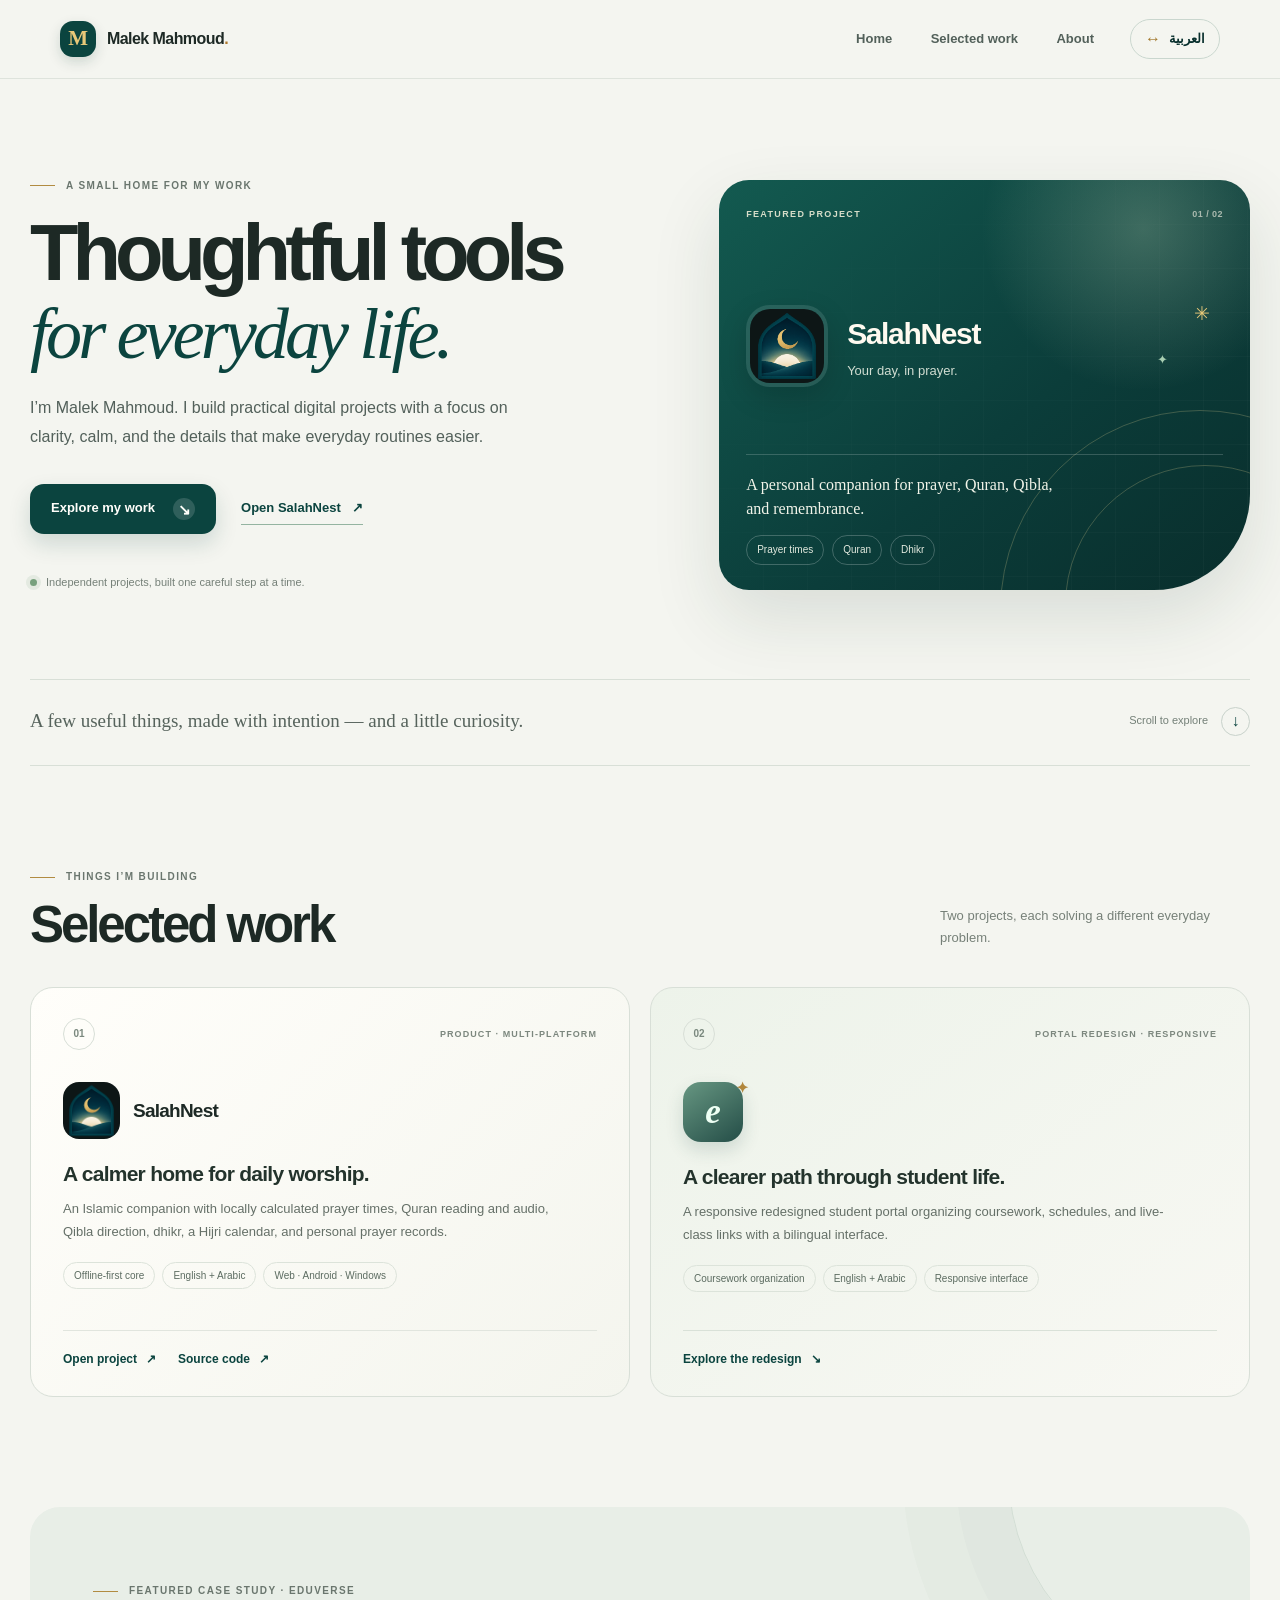
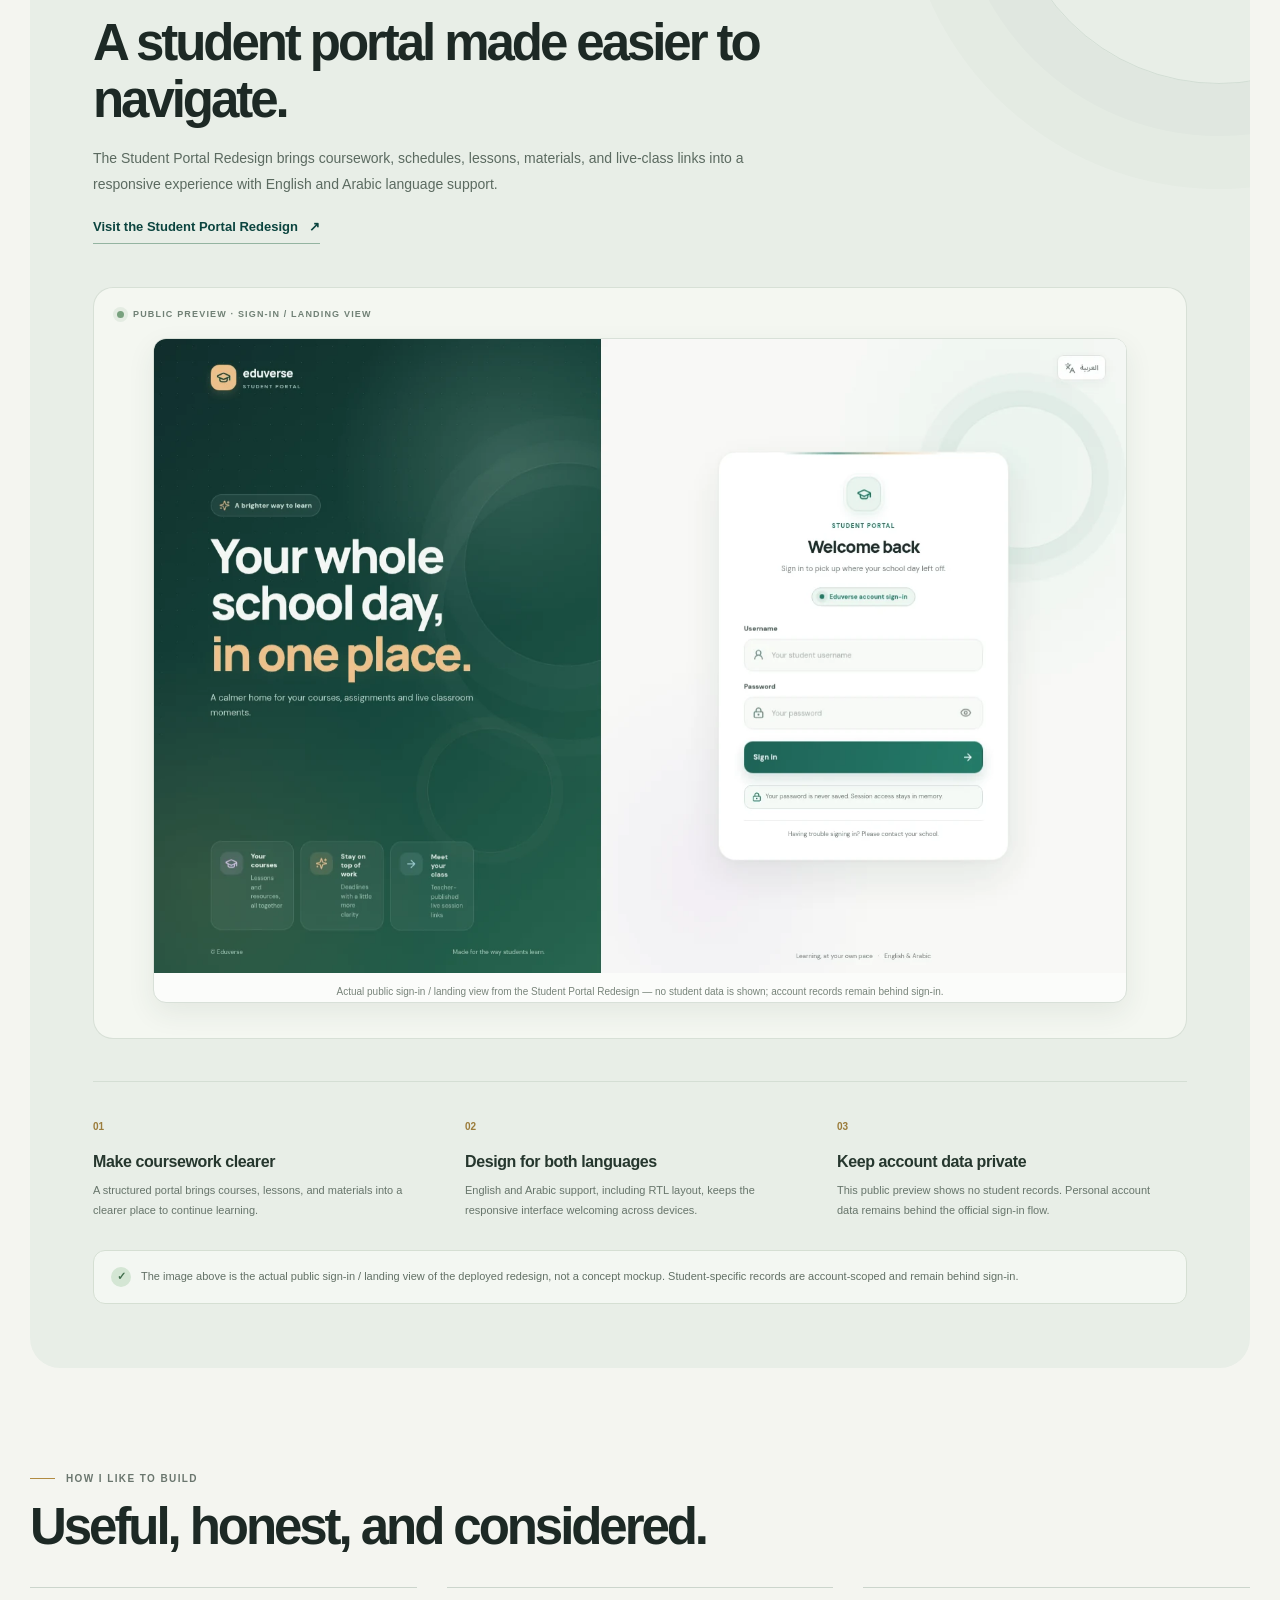
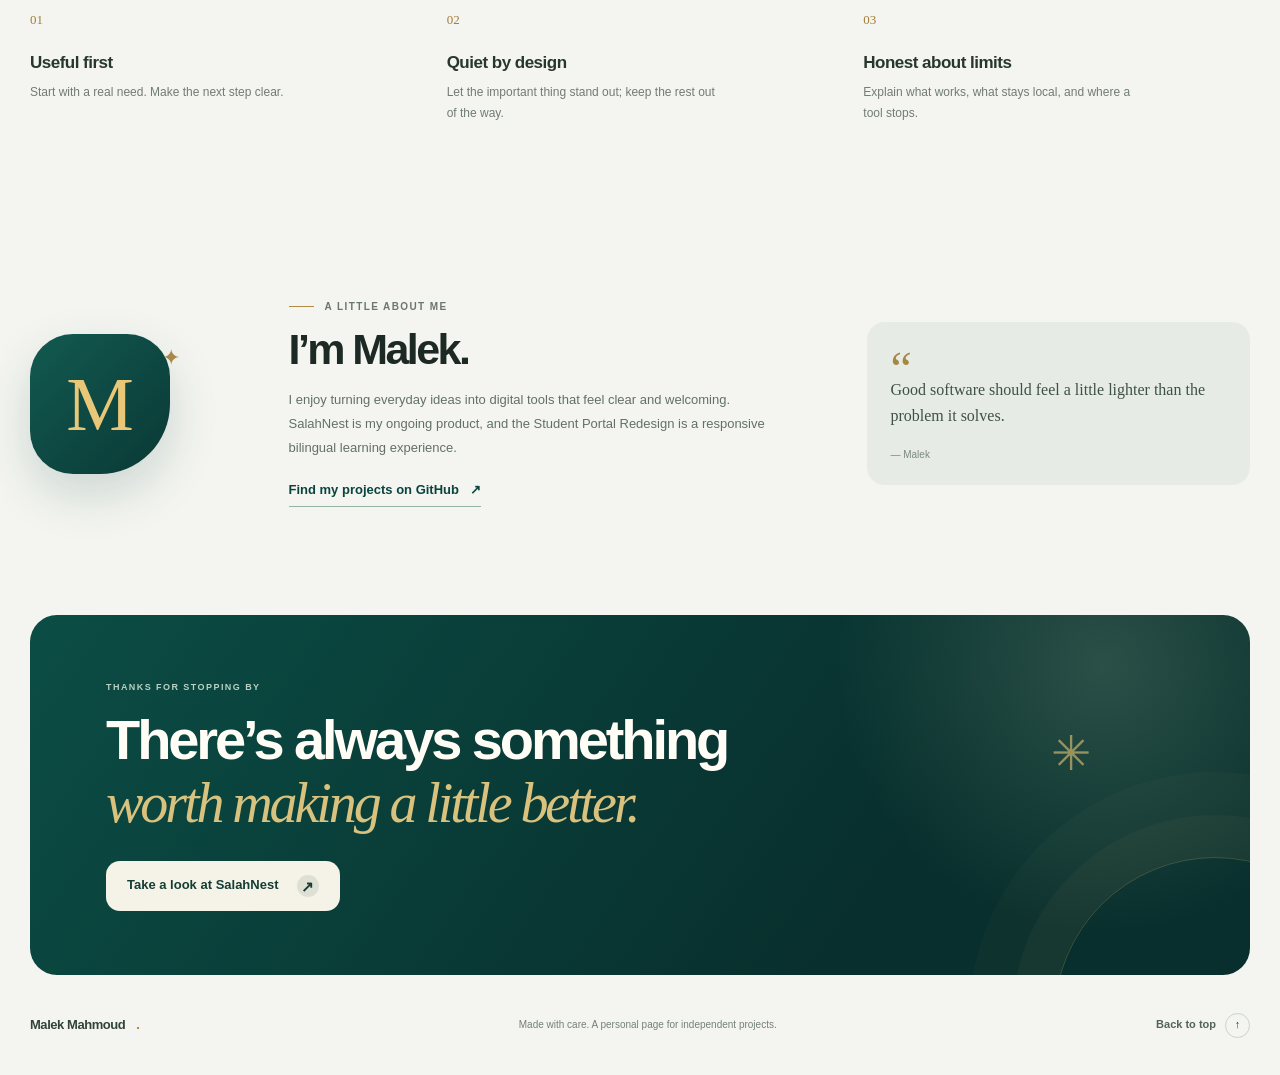
==== index.html @ 8b87c962 "Create bilingual SalahNest portfolio" ====
<!doctype html>
<html lang="en" dir="ltr">
<head>
  <meta charset="utf-8">
  <meta name="viewport" content="width=device-width, initial-scale=1">
  <meta name="theme-color" content="#f4f5f0">
  <meta name="description" content="Malek Mahmoud — thoughtful digital projects including SalahNest and the Eduverse Student Portal Redesign.">
  <title>Malek Mahmoud — Thoughtful digital projects</title>
  <link rel="icon" type="image/png" href="salahnest-mark.png">
  <link rel="preload" href="salahnest-mark.png" as="image" type="image/png">
  <link rel="stylesheet" href="styles.css">
  <script src="script.js" defer></script>
</head>
<body>
  <a class="skip-link" href="#main" data-i18n="skip">Skip to content</a>
  <header class="site-header"><div class="nav-shell">
    <a class="wordmark" href="#home" aria-label="Malek Mahmoud — home"><span class="wordmark-mark">M</span><span>Malek Mahmoud<span class="wordmark-dot">.</span></span></a>
    <button class="menu-toggle" id="menuToggle" type="button" aria-expanded="false" aria-controls="primaryNav"><span class="menu-icon" aria-hidden="true"><i></i><i></i></span><span data-i18n="menu">Menu</span></button>
    <nav class="primary-nav" id="primaryNav" aria-label="Primary navigation"><a href="#home" data-i18n="nav-home">Home</a><a href="#work" data-i18n="nav-work">Selected work</a><a href="#about" data-i18n="nav-about">About</a></nav>
    <button class="language-toggle" id="languageToggle" type="button" aria-label="Switch language to Arabic" lang="ar"><span class="language-globe" aria-hidden="true">↔</span><span id="languageLabel">العربية</span></button>
  </div></header>

  <main id="main">
    <section class="hero section-shell" id="home" aria-labelledby="hero-title"><div class="hero-copy">
      <p class="eyebrow"><span class="eyebrow-line"></span><span data-i18n="hero-eyebrow">A SMALL HOME FOR MY WORK</span></p>
      <h1 id="hero-title"><span data-i18n="hero-title-one">Thoughtful tools</span><br><em data-i18n="hero-title-two">for everyday life.</em></h1>
      <p class="hero-lede" data-i18n="hero-lede">I’m Malek Mahmoud. I build practical digital projects with a focus on clarity, calm, and the details that make everyday routines easier.</p>
      <div class="hero-actions"><a class="button button-primary" href="#work"><span data-i18n="hero-cta-work">Explore my work</span><span class="button-arrow" aria-hidden="true">↘</span></a><a class="text-link" href="https://malekmahmouda.github.io/salahnest/" target="_blank" rel="noopener noreferrer"><span data-i18n="hero-cta-app">Open SalahNest</span><span aria-hidden="true">↗</span></a></div>
      <div class="hero-footnote"><span class="status-dot" aria-hidden="true"></span><span data-i18n="hero-footnote">Independent projects, built one careful step at a time.</span></div>
    </div><aside class="hero-art" aria-label="Featured project: SalahNest"><div class="art-orbit orbit-one"></div><div class="art-orbit orbit-two"></div><div class="art-grid" aria-hidden="true"></div><div class="featured-topline"><span data-i18n="featured-label">FEATURED PROJECT</span><span class="featured-index">01 / 02</span></div><div class="featured-brand"><img src="salahnest-mark.png" alt="" width="76" height="76"><div><p class="featured-name">SalahNest</p><p class="featured-tagline" data-i18n="featured-tagline">Your day, in prayer.</p></div></div><div class="featured-bottom"><p data-i18n="featured-summary">A personal companion for prayer, Quran, Qibla, and remembrance.</p><div class="feature-chips"><span data-i18n="chip-prayers">Prayer times</span><span data-i18n="chip-quran">Quran</span><span data-i18n="chip-dhikr">Dhikr</span></div></div><span class="art-spark spark-a" aria-hidden="true">✳</span><span class="art-spark spark-b" aria-hidden="true">✦</span></aside></section>

    <section class="intro-strip section-shell" aria-label="Introduction"><p data-i18n="intro-strip">A few useful things, made with intention — and a little curiosity.</p><a href="#work" class="scroll-cue"><span data-i18n="scroll-cue">Scroll to explore</span><span aria-hidden="true">↓</span></a></section>

    <section class="work-section section-shell section-space" id="work" aria-labelledby="work-title"><div class="section-heading"><div><p class="eyebrow"><span class="eyebrow-line"></span><span data-i18n="work-eyebrow">THINGS I’M BUILDING</span></p><h2 id="work-title" data-i18n="work-title">Selected work</h2></div><p class="section-note" data-i18n="work-note">Two projects, each solving a different everyday problem.</p></div>
      <div class="project-grid"><article class="project-card project-salahnest"><div class="project-card-top"><span class="project-number">01</span><span class="project-kind" data-i18n="salahnest-kind">PRODUCT · MULTI-PLATFORM</span></div><div class="project-logo-row"><img src="salahnest-mark.png" alt="SalahNest logo" width="62" height="62"><span class="project-wordmark">SalahNest</span></div><h3 data-i18n="salahnest-title">A calmer home for daily worship.</h3><p class="project-description" data-i18n="salahnest-description">An Islamic companion with locally calculated prayer times, Quran reading and audio, Qibla direction, dhikr, a Hijri calendar, and personal prayer records.</p><ul class="tag-list"><li data-i18n="salahnest-tag-one">Offline-first core</li><li data-i18n="salahnest-tag-two">English + Arabic</li><li data-i18n="salahnest-tag-three">Web · Android · Windows</li></ul><div class="project-links"><a href="https://malekmahmouda.github.io/salahnest/" target="_blank" rel="noopener noreferrer"><span data-i18n="open-project">Open project</span><span aria-hidden="true">↗</span></a><a href="https://github.com/MalekMahmouda/salahnest" target="_blank" rel="noopener noreferrer"><span data-i18n="view-source">Source code</span><span aria-hidden="true">↗</span></a></div></article>
        <article class="project-card project-eduverse"><div class="project-card-top"><span class="project-number">02</span><span class="project-kind" data-i18n="eduverse-kind">PORTAL REDESIGN · RESPONSIVE</span></div><div class="eduverse-mark" aria-hidden="true"><span>e</span><span class="eduverse-mark-spark">✦</span></div><h3 data-i18n="eduverse-title">A clearer path through student life.</h3><p class="project-description" data-i18n="eduverse-description">A responsive redesigned student portal organizing coursework, schedules, and live-class links with a bilingual interface.</p><ul class="tag-list"><li data-i18n="eduverse-tag-one">Coursework organization</li><li data-i18n="eduverse-tag-two">English + Arabic</li><li data-i18n="eduverse-tag-three">Responsive interface</li></ul><a class="single-project-link" href="#eduverse"><span data-i18n="explore-case-study">Explore the redesign</span><span aria-hidden="true">↘</span></a></article></div>
    </section>

    <section class="eduverse-section section-shell" id="eduverse" aria-labelledby="eduverse-heading"><div class="eduverse-intro"><p class="eyebrow"><span class="eyebrow-line"></span><span data-i18n="case-eyebrow">FEATURED CASE STUDY · EDUVERSE</span></p><h2 id="eduverse-heading" data-i18n="case-title">A student portal made easier to navigate.</h2><p class="case-lede" data-i18n="case-lede">The Student Portal Redesign brings coursework, schedules, lessons, materials, and live-class links into a responsive experience with English and Arabic language support.</p><a class="text-link case-link" href="https://eduverse-redesign.vercel.app" target="_blank" rel="noopener noreferrer"><span data-i18n="visit-eduverse">Visit the Student Portal Redesign</span><span aria-hidden="true">↗</span></a></div>
      <div class="case-visual-wrap"><div class="case-visual-label"><span class="visual-pulse"></span><span data-i18n="visual-label">PUBLIC PREVIEW · SIGN-IN / LANDING VIEW</span></div><figure class="case-visual"><img class="eduverse-screenshot" src="eduverse-redesign.webp" width="1440" height="940" alt="Eduverse Student Portal public sign-in and landing view, shown without student data"><figcaption class="visual-caption" data-i18n="visual-caption">Actual public sign-in / landing view from the Student Portal Redesign — no student data is shown; account records remain behind sign-in.</figcaption></figure></div>
      <div class="case-details"><div class="detail-card"><span class="detail-index">01</span><h3 data-i18n="detail-one-title">Make coursework clearer</h3><p data-i18n="detail-one-copy">A structured portal brings courses, lessons, and materials into a clearer place to continue learning.</p></div><div class="detail-card"><span class="detail-index">02</span><h3 data-i18n="detail-two-title">Design for both languages</h3><p data-i18n="detail-two-copy">English and Arabic support, including RTL layout, keeps the responsive interface welcoming across devices.</p></div><div class="detail-card"><span class="detail-index">03</span><h3 data-i18n="detail-three-title">Keep account data private</h3><p data-i18n="detail-three-copy">This public preview shows no student records. Personal account data remains behind the official sign-in flow.</p></div></div>
      <div class="case-proof"><span class="proof-check" aria-hidden="true">✓</span><p data-i18n="case-proof">The image above is the actual public sign-in / landing view of the deployed redesign, not a concept mockup. Student-specific records are account-scoped and remain behind sign-in.</p></div>
    </section>

    <section class="principles-section section-shell section-space" aria-labelledby="principles-title"><div class="section-heading"><div><p class="eyebrow"><span class="eyebrow-line"></span><span data-i18n="principles-eyebrow">HOW I LIKE TO BUILD</span></p><h2 id="principles-title" data-i18n="principles-title">Useful, honest, and considered.</h2></div></div><div class="principle-grid"><article><span class="principle-symbol">01</span><h3 data-i18n="principle-one-title">Useful first</h3><p data-i18n="principle-one-copy">Start with a real need. Make the next step clear.</p></article><article><span class="principle-symbol">02</span><h3 data-i18n="principle-two-title">Quiet by design</h3><p data-i18n="principle-two-copy">Let the important thing stand out; keep the rest out of the way.</p></article><article><span class="principle-symbol">03</span><h3 data-i18n="principle-three-title">Honest about limits</h3><p data-i18n="principle-three-copy">Explain what works, what stays local, and where a tool stops.</p></article></div></section>
    <section class="about-section section-shell" id="about" aria-labelledby="about-title"><div class="about-mark" aria-hidden="true"><span>M</span><i>✦</i></div><div class="about-copy"><p class="eyebrow"><span class="eyebrow-line"></span><span data-i18n="about-eyebrow">A LITTLE ABOUT ME</span></p><h2 id="about-title" data-i18n="about-title">I’m Malek.</h2><p class="about-lede" data-i18n="about-lede">I enjoy turning everyday ideas into digital tools that feel clear and welcoming. SalahNest is my ongoing product, and the Student Portal Redesign is a responsive bilingual learning experience.</p><a class="text-link" href="https://github.com/MalekMahmouda" target="_blank" rel="noopener noreferrer"><span data-i18n="github-profile">Find my projects on GitHub</span><span aria-hidden="true">↗</span></a></div><div class="about-note"><span class="note-mark">“</span><p data-i18n="about-quote">Good software should feel a little lighter than the problem it solves.</p><span class="note-signature">— Malek</span></div></section>
    <section class="closing section-shell" aria-label="Closing note"><p class="closing-kicker" data-i18n="closing-kicker">THANKS FOR STOPPING BY</p><h2><span data-i18n="closing-title-one">There’s always something</span><br><em data-i18n="closing-title-two">worth making a little better.</em></h2><a class="button button-light" href="https://malekmahmouda.github.io/salahnest/" target="_blank" rel="noopener noreferrer"><span data-i18n="closing-cta">Take a look at SalahNest</span><span class="button-arrow" aria-hidden="true">↗</span></a><span class="closing-star" aria-hidden="true">✳</span></section>
  </main>
  <footer class="site-footer section-shell"><a class="footer-wordmark" href="#home">Malek Mahmoud<span>.</span></a><p data-i18n="footer-line">Made with care. A personal page for independent projects.</p><a class="back-top" href="#home"><span data-i18n="back-top">Back to top</span><span aria-hidden="true">↑</span></a></footer>
</body>
</html>
---- styles.css ----
:root {
  color-scheme: light;
  --paper: #f4f5f0;
  --paper-2: #e9eee7;
  --ink: #1d2925;
  --ink-soft: #52605a;
  --forest: #0b443f;
  --forest-deep: #082f2d;
  --mint: #cce5d7;
  --mint-2: #e5f0e8;
  --gold: #e8c878;
  --line: #d8dfd7;
  --white: #fffefa;
  --shadow: 0 28px 70px rgba(27, 54, 44, .12);
  --font-sans: "Noto Sans Arabic", "Segoe UI", Tahoma, Arial, sans-serif;
  font-family: var(--font-sans);
  background: var(--paper);
  color: var(--ink);
  scroll-behavior: smooth;
}

* { box-sizing: border-box; }
html { scroll-padding-top: 100px; }
body { margin: 0; min-width: 320px; background: var(--paper); font-family: var(--font-sans); line-height: 1.6; }
a { color: inherit; text-decoration: none; }
button { font: inherit; }
::selection { color: var(--forest-deep); background: #d9e9d7; }
.skip-link { position: absolute; z-index: 100; inset-block-start: -80px; inset-inline-start: 16px; background: var(--forest-deep); color: white; padding: 10px 16px; border-radius: 0 0 12px 12px; }
.skip-link:focus { inset-block-start: 0; }

.site-header { position: sticky; top: 0; z-index: 20; background: rgba(244, 245, 240, .9); border-bottom: 1px solid rgba(216, 223, 215, .82); backdrop-filter: blur(18px); }
.nav-shell { max-width: 1220px; margin: 0 auto; padding: 0 30px; min-height: 78px; display: flex; align-items: center; justify-content: space-between; gap: 28px; }
.wordmark, .footer-wordmark { display: inline-flex; align-items: center; gap: 11px; font-weight: 760; letter-spacing: -.035em; white-space: nowrap; }
.wordmark-mark { display: grid; place-items: center; width: 36px; height: 36px; border-radius: 13px; background: var(--forest); color: var(--gold); font-family: Georgia, serif; font-size: 21px; font-weight: 700; box-shadow: 0 5px 13px rgba(8, 47, 45, .16); }
.wordmark-dot, .footer-wordmark span { color: #b0792d; }
.primary-nav { display: flex; align-items: center; gap: clamp(20px, 3vw, 42px); margin-inline-start: auto; margin-inline-end: 8px; }
.primary-nav a { color: #52605a; font-size: 13px; font-weight: 600; transition: color .2s ease; }
.primary-nav a:hover, .primary-nav a:focus-visible { color: var(--forest); }
.language-toggle { display: inline-flex; align-items: center; justify-content: center; gap: 8px; min-height: 40px; padding: 0 14px; border: 1px solid #c9d6ce; border-radius: 999px; background: transparent; color: var(--forest-deep); font-size: 13px; font-weight: 650; cursor: pointer; transition: background .2s, border .2s, transform .2s; }
.language-toggle:hover { background: var(--mint-2); border-color: #8fb5a0; transform: translateY(-1px); }
.language-globe { font-size: 16px; line-height: 1; color: #a2782e; }
.menu-toggle { display: none; }

.section-shell { width: min(1220px, calc(100% - 60px)); margin-inline: auto; }
.hero { min-height: 600px; padding-block: 84px 72px; display: grid; grid-template-columns: minmax(0, 1.05fr) minmax(400px, .95fr); align-items: center; gap: clamp(55px, 8vw, 116px); }
.hero-copy { max-width: 600px; }
.eyebrow { display: flex; align-items: center; gap: 11px; margin: 0 0 21px; color: #6a766e; font-size: 10px; font-weight: 750; letter-spacing: .14em; line-height: 1.4; }
.eyebrow-line { flex: 0 0 25px; height: 1px; background: #b18b41; }
h1, h2, h3, p { margin-block-start: 0; }
.hero h1 { margin-block: 0 22px; color: var(--ink); font-size: clamp(47px, 6.2vw, 82px); font-weight: 650; letter-spacing: -.075em; line-height: .99; }
.hero h1 em { color: var(--forest); font-family: Georgia, "Noto Naskh Arabic", serif; font-size: .91em; font-weight: 400; letter-spacing: -.055em; }
.hero-lede { max-width: 480px; margin: 0; color: var(--ink-soft); font-size: 16px; line-height: 1.85; }
.hero-actions { display: flex; align-items: center; gap: 25px; margin-top: 32px; flex-wrap: wrap; }
.button { min-height: 50px; display: inline-flex; align-items: center; justify-content: center; gap: 18px; padding: 0 21px; border-radius: 14px; font-size: 13px; font-weight: 700; transition: transform .2s ease, box-shadow .2s ease, background .2s ease; }
.button:hover { transform: translateY(-2px); }
.button-primary { background: var(--forest); color: var(--white); box-shadow: 0 10px 22px rgba(11, 68, 63, .16); }
.button-primary:hover { background: var(--forest-deep); box-shadow: 0 14px 25px rgba(11, 68, 63, .2); }
.button-arrow { display: inline-grid; place-items: center; width: 22px; height: 22px; border-radius: 50%; background: rgba(255,255,255,.15); font-size: 15px; }
.text-link { display: inline-flex; align-items: center; gap: 11px; color: var(--forest); font-size: 13px; font-weight: 700; border-bottom: 1px solid #94b4a1; padding-block: 5px; transition: gap .2s, color .2s; }
.text-link:hover { gap: 16px; color: #126b5d; }
.hero-footnote { display: flex; align-items: center; gap: 9px; margin-top: 40px; color: #758078; font-size: 11px; }
.status-dot, .visual-pulse { width: 7px; height: 7px; border-radius: 50%; background: #78a17e; box-shadow: 0 0 0 4px rgba(120,161,126,.13); }

.hero-art { position: relative; isolation: isolate; min-height: 410px; padding: 27px; overflow: hidden; border-radius: 30px 30px 96px 30px; color: var(--white); background: radial-gradient(circle at 80% 12%, rgba(205, 225, 192, .26), transparent 29%), linear-gradient(140deg, #135a50, #0b3d3a 57%, #092e2c); box-shadow: var(--shadow); }
.art-grid { position: absolute; z-index: -1; inset: 0; opacity: .14; background-image: linear-gradient(rgba(255,255,255,.22) 1px, transparent 1px), linear-gradient(90deg, rgba(255,255,255,.22) 1px, transparent 1px); background-size: 44px 44px; mask-image: linear-gradient(135deg, transparent 8%, black 95%); }
.art-orbit { position: absolute; z-index: -1; border: 1px solid rgba(234, 211, 147, .24); border-radius: 50%; }
.orbit-one { width: 400px; height: 400px; inset-inline-end: -150px; inset-block-end: -220px; }
.orbit-two { width: 280px; height: 280px; inset-inline-end: -95px; inset-block-end: -155px; }
.featured-topline { display: flex; align-items: center; justify-content: space-between; color: #d7ddc9; font-size: 9px; font-weight: 750; letter-spacing: .15em; }
.featured-index { color: #aab9ae; letter-spacing: .05em; }
.featured-brand { display: flex; align-items: center; gap: 19px; margin-top: 84px; }
.featured-brand img { display: block; width: 82px; height: 82px; object-fit: contain; padding: 4px; border-radius: 24px; background: rgba(255,255,255,.1); box-shadow: 0 10px 28px rgba(0,0,0,.15); }
.featured-name { margin: 0 0 3px; color: #fffaf0; font-size: 30px; font-weight: 680; letter-spacing: -.045em; }
.featured-tagline { margin: 0; color: #d1ddd2; font-size: 13px; }
.featured-bottom { position: absolute; inset-inline: 27px; inset-block-end: 25px; padding-top: 18px; border-top: 1px solid rgba(255,255,255,.18); }
.featured-bottom > p { max-width: 320px; margin: 0 0 14px; color: #f1f4e9; font-family: Georgia, "Noto Naskh Arabic", serif; font-size: 16px; line-height: 1.5; }
.feature-chips { display: flex; gap: 8px; flex-wrap: wrap; }
.feature-chips span { padding: 6px 10px; border: 1px solid rgba(255,255,255,.22); border-radius: 99px; color: #e3eadf; font-size: 10px; }
.art-spark { position: absolute; color: var(--gold); }
.spark-a { inset-inline-end: 40px; inset-block-start: 119px; font-size: 19px; }
.spark-b { inset-inline-end: 82px; inset-block-start: 170px; color: #a8cfb2; font-size: 13px; }

.intro-strip { display: flex; align-items: center; justify-content: space-between; gap: 20px; padding-block: 26px 29px; border-top: 1px solid var(--line); border-bottom: 1px solid var(--line); }
.intro-strip p { margin: 0; color: #56635c; font-family: Georgia, "Noto Naskh Arabic", serif; font-size: 19px; }
.scroll-cue { display: inline-flex; align-items: center; gap: 13px; color: #748078; font-size: 11px; white-space: nowrap; }
.scroll-cue span:last-child { display: grid; place-items: center; width: 29px; height: 29px; border: 1px solid #c8d2cb; border-radius: 50%; color: var(--forest); font-size: 16px; }
.section-space { padding-block: 104px 110px; }
.section-heading { display: flex; align-items: end; justify-content: space-between; gap: 30px; margin-bottom: 34px; }
.section-heading .eyebrow { margin-bottom: 13px; }
.section-heading h2, .eduverse-intro h2, .about-copy h2 { margin: 0; color: var(--ink); font-size: clamp(34px, 4vw, 51px); font-weight: 620; letter-spacing: -.06em; line-height: 1.1; }
.section-note { max-width: 310px; margin: 0 0 4px; color: #768078; font-size: 13px; line-height: 1.7; }
.project-grid { display: grid; grid-template-columns: 1fr 1fr; gap: 20px; }
.project-card { min-height: 410px; display: flex; flex-direction: column; padding: 30px 32px 27px; border: 1px solid var(--line); border-radius: 23px; background: rgba(255,255,252,.74); transition: transform .25s, box-shadow .25s, border-color .25s; }
.project-card:hover { transform: translateY(-4px); border-color: #c4d3c7; box-shadow: 0 18px 42px rgba(27,54,44,.08); }
.project-salahnest { background: linear-gradient(135deg, #fffefa, #f4f5ee); }
.project-eduverse { background: linear-gradient(145deg, #edf3ea, #f8f8f3); }
.project-card-top { display: flex; align-items: center; justify-content: space-between; gap: 10px; }
.project-number { display: grid; place-items: center; width: 32px; height: 32px; border: 1px solid var(--line); border-radius: 50%; color: #7a887e; font-size: 10px; font-weight: 650; }
.project-kind { color: #7c877e; font-size: 9px; font-weight: 760; letter-spacing: .12em; }
.project-logo-row { display: flex; align-items: center; gap: 13px; margin-top: 32px; }
.project-logo-row img { width: 57px; height: 57px; object-fit: contain; border-radius: 16px; }
.project-wordmark { font-size: 19px; font-weight: 760; letter-spacing: -.04em; }
.project-card h3 { margin: 21px 0 9px; color: #23332c; font-size: 21px; font-weight: 650; letter-spacing: -.035em; line-height: 1.35; }
.project-description { max-width: 510px; margin: 0; color: #657068; font-size: 13px; line-height: 1.75; }
.tag-list { display: flex; flex-wrap: wrap; gap: 7px; margin: 19px 0 23px; padding: 0; list-style: none; }
.tag-list li { padding: 6px 10px; border: 1px solid #dce3da; border-radius: 99px; color: #5c6c61; font-size: 10px; line-height: 1.3; }
.project-links { display: flex; align-items: center; gap: 22px; margin-top: auto; padding-top: 19px; border-top: 1px solid #e1e5de; }
.project-links a, .single-project-link { display: inline-flex; align-items: center; gap: 9px; color: var(--forest); font-size: 12px; font-weight: 700; transition: gap .2s; }
.project-links a:hover, .single-project-link:hover { gap: 14px; }
.eduverse-mark { position: relative; display: grid; place-items: center; width: 60px; height: 60px; margin-top: 32px; border-radius: 18px; color: #eefff4; background: linear-gradient(145deg, #679782, #244d47); font-family: Georgia, serif; font-size: 35px; font-style: italic; font-weight: 700; box-shadow: 0 8px 18px rgba(28,77,68,.16); }
.eduverse-mark-spark { position: absolute; inset-inline-end: -6px; inset-block-start: -6px; color: #b1863c; font-family: sans-serif; font-size: 15px; font-style: normal; }
.single-project-link { margin-top: auto; padding-top: 19px; border-top: 1px solid #d9e1d8; }

.eduverse-section { position: relative; padding: 77px clamp(25px, 5vw, 63px) 64px; border-radius: 30px; background: #e8eee7; overflow: hidden; }
.eduverse-section::before { content: ""; position: absolute; width: 420px; height: 420px; inset-inline-end: -180px; inset-block-start: -245px; border: 1px solid rgba(48,101,78,.12); border-radius: 50%; box-shadow: 0 0 0 52px rgba(48,101,78,.025), 0 0 0 105px rgba(48,101,78,.02); pointer-events: none; }
.eduverse-intro { position: relative; z-index: 1; max-width: 720px; }
.eduverse-intro .eyebrow { margin-bottom: 17px; }
.eduverse-intro h2 { max-width: 680px; }
.case-lede { max-width: 720px; margin: 18px 0 0; color: #5b6a60; font-size: 14px; line-height: 1.85; }
.case-link { margin-top: 15px; }
.case-visual-wrap { position: relative; margin-top: 43px; padding: 19px; border: 1px solid rgba(102,130,107,.2); border-radius: 20px; background: rgba(255,255,252,.52); }
.case-visual-label { display: flex; align-items: center; gap: 9px; margin: 0 0 12px 4px; color: #708075; font-size: 9px; font-weight: 750; letter-spacing: .13em; }
.case-visual { overflow: hidden; border: 1px solid #d8e0d8; border-radius: 13px; background: #fbfcfa; box-shadow: 0 10px 28px rgba(37,67,53,.08); }
.visual-window-bar { height: 34px; display: flex; align-items: center; gap: 13px; padding: 0 13px; border-bottom: 1px solid #e5e9e4; background: #f9faf7; }
.window-dots { display: flex; gap: 4px; }
.window-dots i { width: 6px; height: 6px; border-radius: 50%; background: #bdc6bd; }
.window-url { flex: 1; width: min(210px, 45%); padding: 3px 10px; overflow: hidden; border-radius: 5px; background: #eef1ed; color: #87918a; font-size: 8px; text-align: center; white-space: nowrap; }
.canvas-badge { padding: 4px 8px; border-radius: 50px; background: #e7f0e8; color: #53725c; font-size: 8px; font-weight: 700; }
.visual-app { min-height: 310px; display: grid; grid-template-columns: 58px minmax(0, 1fr) minmax(220px, .82fr); }
.visual-sidebar { display: flex; flex-direction: column; align-items: center; gap: 19px; padding: 14px 8px; background: #e6eee7; border-inline-end: 1px solid #dae2db; }
.visual-side-logo { display: grid; place-items: center; width: 29px; height: 29px; margin-bottom: 7px; border-radius: 10px; background: var(--forest); color: #f6f5e8; font-family: Georgia,serif; font-weight: 700; }
.side-line { width: 25px; height: 5px; border-radius: 9px; background: #bfccc1; }
.side-line.active { background: #5f8c6d; box-shadow: 0 0 0 5px rgba(95,140,109,.1); }
.side-avatar { width: 22px; height: 22px; margin-top: auto; border-radius: 50%; background: #c7d8c8; }
.visual-dashboard { padding: 22px clamp(12px, 3vw, 36px); }
.visual-welcome { display: flex; flex-direction: column; gap: 4px; margin-bottom: 19px; }
.welcome-kicker { color: #819084; font-size: 7px; font-weight: 740; letter-spacing: .1em; }
.welcome-title { color: #304238; font-size: 15px; font-weight: 700; }
.visual-tile-grid { display: grid; grid-template-columns: 1fr 1fr; gap: 9px; }
.visual-tile { min-height: 107px; display: flex; flex-direction: column; align-items: flex-start; justify-content: center; gap: 5px; padding: 12px; border: 1px solid #e5e9e5; border-radius: 10px; background: #fff; box-shadow: 0 3px 6px rgba(36,64,48,.03); }
.visual-tile.short { min-height: 62px; }
.tile-icon { display: grid; place-items: center; width: 22px; height: 22px; border-radius: 8px; background: #edf3ed; color: #62846a; font-size: 13px; }
.tile-heading { color: #374840; font-size: 9px; font-weight: 730; }
.tile-copy { color: #869188; font-size: 7px; line-height: 1.4; }
.visual-controls { margin: 10px; padding: 13px; border: 1px solid #e2e6e0; border-radius: 11px; background: white; box-shadow: 0 7px 22px rgba(30,56,42,.09); }
.control-header { display: flex; justify-content: space-between; align-items: center; gap: 7px; padding-bottom: 10px; border-bottom: 1px solid #edf0ec; }
.control-header > div { display: flex; flex-direction: column; }
.control-overline { color: #829085; font-size: 6px; font-weight: 740; letter-spacing: .08em; }
.control-title { color: #34463a; font-size: 12px; font-weight: 740; }
.control-close { color: #718175; font-size: 17px; }
.control-row { margin-top: 12px; color: #637269; font-size: 8px; font-weight: 700; }
.preset-row { display: flex; flex-wrap: wrap; gap: 4px; margin-top: 7px; }
.preset-row span { padding: 4px 5px; border: 1px solid #e2e8e0; border-radius: 5px; color: #65756a; font-size: 6px; }
.preset-row span:first-child { border-color: #78977e; background: #edf4ed; color: #365f46; }
.control-divider { margin: 11px 0; border-top: 1px solid #edf0ec; }
.control-check { display: flex; align-items: center; gap: 6px; color: #58685e; font-size: 7px; }
.check-box { display: grid; place-items: center; width: 11px; height: 11px; border-radius: 3px; background: #507f61; color: white; font-size: 8px; }
.control-range { display: grid; grid-template-columns: 57px 1fr 24px; align-items: center; gap: 6px; margin-top: 11px; color: #6c786f; font-size: 7px; }
.control-range i { height: 3px; border-radius: 9px; background: #dce5dc; }
.control-range i b { display: block; width: 45%; height: 3px; border-radius: 9px; background: #638d70; }
.control-range i b.range-b { width: 62%; }
.control-range small { color: #879189; font-size: 6px; text-align: end; }
.control-note { margin-top: 12px; padding: 6px; border-radius: 5px; background: #f3f6f1; color: #6f8072; font-size: 6px; text-align: center; }
.visual-caption { margin: 11px 4px 0; color: #78847a; font-size: 10px; text-align: center; }
.case-details { display: grid; grid-template-columns: repeat(3,1fr); gap: 22px; margin-top: 42px; padding-top: 30px; border-top: 1px solid #d4ded4; }
.detail-card { padding-inline-end: 14px; }
.detail-index { color: #9b7c3b; font-size: 10px; font-weight: 760; }
.detail-card h3 { margin: 11px 0 7px; color: #26372e; font-size: 16px; font-weight: 700; letter-spacing: -.025em; }
.detail-card p { margin: 0; color: #67756b; font-size: 11px; line-height: 1.75; }
.case-proof { display: flex; align-items: flex-start; gap: 10px; margin-top: 30px; padding: 16px 17px; border: 1px solid #d5dfd3; border-radius: 12px; background: rgba(255,255,252,.48); }
.proof-check { display: grid; flex: 0 0 20px; place-items: center; width: 20px; height: 20px; border-radius: 50%; background: #d4e6d4; color: #416e4c; font-size: 11px; font-weight: 800; }
.case-proof p { margin: 0; color: #627065; font-size: 11px; line-height: 1.7; }

.principles-section .section-heading { margin-bottom: 32px; }
.principle-grid { display: grid; grid-template-columns: repeat(3, 1fr); gap: 30px; }
.principle-grid article { min-height: 155px; padding-top: 18px; border-top: 1px solid #cbd5cc; }
.principle-symbol { color: #a17d39; font-family: Georgia,serif; font-size: 13px; }
.principle-grid h3 { margin: 17px 0 6px; color: #27372e; font-size: 17px; font-weight: 680; letter-spacing: -.03em; }
.principle-grid p { max-width: 270px; margin: 0; color: #707c74; font-size: 12px; line-height: 1.75; }

.about-section { display: grid; grid-template-columns: .38fr 1.05fr .8fr; align-items: center; gap: clamp(32px, 6vw, 90px); padding-block: 48px 108px; }
.about-mark { position: relative; display: grid; place-items: center; width: 140px; height: 140px; border-radius: 43px 43px 70px 43px; background: linear-gradient(135deg, #125a50, #0a3835); color: var(--gold); box-shadow: 0 20px 48px rgba(11,68,63,.17); }
.about-mark span { font-family: Georgia,serif; font-size: 76px; line-height: 1; }
.about-mark i { position: absolute; inset-inline-end: -10px; inset-block-start: 6px; color: #aa8948; font-size: 22px; font-style: normal; }
.about-copy .eyebrow { margin-bottom: 12px; }
.about-copy h2 { font-size: 43px; }
.about-lede { max-width: 520px; margin: 15px 0 15px; color: #627068; font-size: 13px; line-height: 1.85; }
.about-note { position: relative; padding: 23px 23px 19px; border-radius: 18px; background: #e6ece5; }
.note-mark { display: block; height: 30px; color: #a88743; font-family: Georgia,serif; font-size: 48px; line-height: 1; }
.about-note p { margin: 2px 0 12px; color: #3f5045; font-family: Georgia, "Noto Naskh Arabic", serif; font-size: 16px; line-height: 1.6; }
.note-signature { color: #7d897f; font-size: 10px; }

.closing { position: relative; isolation: isolate; min-height: 360px; display: flex; flex-direction: column; align-items: flex-start; justify-content: center; padding: 62px clamp(30px, 6vw, 76px); overflow: hidden; border-radius: 27px; color: #f6f6ec; background: radial-gradient(circle at 88% 14%, rgba(181, 211, 176, .2), transparent 24%), linear-gradient(125deg, #0b4d45, #082f2d 70%); }
.closing::after { content: ""; position: absolute; z-index: -1; width: 320px; height: 320px; inset-inline-end: -126px; inset-block-end: -204px; border: 1px solid rgba(232,200,120,.22); border-radius: 50%; box-shadow: 0 0 0 42px rgba(232,200,120,.035), 0 0 0 85px rgba(232,200,120,.025); }
.closing-kicker { margin: 0 0 14px; color: #b9d1c1; font-size: 9px; font-weight: 730; letter-spacing: .16em; }
.closing h2 { margin: 0 0 25px; color: #fffdf5; font-size: clamp(34px, 4.5vw, 56px); font-weight: 600; letter-spacing: -.055em; line-height: 1.13; }
.closing h2 em { color: #d9c17e; font-family: Georgia, "Noto Naskh Arabic", serif; font-weight: 400; }
.button-light { background: #f5f3e8; color: #143d36; }
.button-light:hover { background: white; box-shadow: 0 10px 28px rgba(0,0,0,.12); }
.button-light .button-arrow { background: rgba(20,61,54,.1); }
.closing-star { position: absolute; inset-inline-end: 13%; inset-block-start: 28%; color: rgba(232,200,120,.6); font-size: 48px; }
.site-footer { min-height: 100px; display: flex; align-items: center; justify-content: space-between; gap: 20px; padding-block: 25px; color: #748078; }
.footer-wordmark { color: #31443a; font-size: 13px; }
.site-footer p { margin: 0; font-size: 10px; }
.back-top { display: inline-flex; align-items: center; gap: 9px; color: #52635a; font-size: 11px; font-weight: 650; white-space: nowrap; }
.back-top span:last-child { display: grid; place-items: center; width: 25px; height: 25px; border: 1px solid #cad4ca; border-radius: 50%; color: var(--forest); }

html[dir="rtl"] .eyebrow { letter-spacing: 0; }
html[dir="rtl"] .project-kind, html[dir="rtl"] .featured-topline > span:first-child, html[dir="rtl"] .case-visual-label, html[dir="rtl"] .control-overline, html[dir="rtl"] .closing-kicker { letter-spacing: .02em; }
html[dir="rtl"] .hero h1, html[dir="rtl"] .section-heading h2, html[dir="rtl"] .eduverse-intro h2, html[dir="rtl"] .about-copy h2, html[dir="rtl"] .closing h2 { letter-spacing: -.03em; }
html[dir="rtl"] .featured-name, html[dir="rtl"] .project-card h3, html[dir="rtl"] .detail-card h3 { letter-spacing: -.02em; }

@media (max-width: 900px) {
  .hero { min-height: auto; grid-template-columns: 1fr .85fr; gap: 35px; padding-block: 68px 58px; }
  .hero-art { min-height: 365px; padding: 22px; }
  .featured-brand { margin-top: 66px; }
  .featured-bottom { inset-inline: 22px; }
  .section-space { padding-block: 78px 85px; }
  .visual-app { grid-template-columns: 48px minmax(0, 1fr) minmax(205px, .9fr); }
  .visual-dashboard { padding-inline: 16px; }
  .case-details { gap: 16px; }
  .about-section { grid-template-columns: .35fr 1fr; }
  .about-note { grid-column: 2; max-width: 420px; }
}
@media (max-width: 680px) {
  .nav-shell { min-height: 68px; width: calc(100% - 32px); padding: 0; gap: 10px; }
  .wordmark { font-size: 13px; gap: 8px; }
  .wordmark-mark { width: 32px; height: 32px; font-size: 19px; }
  .menu-toggle { display: inline-flex; align-items: center; gap: 8px; margin-inline-start: auto; padding: 8px 0; border: 0; background: none; color: #45554b; font-size: 12px; font-weight: 650; cursor: pointer; }
  .menu-icon { display: flex; flex-direction: column; gap: 4px; }
  .menu-icon i { display: block; width: 15px; height: 1px; background: #51655a; }
  .primary-nav { position: absolute; inset-inline: 16px; inset-block-start: 60px; display: none; flex-direction: column; align-items: stretch; gap: 0; margin: 0; padding: 7px; border: 1px solid var(--line); border-radius: 14px; background: rgba(255,255,252,.98); box-shadow: 0 16px 34px rgba(27,54,44,.12); }
  .primary-nav.is-open { display: flex; }
  .primary-nav a { padding: 11px 12px; border-radius: 8px; }
  .primary-nav a:hover { background: #edf3ec; }
  .language-toggle { min-height: 36px; padding: 0 10px; gap: 5px; font-size: 11px; }
  .section-shell { width: calc(100% - 32px); }
  .hero { grid-template-columns: 1fr; gap: 34px; padding-block: 55px 48px; }
  .hero h1 { font-size: clamp(46px, 12vw, 66px); }
  .hero-lede { max-width: 540px; font-size: 14px; }
  .hero-actions { gap: 18px; margin-top: 25px; }
  .hero-footnote { margin-top: 27px; }
  .hero-art { width: 100%; min-height: 345px; border-radius: 24px 24px 74px 24px; }
  .featured-brand { margin-top: 56px; }
  .intro-strip { align-items: flex-start; flex-direction: column; padding-block: 21px; }
  .intro-strip p { font-size: 17px; }
  .scroll-cue { align-self: flex-end; }
  .section-space { padding-block: 70px; }
  .section-heading { align-items: flex-start; flex-direction: column; gap: 12px; margin-bottom: 25px; }
  .section-heading h2, .eduverse-intro h2 { font-size: clamp(32px, 9vw, 44px); }
  .section-note { max-width: 400px; }
  .project-grid { grid-template-columns: 1fr; gap: 14px; }
  .project-card { min-height: 390px; padding: 24px; }
  .eduverse-section { width: calc(100% - 20px); padding: 48px 16px 35px; border-radius: 22px; }
  .case-lede { font-size: 13px; }
  .case-visual-wrap { margin-top: 30px; padding: 10px; border-radius: 14px; }
  .visual-app { min-height: 245px; grid-template-columns: 34px minmax(0,1fr) minmax(150px,.95fr); }
  .visual-sidebar { gap: 14px; padding: 10px 4px; }
  .visual-side-logo { width: 23px; height: 23px; font-size: 12px; }
  .side-line { width: 18px; height: 4px; }
  .visual-dashboard { padding: 14px 9px; }
  .visual-tile-grid { gap: 6px; }
  .visual-tile { min-height: 82px; padding: 7px; }
  .visual-tile.short { min-height: 50px; }
  .tile-copy { display: none; }
  .visual-controls { margin: 7px; padding: 9px; }
  .control-range { grid-template-columns: 43px 1fr 20px; gap: 4px; }
  .preset-row { gap: 3px; }
  .preset-row span { padding: 3px 4px; font-size: 5.5px; }
  .case-details { grid-template-columns: 1fr; gap: 21px; margin-top: 30px; padding-top: 25px; }
  .detail-card { padding: 0 0 16px; border-bottom: 1px solid #d6dfd4; }
  .detail-card:last-child { padding-bottom: 0; border-bottom: 0; }
  .detail-card h3 { margin-block: 7px 4px; }
  .case-proof { margin-top: 22px; padding: 13px; }
  .principle-grid { grid-template-columns: 1fr; gap: 18px; }
  .principle-grid article { min-height: auto; padding-top: 14px; }
  .principle-grid h3 { margin-top: 10px; }
  .about-section { grid-template-columns: 1fr; gap: 24px; padding-block: 22px 70px; }
  .about-mark { width: 100px; height: 100px; border-radius: 31px 31px 51px 31px; }
  .about-mark span { font-size: 55px; }
  .about-mark i { font-size: 17px; }
  .about-copy h2 { font-size: 38px; }
  .about-note { grid-column: auto; max-width: none; }
  .closing { min-height: 335px; padding: 42px 24px; border-radius: 22px; }
  .closing h2 { font-size: clamp(34px, 9vw, 48px); }
  .closing-star { inset-inline-end: 9%; inset-block-start: 16%; font-size: 35px; }
  .site-footer { flex-wrap: wrap; min-height: auto; padding-block: 24px 30px; }
  .site-footer p { flex: 1 1 100%; order: 3; }
  .footer-wordmark { margin-inline-end: auto; }
}
@media (max-width: 390px) {
  .wordmark { font-size: 12px; }
  .language-toggle { padding-inline: 8px; }
  .visual-app { grid-template-columns: 30px minmax(0,1fr) minmax(136px,.95fr); }
  .visual-dashboard { padding-inline: 7px; }
  .visual-controls { padding: 7px; }
  .visual-tile-grid { grid-template-columns: 1fr; }
  .visual-tile { min-height: 48px; }
  .visual-tile.short { display: none; }
}
@media (prefers-reduced-motion: reduce) {
  *, *::before, *::after { scroll-behavior: auto !important; animation-duration: .01ms !important; animation-iteration-count: 1 !important; transition-duration: .01ms !important; }
}

.case-visual figure { margin: 0; }
.eduverse-screenshot { display: block; width: 100%; height: auto; aspect-ratio: 1440 / 940; object-fit: contain; background: #fbfcfa; }
.case-visual .visual-caption { padding: 0 10px 2px; }
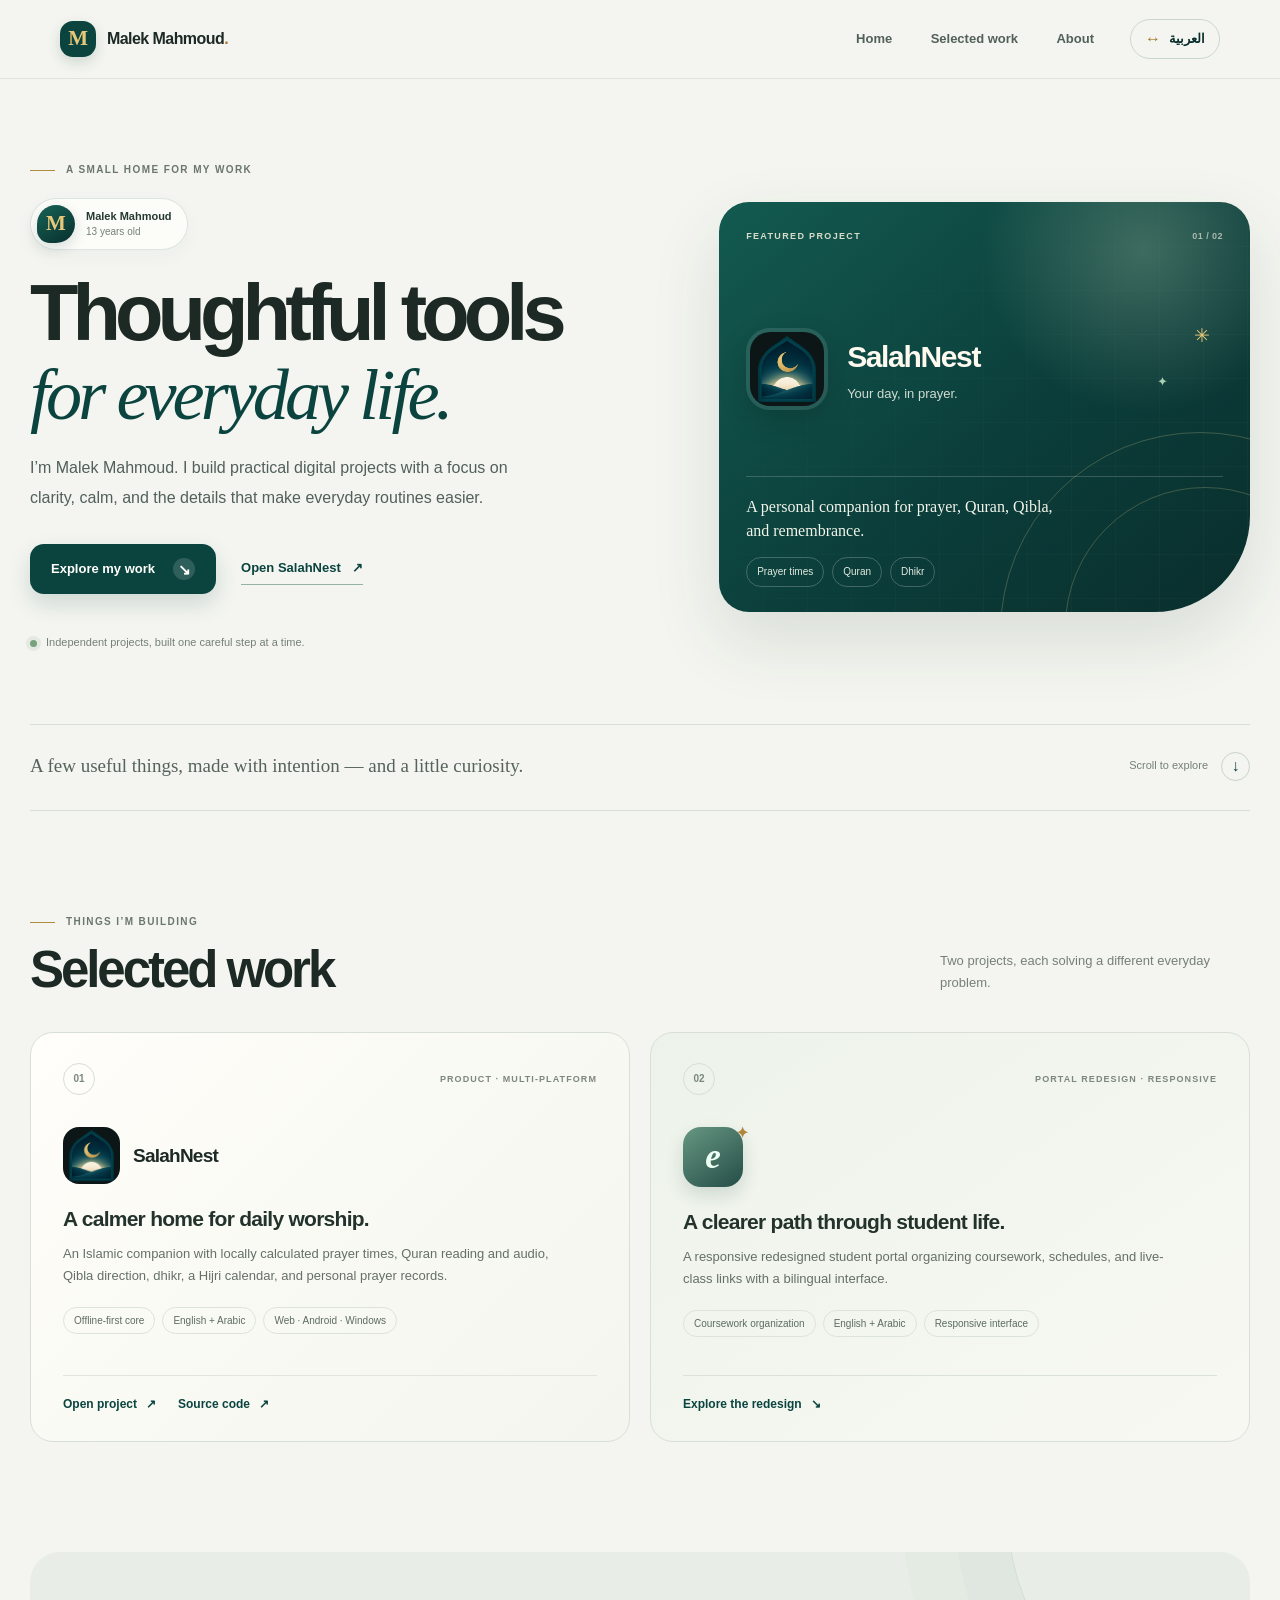
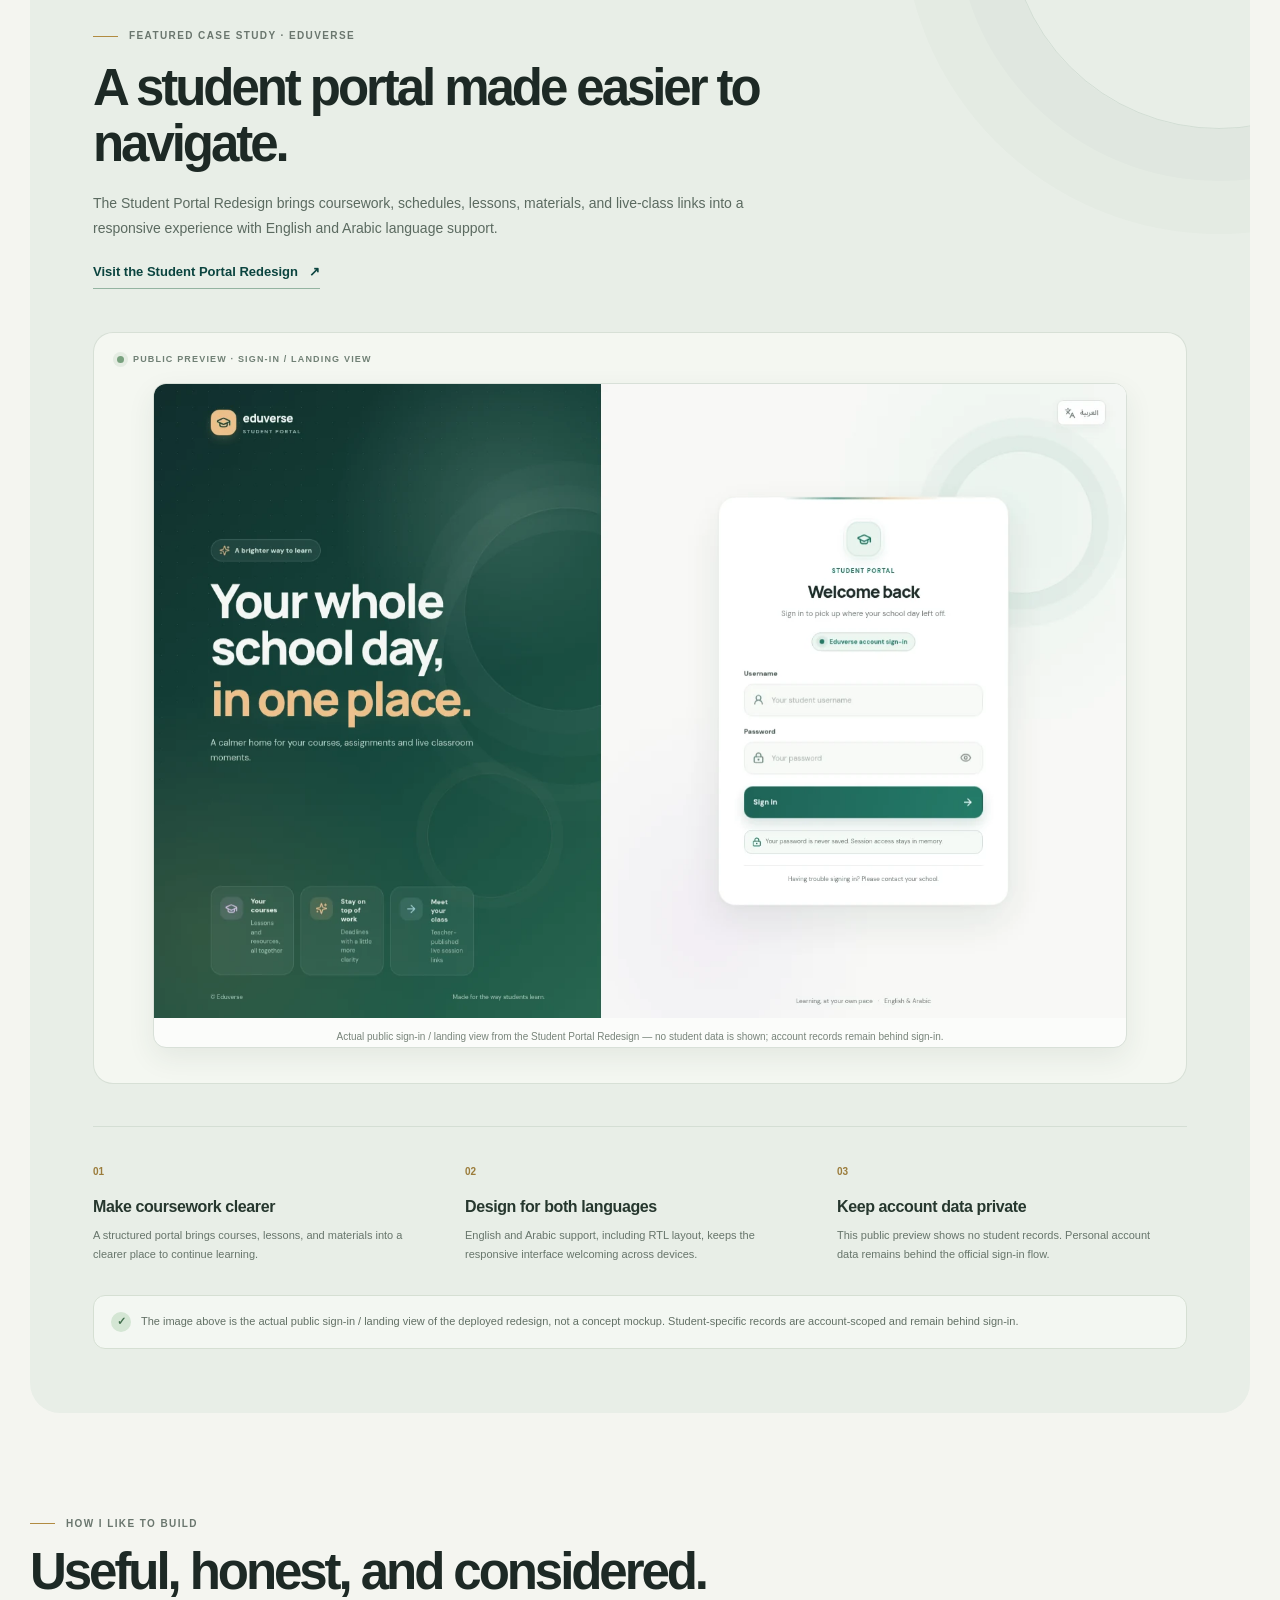
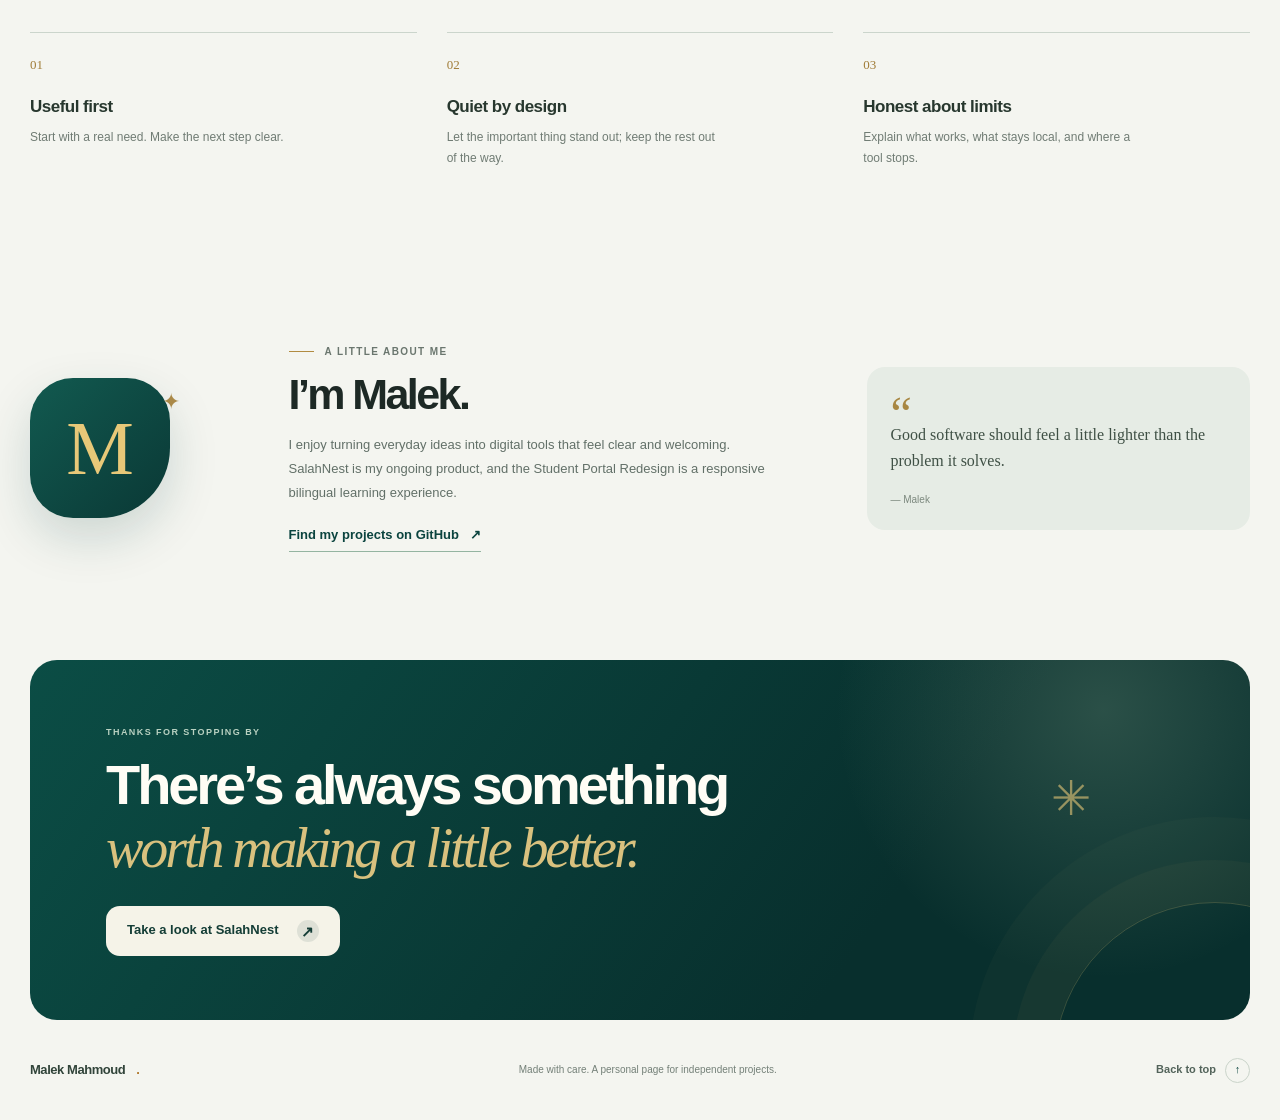
==== commit fd581944: "Add bilingual profile and accessible motion" ====
--- a/index.html
+++ b/index.html
@@ -23,6 +23,7 @@
   <main id="main">
     <section class="hero section-shell" id="home" aria-labelledby="hero-title"><div class="hero-copy">
       <p class="eyebrow"><span class="eyebrow-line"></span><span data-i18n="hero-eyebrow">A SMALL HOME FOR MY WORK</span></p>
+      <div class="hero-profile"><span class="hero-avatar" aria-hidden="true">M</span><span class="hero-profile-copy"><strong data-i18n="profile-name">Malek Mahmoud</strong><small data-i18n="profile-age">13 years old</small></span></div>
       <h1 id="hero-title"><span data-i18n="hero-title-one">Thoughtful tools</span><br><em data-i18n="hero-title-two">for everyday life.</em></h1>
       <p class="hero-lede" data-i18n="hero-lede">I’m Malek Mahmoud. I build practical digital projects with a focus on clarity, calm, and the details that make everyday routines easier.</p>
       <div class="hero-actions"><a class="button button-primary" href="#work"><span data-i18n="hero-cta-work">Explore my work</span><span class="button-arrow" aria-hidden="true">↘</span></a><a class="text-link" href="https://malekmahmouda.github.io/salahnest/" target="_blank" rel="noopener noreferrer"><span data-i18n="hero-cta-app">Open SalahNest</span><span aria-hidden="true">↗</span></a></div>
--- a/styles.css
+++ b/styles.css
@@ -305,3 +305,39 @@
 .case-visual figure { margin: 0; }
 .eduverse-screenshot { display: block; width: 100%; height: auto; aspect-ratio: 1440 / 940; object-fit: contain; background: #fbfcfa; }
 .case-visual .visual-caption { padding: 0 10px 2px; }
+
+
+/* Profile identity and restrained, reference-inspired motion. */
+.hero-profile { width: max-content; display: flex; align-items: center; gap: 11px; margin: 0 0 24px; padding: 6px 15px 6px 6px; border: 1px solid rgba(11,68,63,.13); border-radius: 999px; background: rgba(255,255,252,.72); box-shadow: 0 6px 20px rgba(27,54,44,.035); }
+.hero-avatar { display: grid; place-items: center; width: 38px; height: 38px; border-radius: 50% 50% 50% 13px; background: linear-gradient(145deg, #176357, #082f2d); color: var(--gold); font-family: Georgia, serif; font-size: 21px; font-weight: 700; box-shadow: 0 5px 14px rgba(8,47,45,.15); }
+.hero-profile-copy { display: flex; flex-direction: column; gap: 1px; line-height: 1.35; }
+.hero-profile-copy strong { color: #263a31; font-size: 11px; font-weight: 750; }
+.hero-profile-copy small { color: #758078; font-size: 10px; }
+.hero-profile:focus-within { outline: 2px solid #6b9b7d; outline-offset: 3px; }
+
+.motion-ready .reveal-on-scroll { opacity: 0; transform: translateY(24px); transition: opacity .72s cubic-bezier(.2,.7,.2,1), transform .72s cubic-bezier(.2,.7,.2,1); }
+.motion-ready .reveal-on-scroll.is-visible { opacity: 1; transform: translateY(0); }
+.motion-ready .project-card:nth-child(2), .motion-ready .principle-grid > :nth-child(2), .motion-ready .case-details > :nth-child(2) { transition-delay: .11s; }
+.motion-ready .principle-grid > :nth-child(3), .motion-ready .case-details > :nth-child(3) { transition-delay: .2s; }
+@keyframes gentle-drift { 0%, 100% { transform: translate3d(0,0,0); } 50% { transform: translate3d(-7px,-8px,0); } }
+@keyframes soft-twinkle { 0%, 100% { opacity: .62; transform: translateY(0) rotate(0); } 50% { opacity: 1; transform: translateY(-5px) rotate(8deg); } }
+@keyframes cue-bob { 0%, 100% { transform: translateY(0); } 50% { transform: translateY(4px); } }
+.motion-ready .orbit-one { animation: gentle-drift 9s ease-in-out infinite; }
+.motion-ready .orbit-two { animation: gentle-drift 11s ease-in-out -4s infinite; }
+.motion-ready .art-spark { animation: soft-twinkle 4.8s ease-in-out infinite; }
+.motion-ready .spark-b { animation-delay: -2.1s; }
+.motion-ready .scroll-cue span:last-child { animation: cue-bob 2.4s ease-in-out infinite; }
+.hero-art { transition: transform .5s cubic-bezier(.2,.7,.2,1), box-shadow .5s ease; }
+.hero-art:hover { transform: translateY(-3px); box-shadow: 0 34px 80px rgba(27,54,44,.16); }
+a:focus-visible, button:focus-visible { outline: 2px solid #4c8064; outline-offset: 4px; }
+
+@media (max-width: 680px) {
+  .hero-profile { margin-bottom: 20px; }
+  .hero-avatar { width: 35px; height: 35px; }
+  .motion-ready .reveal-on-scroll { transform: translateY(16px); }
+}
+@media (prefers-reduced-motion: reduce) {
+  .motion-ready .reveal-on-scroll, .motion-ready .reveal-on-scroll.is-visible { opacity: 1; transform: none; transition: none; }
+  .motion-ready .orbit-one, .motion-ready .orbit-two, .motion-ready .art-spark, .motion-ready .scroll-cue span:last-child { animation: none; }
+  .hero-art:hover { transform: none; }
+}
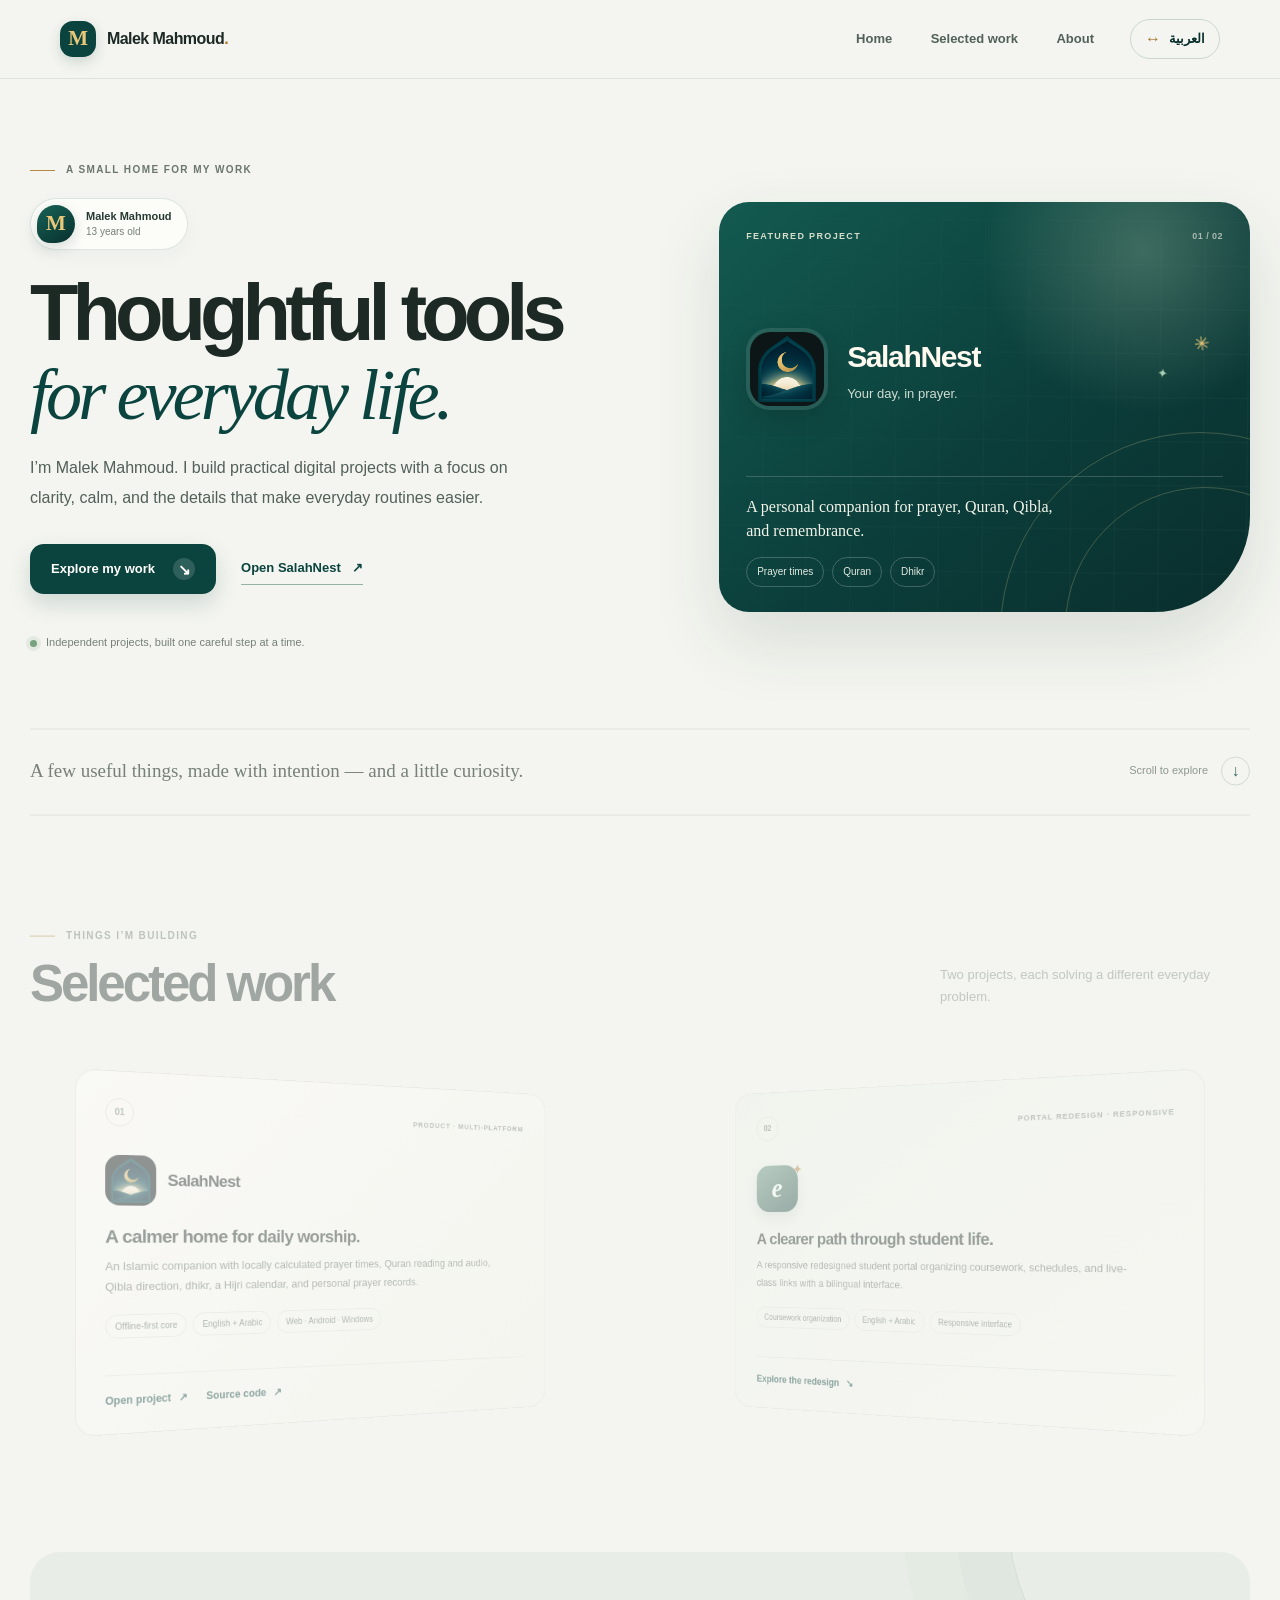
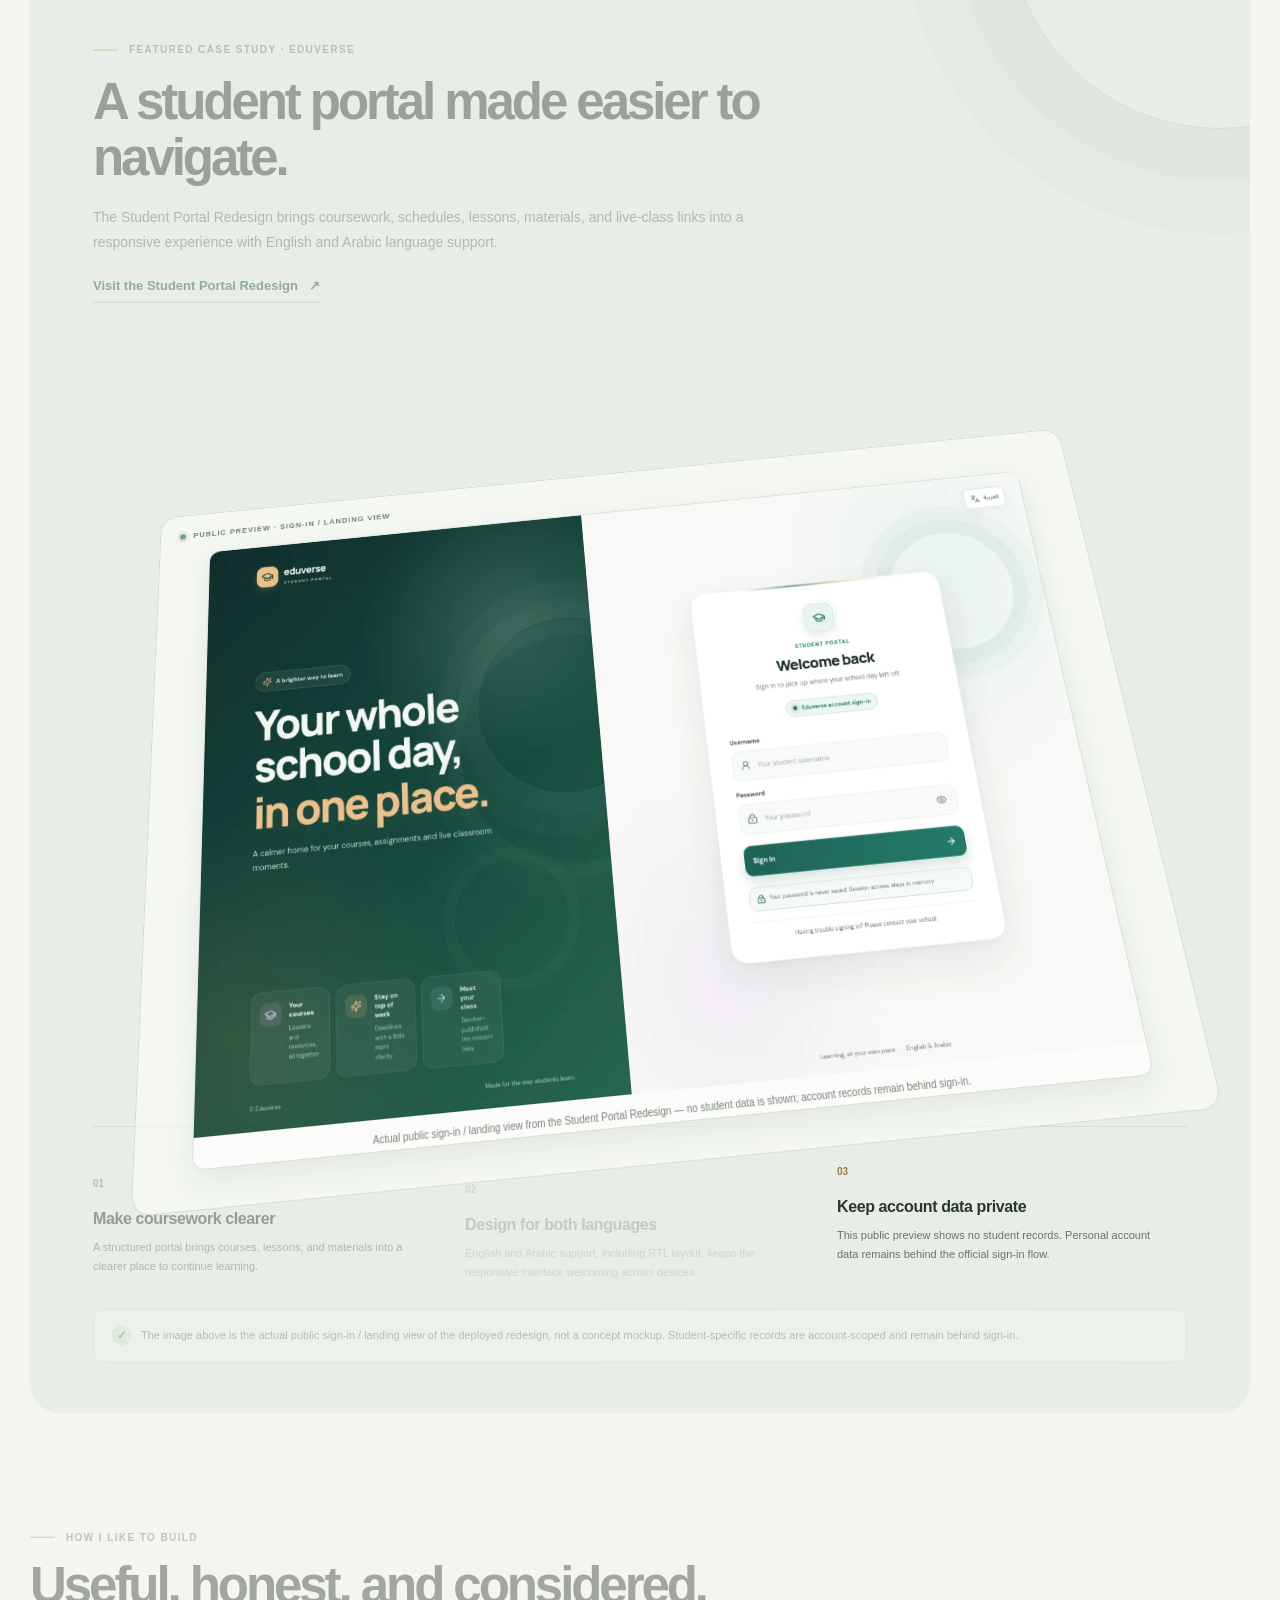
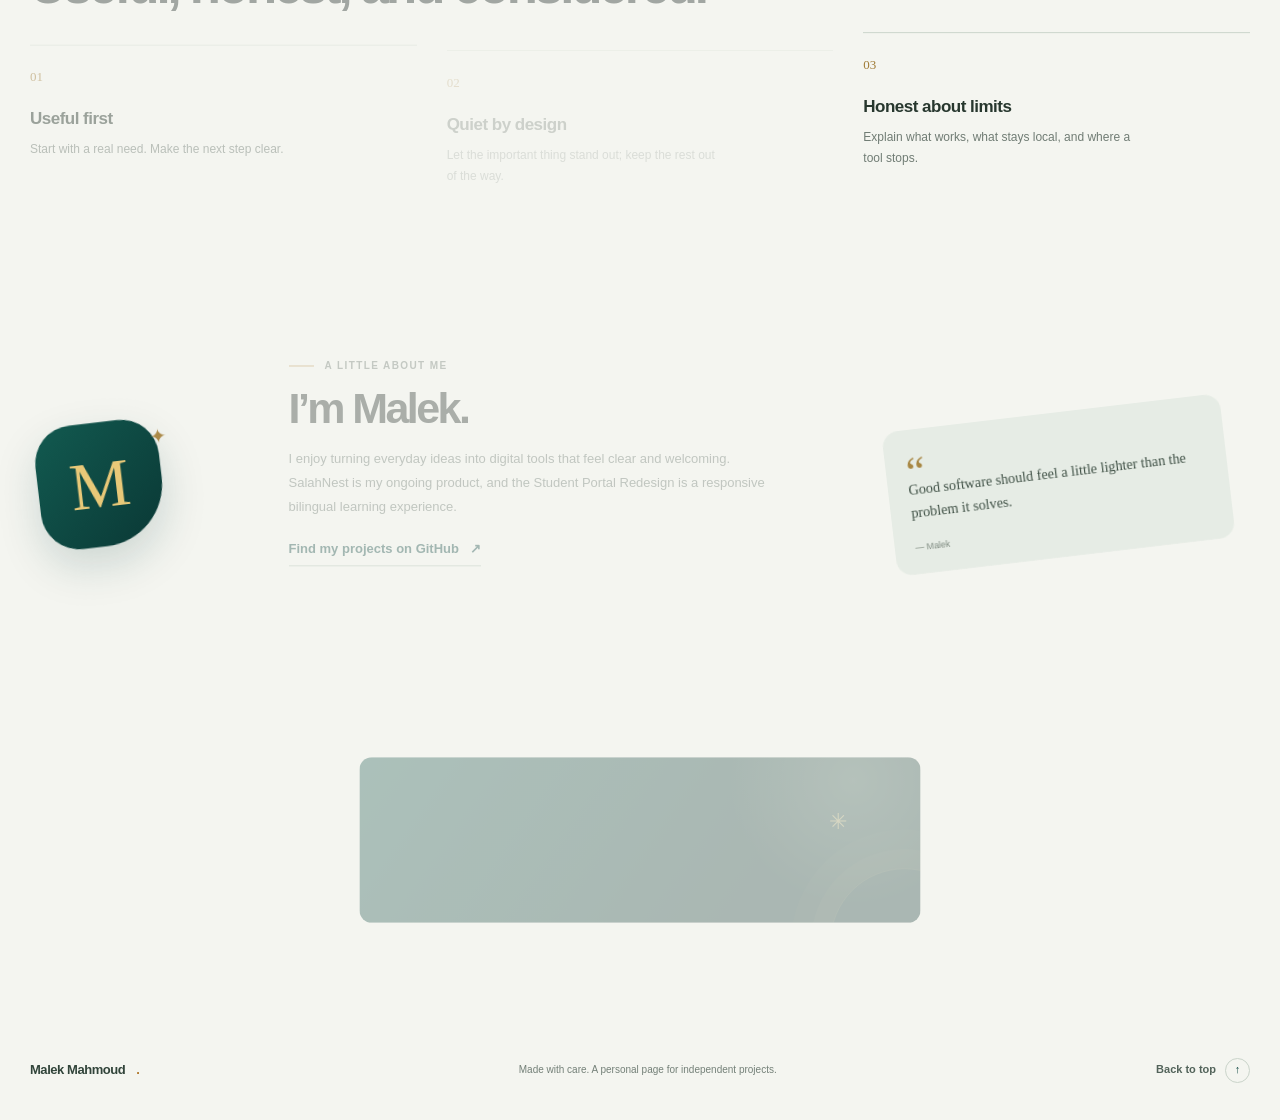
==== commit c24277aa: "Match Nusuk reference motion while preserving portfolio design" ====
--- a/index.html
+++ b/index.html
@@ -9,6 +9,9 @@
   <link rel="icon" type="image/png" href="salahnest-mark.png">
   <link rel="preload" href="salahnest-mark.png" as="image" type="image/png">
   <link rel="stylesheet" href="styles.css">
+  <script src="vendor/gsap.min.js" defer></script>
+  <script src="vendor/ScrollTrigger.min.js" defer></script>
+  <script src="vendor/lenis.min.js" defer></script>
   <script src="script.js" defer></script>
 </head>
 <body>
--- a/styles.css
+++ b/styles.css
@@ -90,8 +90,8 @@
 .section-heading h2, .eduverse-intro h2, .about-copy h2 { margin: 0; color: var(--ink); font-size: clamp(34px, 4vw, 51px); font-weight: 620; letter-spacing: -.06em; line-height: 1.1; }
 .section-note { max-width: 310px; margin: 0 0 4px; color: #768078; font-size: 13px; line-height: 1.7; }
 .project-grid { display: grid; grid-template-columns: 1fr 1fr; gap: 20px; }
-.project-card { min-height: 410px; display: flex; flex-direction: column; padding: 30px 32px 27px; border: 1px solid var(--line); border-radius: 23px; background: rgba(255,255,252,.74); transition: transform .25s, box-shadow .25s, border-color .25s; }
-.project-card:hover { transform: translateY(-4px); border-color: #c4d3c7; box-shadow: 0 18px 42px rgba(27,54,44,.08); }
+.project-card { min-height: 410px; display: flex; flex-direction: column; padding: 30px 32px 27px; border: 1px solid var(--line); border-radius: 23px; background: rgba(255,255,252,.74); transition: translate .18s, box-shadow .25s, border-color .25s; }
+.project-card:hover { translate: 0 -4px; border-color: #c4d3c7; box-shadow: 0 18px 42px rgba(27,54,44,.08); }
 .project-salahnest { background: linear-gradient(135deg, #fffefa, #f4f5ee); }
 .project-eduverse { background: linear-gradient(145deg, #edf3ea, #f8f8f3); }
 .project-card-top { display: flex; align-items: center; justify-content: space-between; gap: 10px; }
@@ -315,29 +315,25 @@
 .hero-profile-copy small { color: #758078; font-size: 10px; }
 .hero-profile:focus-within { outline: 2px solid #6b9b7d; outline-offset: 3px; }
 
-.motion-ready .reveal-on-scroll { opacity: 0; transform: translateY(24px); transition: opacity .72s cubic-bezier(.2,.7,.2,1), transform .72s cubic-bezier(.2,.7,.2,1); }
-.motion-ready .reveal-on-scroll.is-visible { opacity: 1; transform: translateY(0); }
-.motion-ready .project-card:nth-child(2), .motion-ready .principle-grid > :nth-child(2), .motion-ready .case-details > :nth-child(2) { transition-delay: .11s; }
-.motion-ready .principle-grid > :nth-child(3), .motion-ready .case-details > :nth-child(3) { transition-delay: .2s; }
-@keyframes gentle-drift { 0%, 100% { transform: translate3d(0,0,0); } 50% { transform: translate3d(-7px,-8px,0); } }
-@keyframes soft-twinkle { 0%, 100% { opacity: .62; transform: translateY(0) rotate(0); } 50% { opacity: 1; transform: translateY(-5px) rotate(8deg); } }
-@keyframes cue-bob { 0%, 100% { transform: translateY(0); } 50% { transform: translateY(4px); } }
-.motion-ready .orbit-one { animation: gentle-drift 9s ease-in-out infinite; }
-.motion-ready .orbit-two { animation: gentle-drift 11s ease-in-out -4s infinite; }
-.motion-ready .art-spark { animation: soft-twinkle 4.8s ease-in-out infinite; }
-.motion-ready .spark-b { animation-delay: -2.1s; }
-.motion-ready .scroll-cue span:last-child { animation: cue-bob 2.4s ease-in-out infinite; }
-.hero-art { transition: transform .5s cubic-bezier(.2,.7,.2,1), box-shadow .5s ease; }
-.hero-art:hover { transform: translateY(-3px); box-shadow: 0 34px 80px rgba(27,54,44,.16); }
+/* Lenis handles wheel interpolation; native touch scrolling remains untouched. */
+html.lenis.lenis-smooth { scroll-behavior: auto !important; }
+.hero-art { transition: translate .18s, box-shadow .25s; }
+.hero-art:hover { translate: 0 -3px; box-shadow: 0 34px 80px rgba(27,54,44,.16); }
+.button { transition: transform .18s, box-shadow .25s, background .18s; }
+.button:hover { transform: translateY(-3px); }
+.button:active { transform: translateY(-1px) scale(.98); }
+.language-toggle { transition-duration: .18s; }
+@keyframes menu-arrive { from { opacity: 0; transform: translateY(8px) scale(.98); } }
 a:focus-visible, button:focus-visible { outline: 2px solid #4c8064; outline-offset: 4px; }
 
 @media (max-width: 680px) {
   .hero-profile { margin-bottom: 20px; }
   .hero-avatar { width: 35px; height: 35px; }
-  .motion-ready .reveal-on-scroll { transform: translateY(16px); }
+  .motion-ready .primary-nav.is-open { animation: menu-arrive .25s cubic-bezier(.2,.8,.2,1); }
 }
 @media (prefers-reduced-motion: reduce) {
-  .motion-ready .reveal-on-scroll, .motion-ready .reveal-on-scroll.is-visible { opacity: 1; transform: none; transition: none; }
-  .motion-ready .orbit-one, .motion-ready .orbit-two, .motion-ready .art-spark, .motion-ready .scroll-cue span:last-child { animation: none; }
-  .hero-art:hover { transform: none; }
-}
+  html.lenis.lenis-smooth { scroll-behavior: auto !important; }
+  .motion-ready .primary-nav.is-open { animation: none; }
+  .hero-art:hover, .project-card:hover { translate: none; transform: none; }
+  .button:hover, .button:active, .language-toggle:hover { transform: none; }
+}
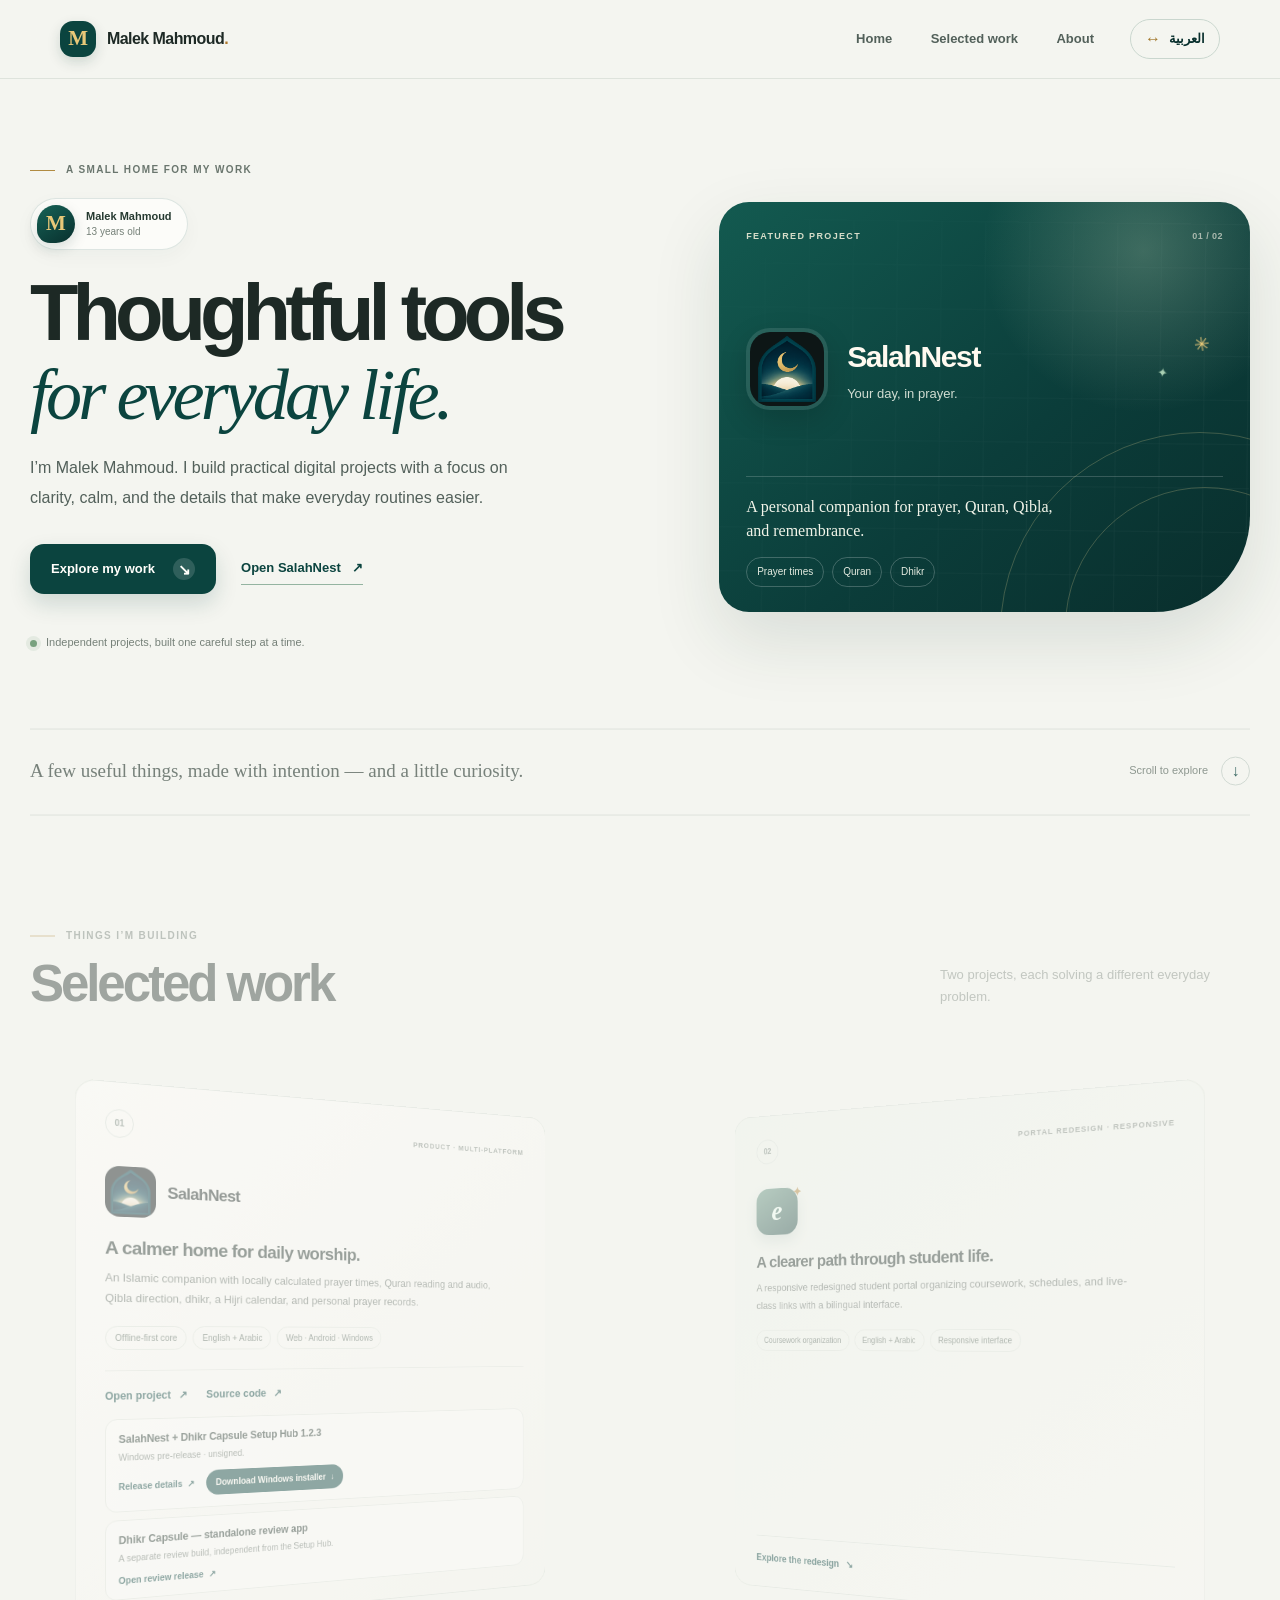
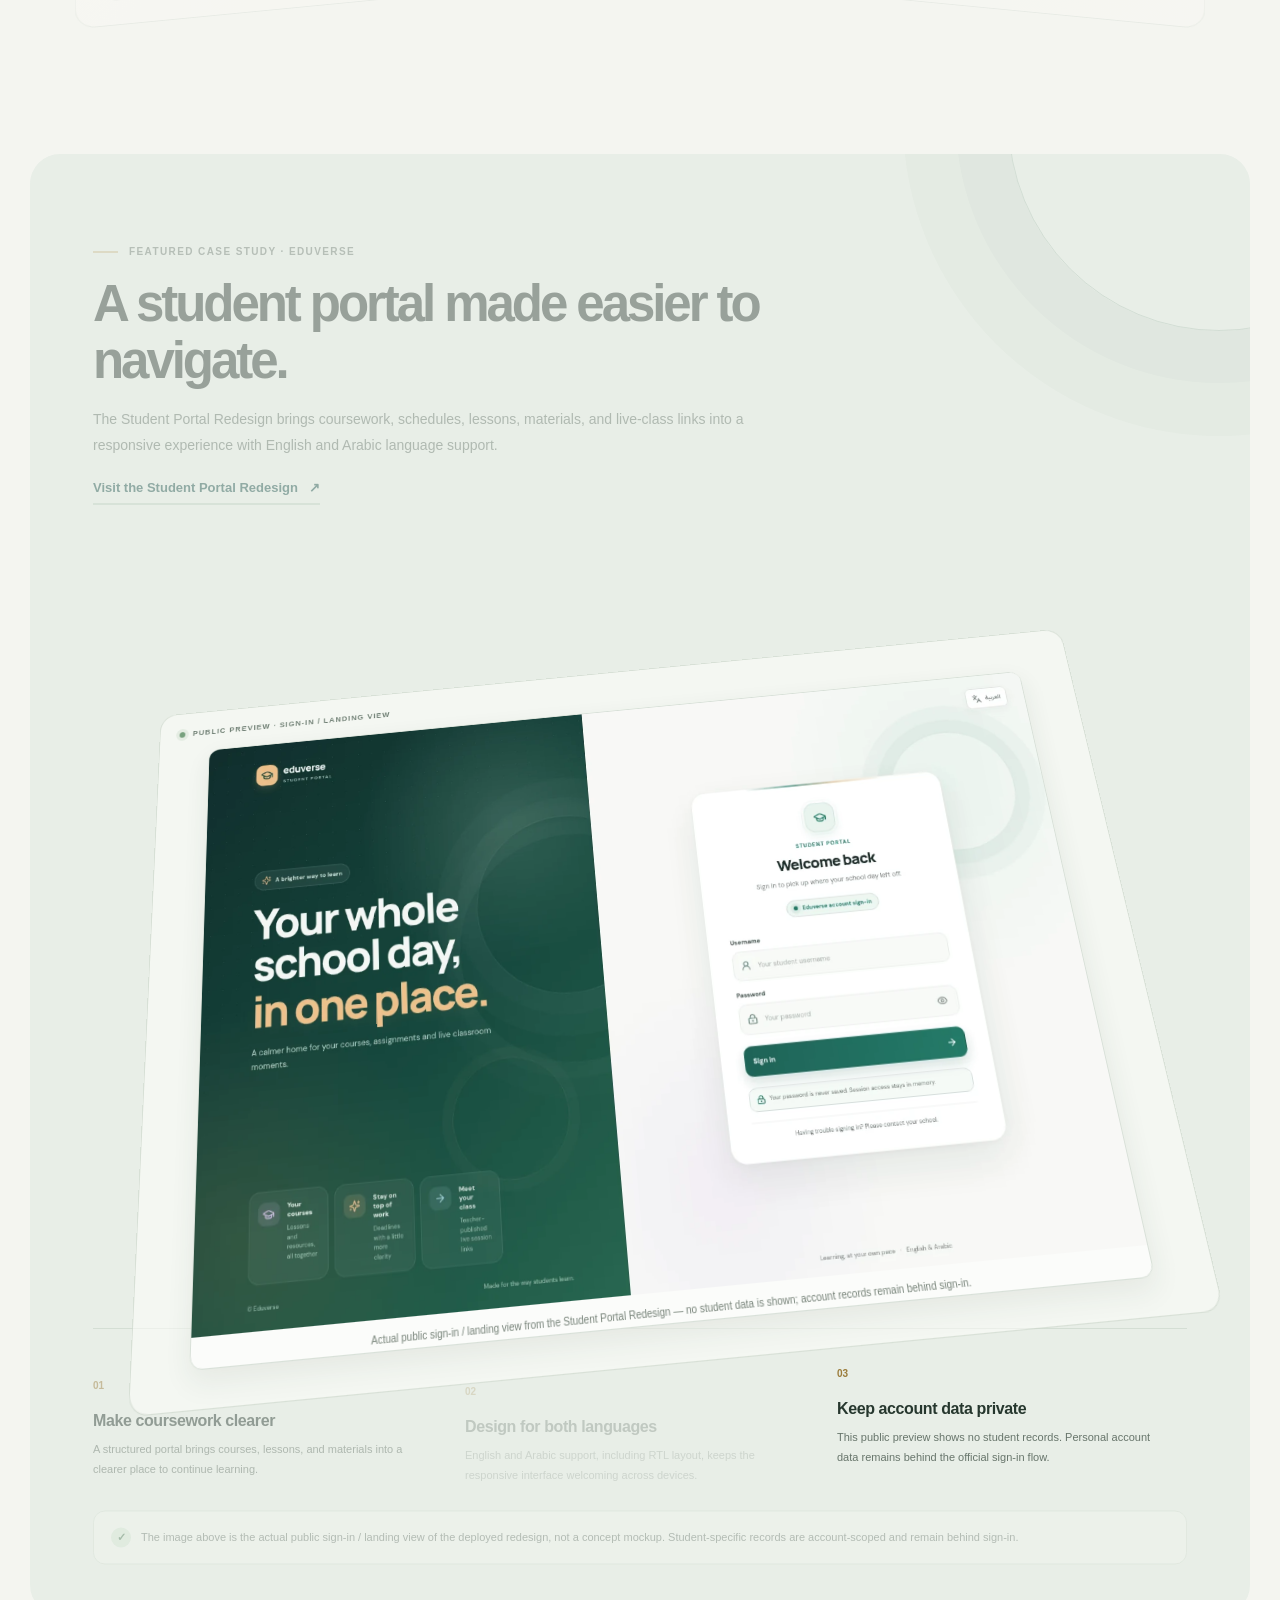
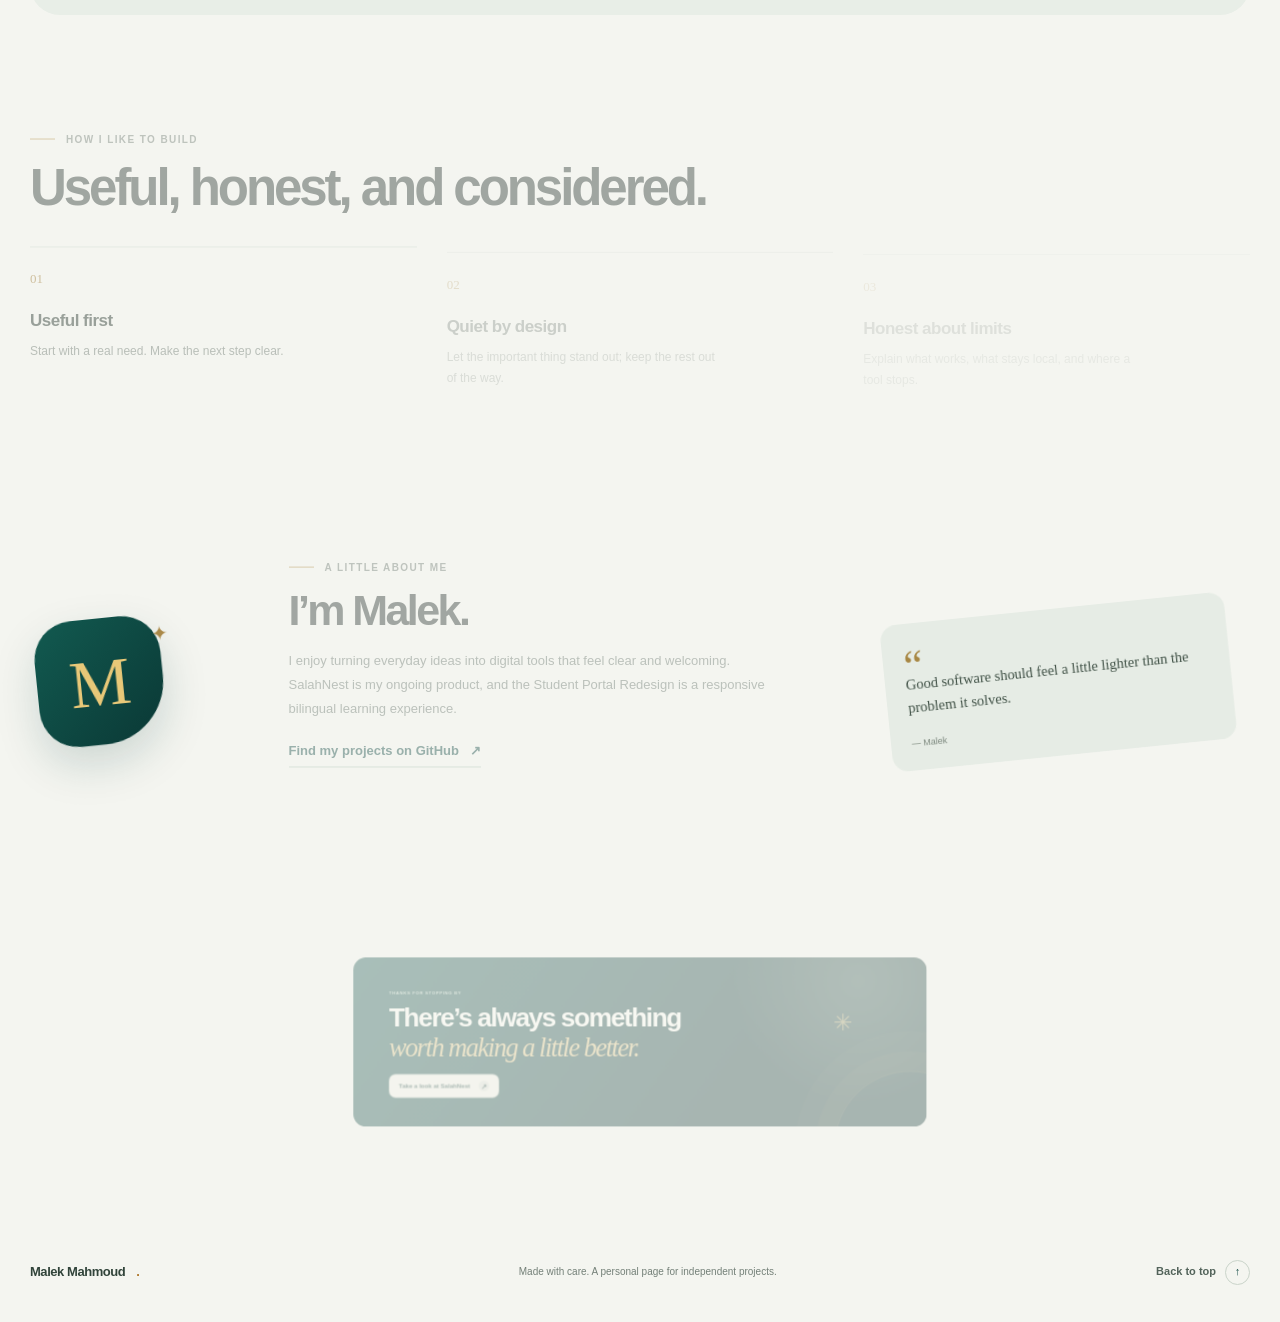
==== commit bcff0989: "Add Setup Hub and Dhikr Capsule release links" ====
--- a/index.html
+++ b/index.html
@@ -36,7 +36,7 @@
     <section class="intro-strip section-shell" aria-label="Introduction"><p data-i18n="intro-strip">A few useful things, made with intention — and a little curiosity.</p><a href="#work" class="scroll-cue"><span data-i18n="scroll-cue">Scroll to explore</span><span aria-hidden="true">↓</span></a></section>
 
     <section class="work-section section-shell section-space" id="work" aria-labelledby="work-title"><div class="section-heading"><div><p class="eyebrow"><span class="eyebrow-line"></span><span data-i18n="work-eyebrow">THINGS I’M BUILDING</span></p><h2 id="work-title" data-i18n="work-title">Selected work</h2></div><p class="section-note" data-i18n="work-note">Two projects, each solving a different everyday problem.</p></div>
-      <div class="project-grid"><article class="project-card project-salahnest"><div class="project-card-top"><span class="project-number">01</span><span class="project-kind" data-i18n="salahnest-kind">PRODUCT · MULTI-PLATFORM</span></div><div class="project-logo-row"><img src="salahnest-mark.png" alt="SalahNest logo" width="62" height="62"><span class="project-wordmark">SalahNest</span></div><h3 data-i18n="salahnest-title">A calmer home for daily worship.</h3><p class="project-description" data-i18n="salahnest-description">An Islamic companion with locally calculated prayer times, Quran reading and audio, Qibla direction, dhikr, a Hijri calendar, and personal prayer records.</p><ul class="tag-list"><li data-i18n="salahnest-tag-one">Offline-first core</li><li data-i18n="salahnest-tag-two">English + Arabic</li><li data-i18n="salahnest-tag-three">Web · Android · Windows</li></ul><div class="project-links"><a href="https://malekmahmouda.github.io/salahnest/" target="_blank" rel="noopener noreferrer"><span data-i18n="open-project">Open project</span><span aria-hidden="true">↗</span></a><a href="https://github.com/MalekMahmouda/salahnest" target="_blank" rel="noopener noreferrer"><span data-i18n="view-source">Source code</span><span aria-hidden="true">↗</span></a></div></article>
+      <div class="project-grid"><article class="project-card project-salahnest"><div class="project-card-top"><span class="project-number">01</span><span class="project-kind" data-i18n="salahnest-kind">PRODUCT · MULTI-PLATFORM</span></div><div class="project-logo-row"><img src="salahnest-mark.png" alt="SalahNest logo" width="62" height="62"><span class="project-wordmark">SalahNest</span></div><h3 data-i18n="salahnest-title">A calmer home for daily worship.</h3><p class="project-description" data-i18n="salahnest-description">An Islamic companion with locally calculated prayer times, Quran reading and audio, Qibla direction, dhikr, a Hijri calendar, and personal prayer records.</p><ul class="tag-list"><li data-i18n="salahnest-tag-one">Offline-first core</li><li data-i18n="salahnest-tag-two">English + Arabic</li><li data-i18n="salahnest-tag-three">Web · Android · Windows</li></ul><div class="project-links"><a href="https://malekmahmouda.github.io/salahnest/" target="_blank" rel="noopener noreferrer"><span data-i18n="open-project">Open project</span><span aria-hidden="true">↗</span></a><a href="https://github.com/MalekMahmouda/salahnest" target="_blank" rel="noopener noreferrer"><span data-i18n="view-source">Source code</span><span aria-hidden="true">↗</span></a></div><div class="project-downloads"><section class="project-release"><h4 data-i18n="setup-hub-title">SalahNest + Dhikr Capsule Setup Hub 1.2.3</h4><p class="project-release-note" data-i18n="setup-hub-note">Windows pre-release · unsigned.</p><div class="project-release-actions"><a href="https://github.com/MalekMahmouda/salahnest/releases/tag/setup-hub-v1.2.3" target="_blank" rel="noopener noreferrer"><span data-i18n="release-details">Release details</span><span aria-hidden="true">↗</span></a><a class="project-release-download" href="https://github.com/MalekMahmouda/salahnest/releases/download/setup-hub-v1.2.3/SalahNest-Dhikr-Capsule-Setup-Hub-Native-Candidate-1.2.3.exe" target="_blank" rel="noopener noreferrer"><span data-i18n="setup-hub-download">Download Windows installer</span><span aria-hidden="true">↓</span></a></div></section><section class="project-release"><h4 data-i18n="capsule-title">Dhikr Capsule — standalone review app</h4><p class="project-release-note" data-i18n="capsule-note">A separate review build, independent from the Setup Hub.</p><div class="project-release-actions"><a href="https://github.com/MalekMahmouda/dhikr-capsule/releases/tag/v2026.11.18-review" target="_blank" rel="noopener noreferrer"><span data-i18n="capsule-release">Open review release</span><span aria-hidden="true">↗</span></a></div></section></div></article>
         <article class="project-card project-eduverse"><div class="project-card-top"><span class="project-number">02</span><span class="project-kind" data-i18n="eduverse-kind">PORTAL REDESIGN · RESPONSIVE</span></div><div class="eduverse-mark" aria-hidden="true"><span>e</span><span class="eduverse-mark-spark">✦</span></div><h3 data-i18n="eduverse-title">A clearer path through student life.</h3><p class="project-description" data-i18n="eduverse-description">A responsive redesigned student portal organizing coursework, schedules, and live-class links with a bilingual interface.</p><ul class="tag-list"><li data-i18n="eduverse-tag-one">Coursework organization</li><li data-i18n="eduverse-tag-two">English + Arabic</li><li data-i18n="eduverse-tag-three">Responsive interface</li></ul><a class="single-project-link" href="#eduverse"><span data-i18n="explore-case-study">Explore the redesign</span><span aria-hidden="true">↘</span></a></article></div>
     </section>
 
--- a/styles.css
+++ b/styles.css
@@ -337,3 +337,17 @@
   .hero-art:hover, .project-card:hover { translate: none; transform: none; }
   .button:hover, .button:active, .language-toggle:hover { transform: none; }
 }
+
+
+/* Compact release links for the existing SalahNest project card. */
+.project-downloads { display: grid; gap: 9px; margin-top: 16px; }
+.project-release { padding: 13px 14px; border: 1px solid #e1e6de; border-radius: 13px; background: rgba(255,255,252,.72); }
+.project-release h4 { margin: 0; color: #26382f; font-size: 12px; font-weight: 750; line-height: 1.5; letter-spacing: -.01em; }
+.project-release-note { margin: 4px 0 10px; color: #6d786f; font-size: 10px; line-height: 1.55; }
+.project-release-actions { display: flex; flex-wrap: wrap; align-items: center; gap: 8px 14px; }
+.project-release-actions a { display: inline-flex; align-items: center; gap: 6px; color: var(--forest); font-size: 10px; font-weight: 700; line-height: 1.5; text-decoration: none; transition: gap .2s, background .2s; }
+.project-release-actions a:hover { gap: 10px; }
+.project-release-actions .project-release-download { padding: 7px 11px; border-radius: 99px; color: #fffdf6; background: var(--forest); }
+.project-release-actions .project-release-download:hover { background: #173a31; }
+.project-release-actions a:focus-visible { outline: 2px solid #a4772e; outline-offset: 3px; }
+@media (max-width: 390px) { .project-release { padding: 12px; } .project-release-actions { gap: 8px 11px; } }
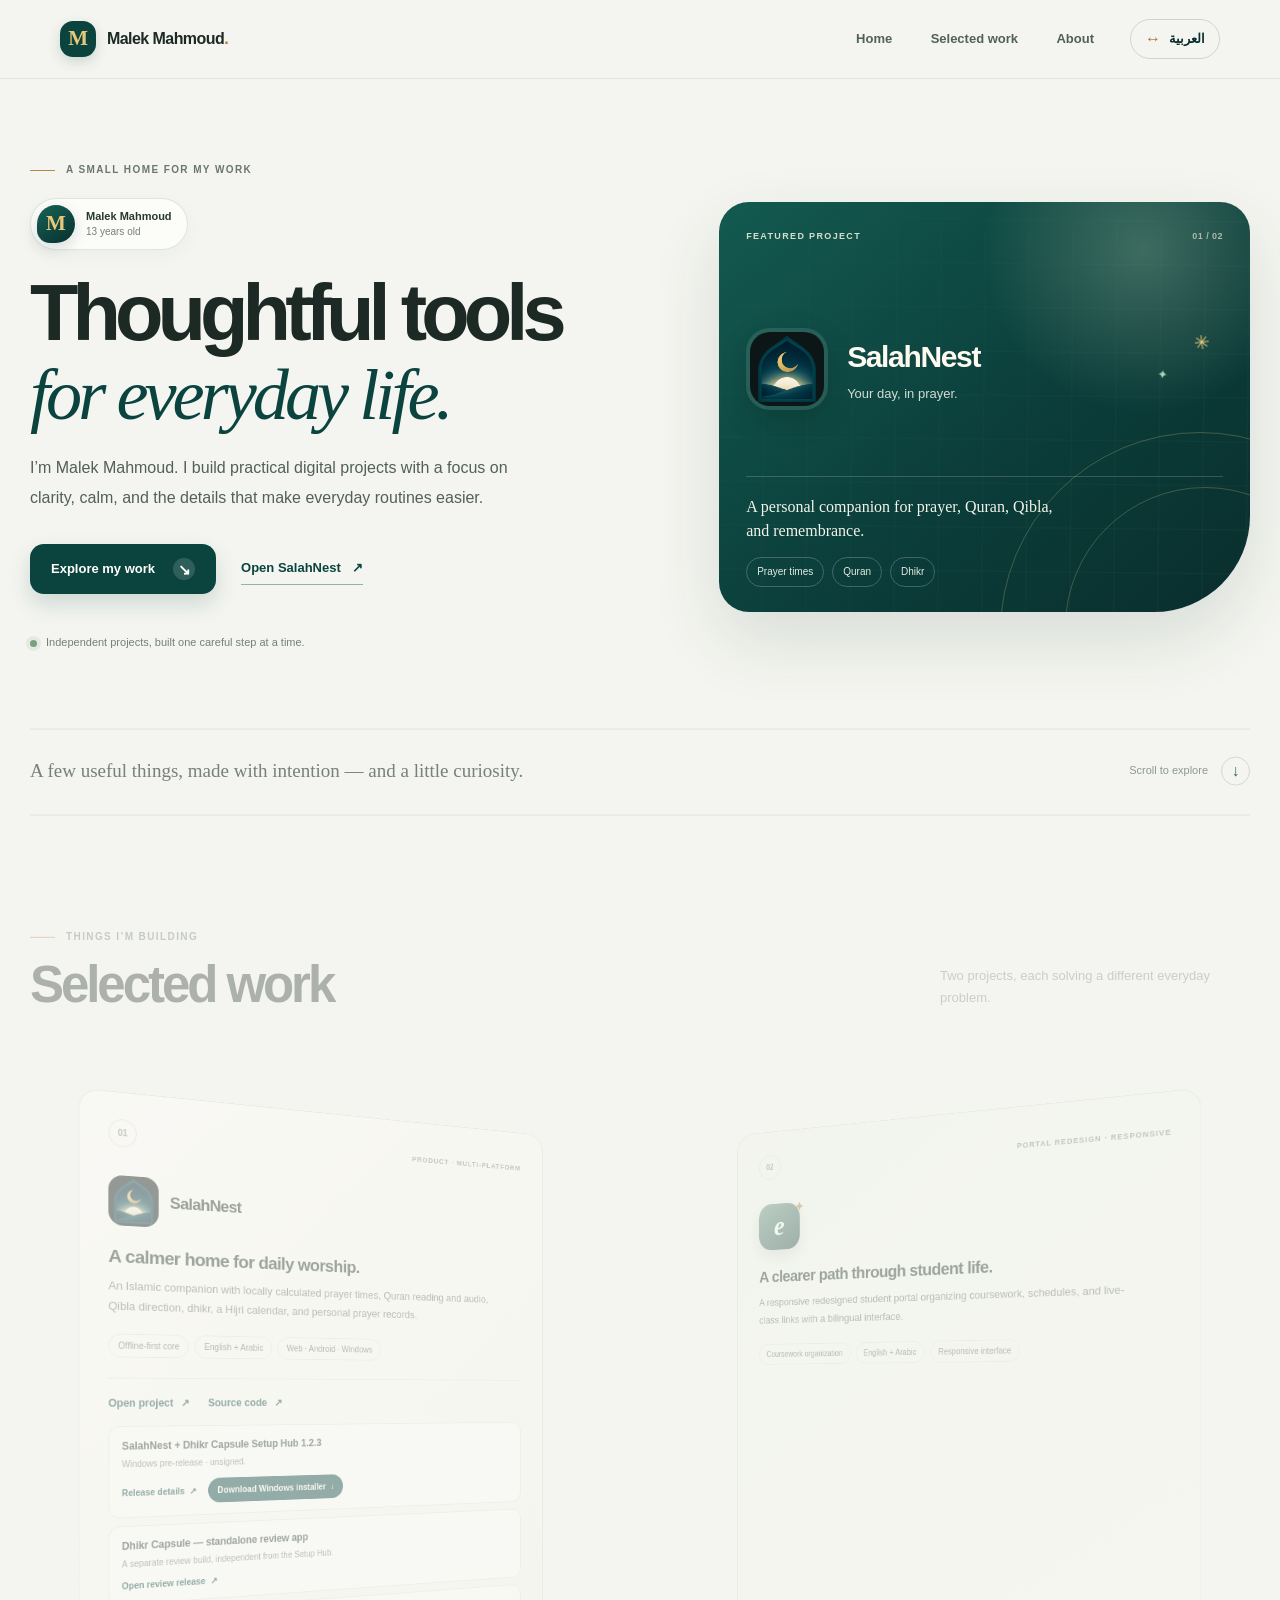
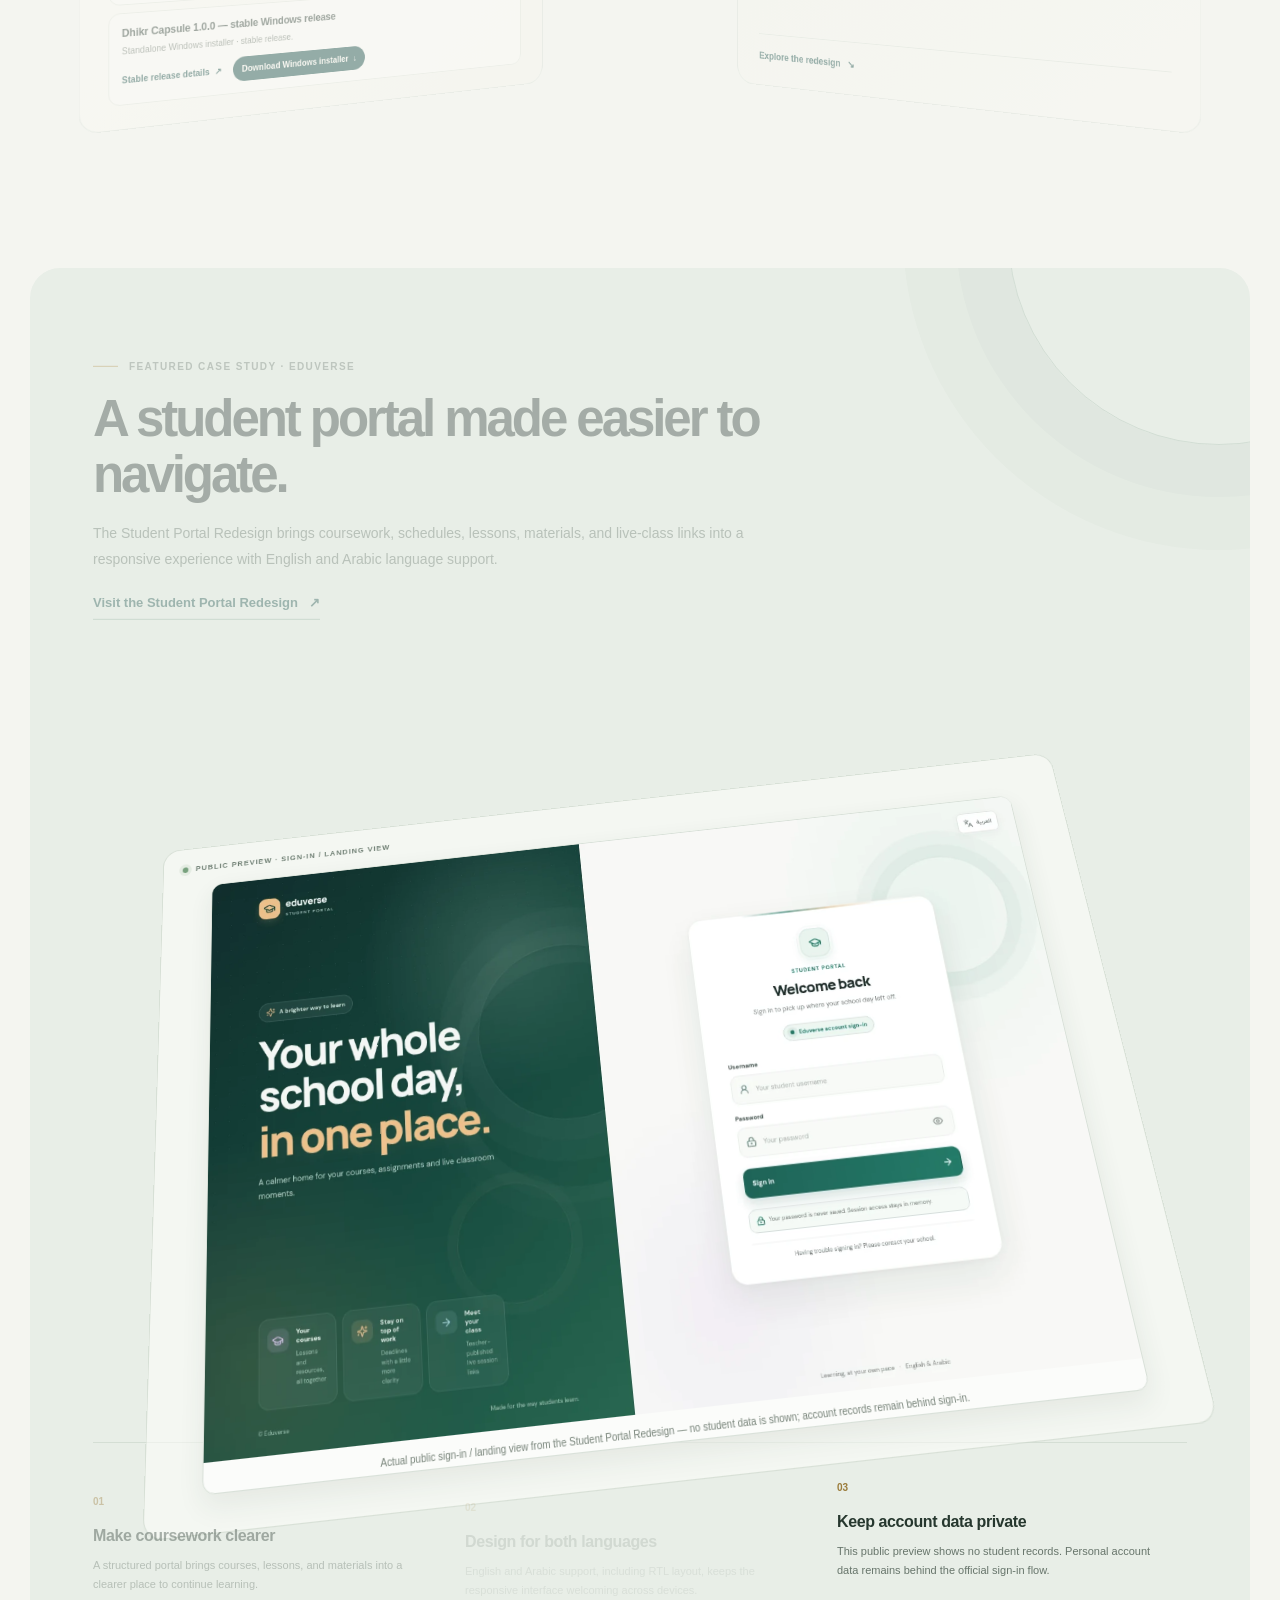
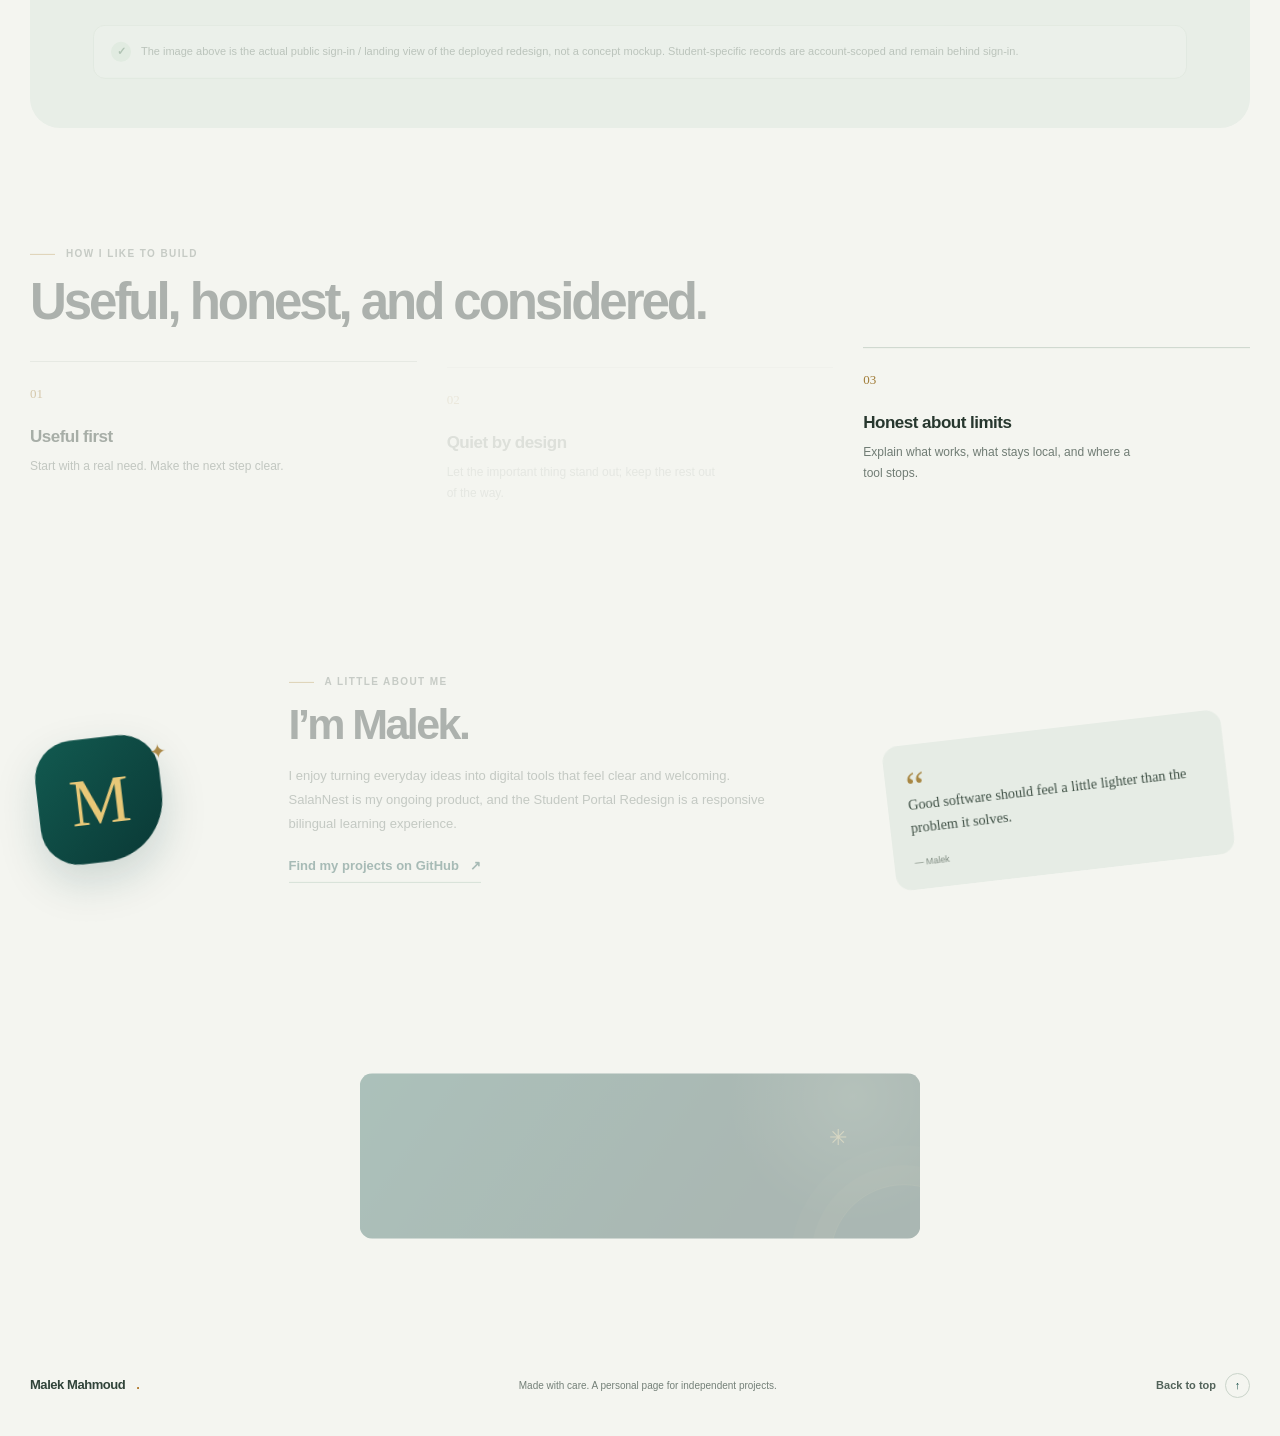
==== commit 93af58b6: "Add stable Dhikr Capsule Windows release link" ====
--- a/index.html
+++ b/index.html
@@ -36,7 +36,7 @@
     <section class="intro-strip section-shell" aria-label="Introduction"><p data-i18n="intro-strip">A few useful things, made with intention — and a little curiosity.</p><a href="#work" class="scroll-cue"><span data-i18n="scroll-cue">Scroll to explore</span><span aria-hidden="true">↓</span></a></section>
 
     <section class="work-section section-shell section-space" id="work" aria-labelledby="work-title"><div class="section-heading"><div><p class="eyebrow"><span class="eyebrow-line"></span><span data-i18n="work-eyebrow">THINGS I’M BUILDING</span></p><h2 id="work-title" data-i18n="work-title">Selected work</h2></div><p class="section-note" data-i18n="work-note">Two projects, each solving a different everyday problem.</p></div>
-      <div class="project-grid"><article class="project-card project-salahnest"><div class="project-card-top"><span class="project-number">01</span><span class="project-kind" data-i18n="salahnest-kind">PRODUCT · MULTI-PLATFORM</span></div><div class="project-logo-row"><img src="salahnest-mark.png" alt="SalahNest logo" width="62" height="62"><span class="project-wordmark">SalahNest</span></div><h3 data-i18n="salahnest-title">A calmer home for daily worship.</h3><p class="project-description" data-i18n="salahnest-description">An Islamic companion with locally calculated prayer times, Quran reading and audio, Qibla direction, dhikr, a Hijri calendar, and personal prayer records.</p><ul class="tag-list"><li data-i18n="salahnest-tag-one">Offline-first core</li><li data-i18n="salahnest-tag-two">English + Arabic</li><li data-i18n="salahnest-tag-three">Web · Android · Windows</li></ul><div class="project-links"><a href="https://malekmahmouda.github.io/salahnest/" target="_blank" rel="noopener noreferrer"><span data-i18n="open-project">Open project</span><span aria-hidden="true">↗</span></a><a href="https://github.com/MalekMahmouda/salahnest" target="_blank" rel="noopener noreferrer"><span data-i18n="view-source">Source code</span><span aria-hidden="true">↗</span></a></div><div class="project-downloads"><section class="project-release"><h4 data-i18n="setup-hub-title">SalahNest + Dhikr Capsule Setup Hub 1.2.3</h4><p class="project-release-note" data-i18n="setup-hub-note">Windows pre-release · unsigned.</p><div class="project-release-actions"><a href="https://github.com/MalekMahmouda/salahnest/releases/tag/setup-hub-v1.2.3" target="_blank" rel="noopener noreferrer"><span data-i18n="release-details">Release details</span><span aria-hidden="true">↗</span></a><a class="project-release-download" href="https://github.com/MalekMahmouda/salahnest/releases/download/setup-hub-v1.2.3/SalahNest-Dhikr-Capsule-Setup-Hub-Native-Candidate-1.2.3.exe" target="_blank" rel="noopener noreferrer"><span data-i18n="setup-hub-download">Download Windows installer</span><span aria-hidden="true">↓</span></a></div></section><section class="project-release"><h4 data-i18n="capsule-title">Dhikr Capsule — standalone review app</h4><p class="project-release-note" data-i18n="capsule-note">A separate review build, independent from the Setup Hub.</p><div class="project-release-actions"><a href="https://github.com/MalekMahmouda/dhikr-capsule/releases/tag/v2026.11.18-review" target="_blank" rel="noopener noreferrer"><span data-i18n="capsule-release">Open review release</span><span aria-hidden="true">↗</span></a></div></section></div></article>
+      <div class="project-grid"><article class="project-card project-salahnest"><div class="project-card-top"><span class="project-number">01</span><span class="project-kind" data-i18n="salahnest-kind">PRODUCT · MULTI-PLATFORM</span></div><div class="project-logo-row"><img src="salahnest-mark.png" alt="SalahNest logo" width="62" height="62"><span class="project-wordmark">SalahNest</span></div><h3 data-i18n="salahnest-title">A calmer home for daily worship.</h3><p class="project-description" data-i18n="salahnest-description">An Islamic companion with locally calculated prayer times, Quran reading and audio, Qibla direction, dhikr, a Hijri calendar, and personal prayer records.</p><ul class="tag-list"><li data-i18n="salahnest-tag-one">Offline-first core</li><li data-i18n="salahnest-tag-two">English + Arabic</li><li data-i18n="salahnest-tag-three">Web · Android · Windows</li></ul><div class="project-links"><a href="https://malekmahmouda.github.io/salahnest/" target="_blank" rel="noopener noreferrer"><span data-i18n="open-project">Open project</span><span aria-hidden="true">↗</span></a><a href="https://github.com/MalekMahmouda/salahnest" target="_blank" rel="noopener noreferrer"><span data-i18n="view-source">Source code</span><span aria-hidden="true">↗</span></a></div><div class="project-downloads"><section class="project-release"><h4 data-i18n="setup-hub-title">SalahNest + Dhikr Capsule Setup Hub 1.2.3</h4><p class="project-release-note" data-i18n="setup-hub-note">Windows pre-release · unsigned.</p><div class="project-release-actions"><a href="https://github.com/MalekMahmouda/salahnest/releases/tag/setup-hub-v1.2.3" target="_blank" rel="noopener noreferrer"><span data-i18n="release-details">Release details</span><span aria-hidden="true">↗</span></a><a class="project-release-download" href="https://github.com/MalekMahmouda/salahnest/releases/download/setup-hub-v1.2.3/SalahNest-Dhikr-Capsule-Setup-Hub-Native-Candidate-1.2.3.exe" target="_blank" rel="noopener noreferrer"><span data-i18n="setup-hub-download">Download Windows installer</span><span aria-hidden="true">↓</span></a></div></section><section class="project-release"><h4 data-i18n="capsule-title">Dhikr Capsule — standalone review app</h4><p class="project-release-note" data-i18n="capsule-note">A separate review build, independent from the Setup Hub.</p><div class="project-release-actions"><a href="https://github.com/MalekMahmouda/dhikr-capsule/releases/tag/v2026.11.18-review" target="_blank" rel="noopener noreferrer"><span data-i18n="capsule-release">Open review release</span><span aria-hidden="true">↗</span></a></div></section><section class="project-release"><h4 data-i18n="capsule-stable-title">Dhikr Capsule 1.0.0 — stable Windows release</h4><p class="project-release-note" data-i18n="capsule-stable-note">Standalone Windows installer · stable release.</p><div class="project-release-actions"><a href="https://github.com/MalekMahmouda/dhikr-capsule/releases/tag/v1.0.0" target="_blank" rel="noopener noreferrer"><span data-i18n="capsule-stable-details">Stable release details</span><span aria-hidden="true">↗</span></a><a class="project-release-download" href="https://github.com/MalekMahmouda/dhikr-capsule/releases/download/v1.0.0/Dhikr-Capsule-WPF-Setup-1.0.0.exe" target="_blank" rel="noopener noreferrer"><span data-i18n="capsule-stable-download">Download Windows installer</span><span aria-hidden="true">↓</span></a></div></section></div></article>
         <article class="project-card project-eduverse"><div class="project-card-top"><span class="project-number">02</span><span class="project-kind" data-i18n="eduverse-kind">PORTAL REDESIGN · RESPONSIVE</span></div><div class="eduverse-mark" aria-hidden="true"><span>e</span><span class="eduverse-mark-spark">✦</span></div><h3 data-i18n="eduverse-title">A clearer path through student life.</h3><p class="project-description" data-i18n="eduverse-description">A responsive redesigned student portal organizing coursework, schedules, and live-class links with a bilingual interface.</p><ul class="tag-list"><li data-i18n="eduverse-tag-one">Coursework organization</li><li data-i18n="eduverse-tag-two">English + Arabic</li><li data-i18n="eduverse-tag-three">Responsive interface</li></ul><a class="single-project-link" href="#eduverse"><span data-i18n="explore-case-study">Explore the redesign</span><span aria-hidden="true">↘</span></a></article></div>
     </section>
 
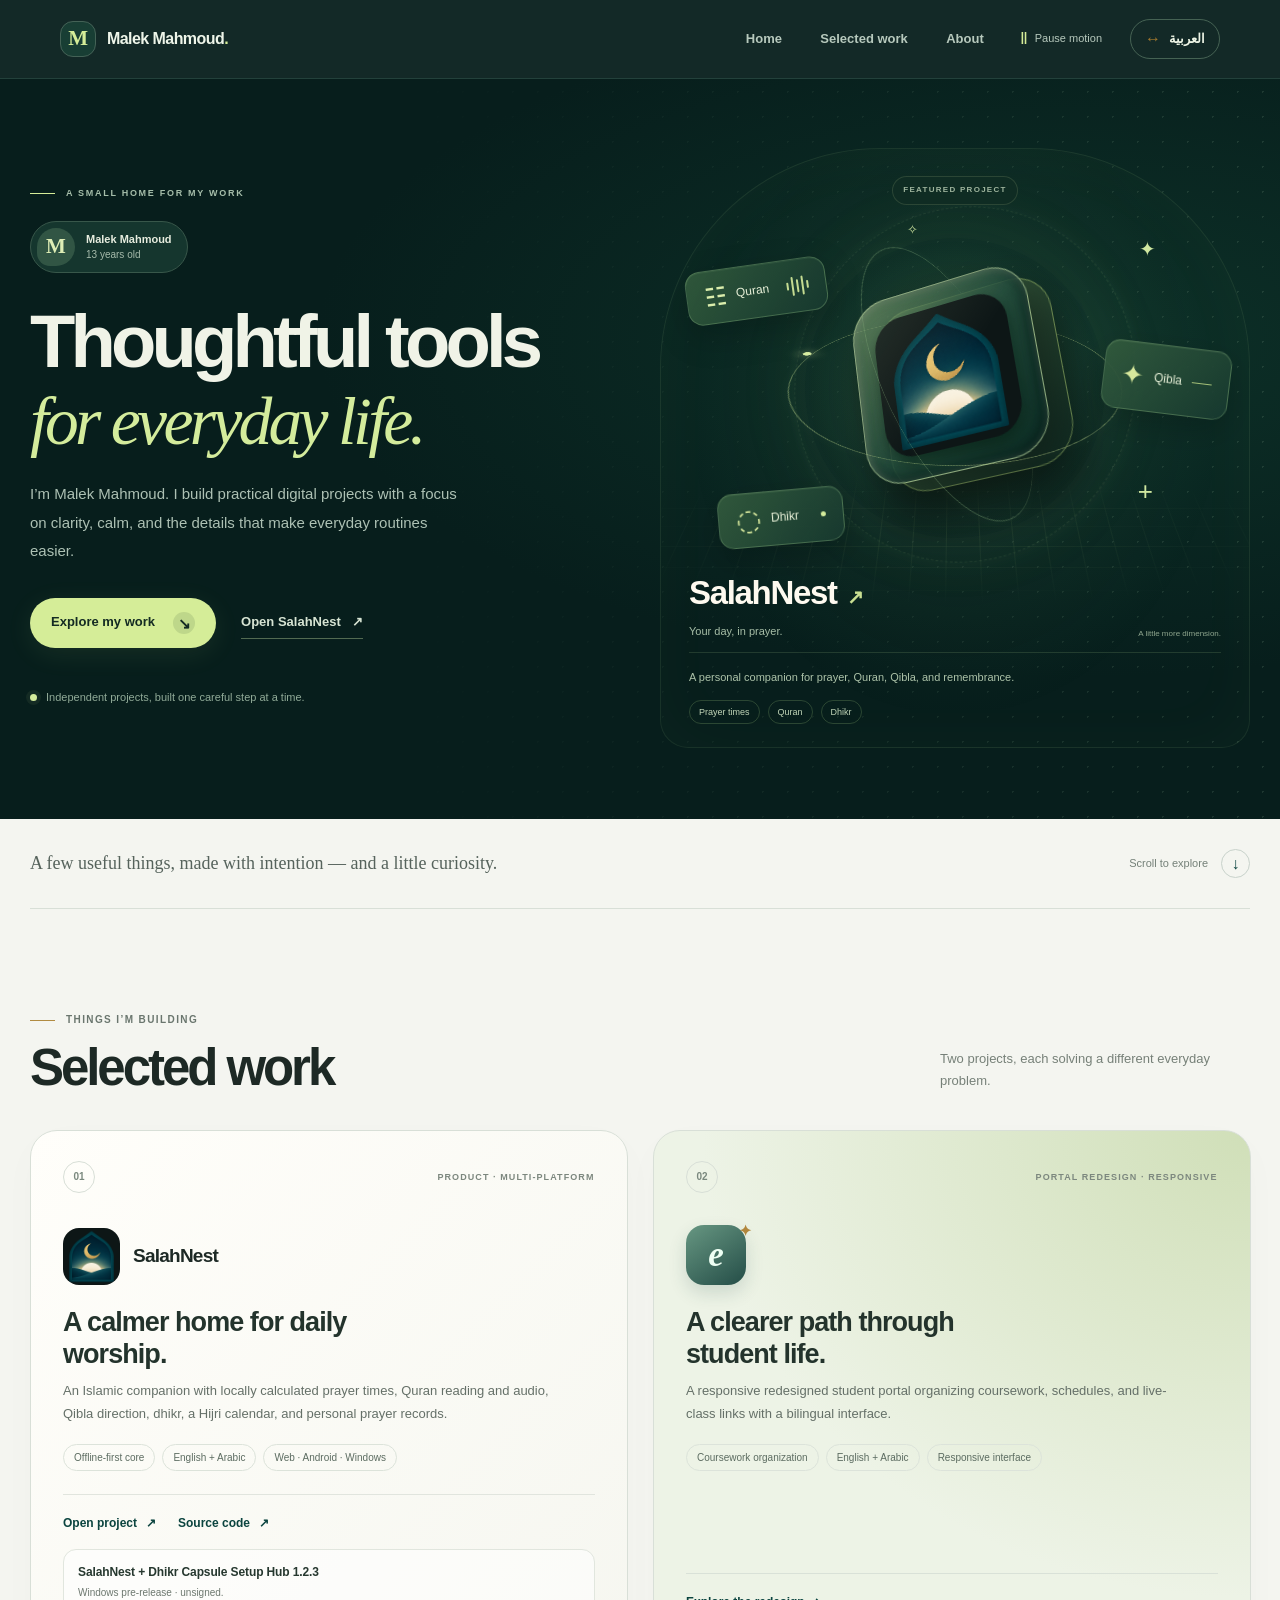
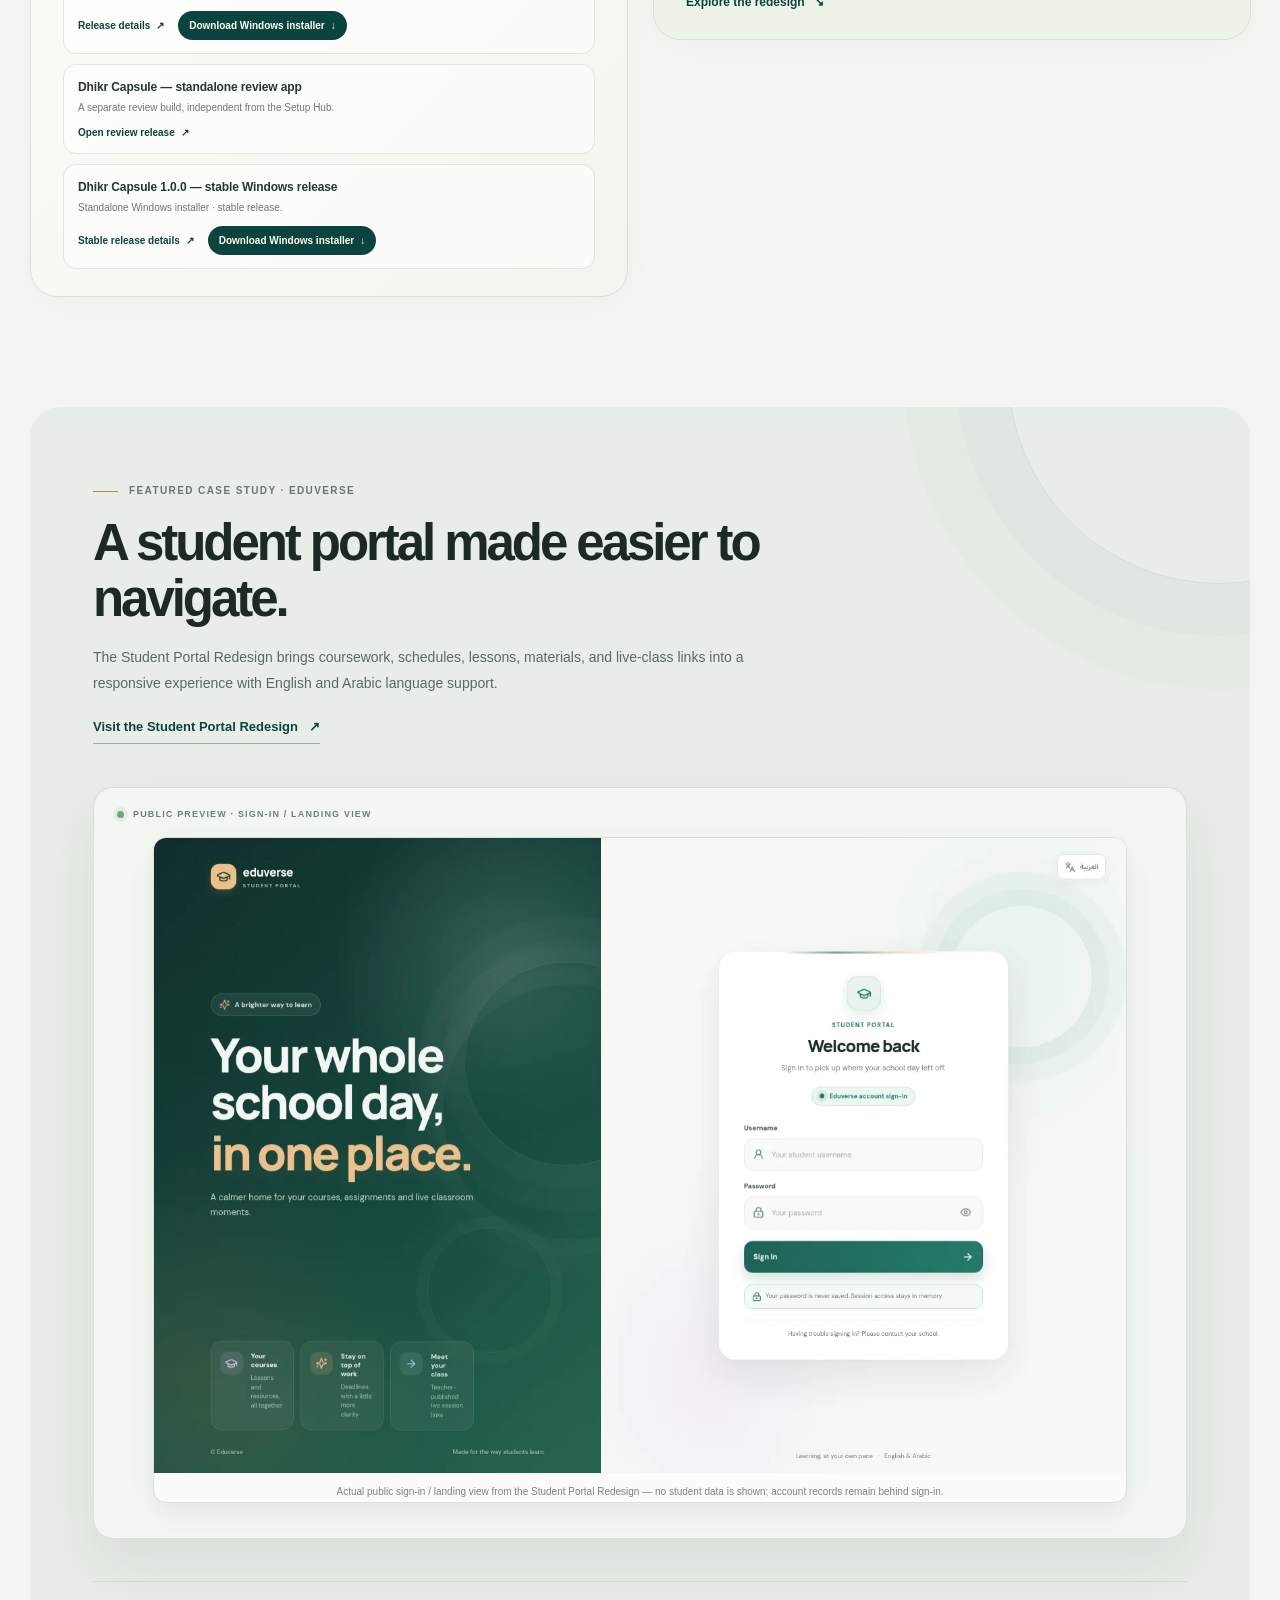
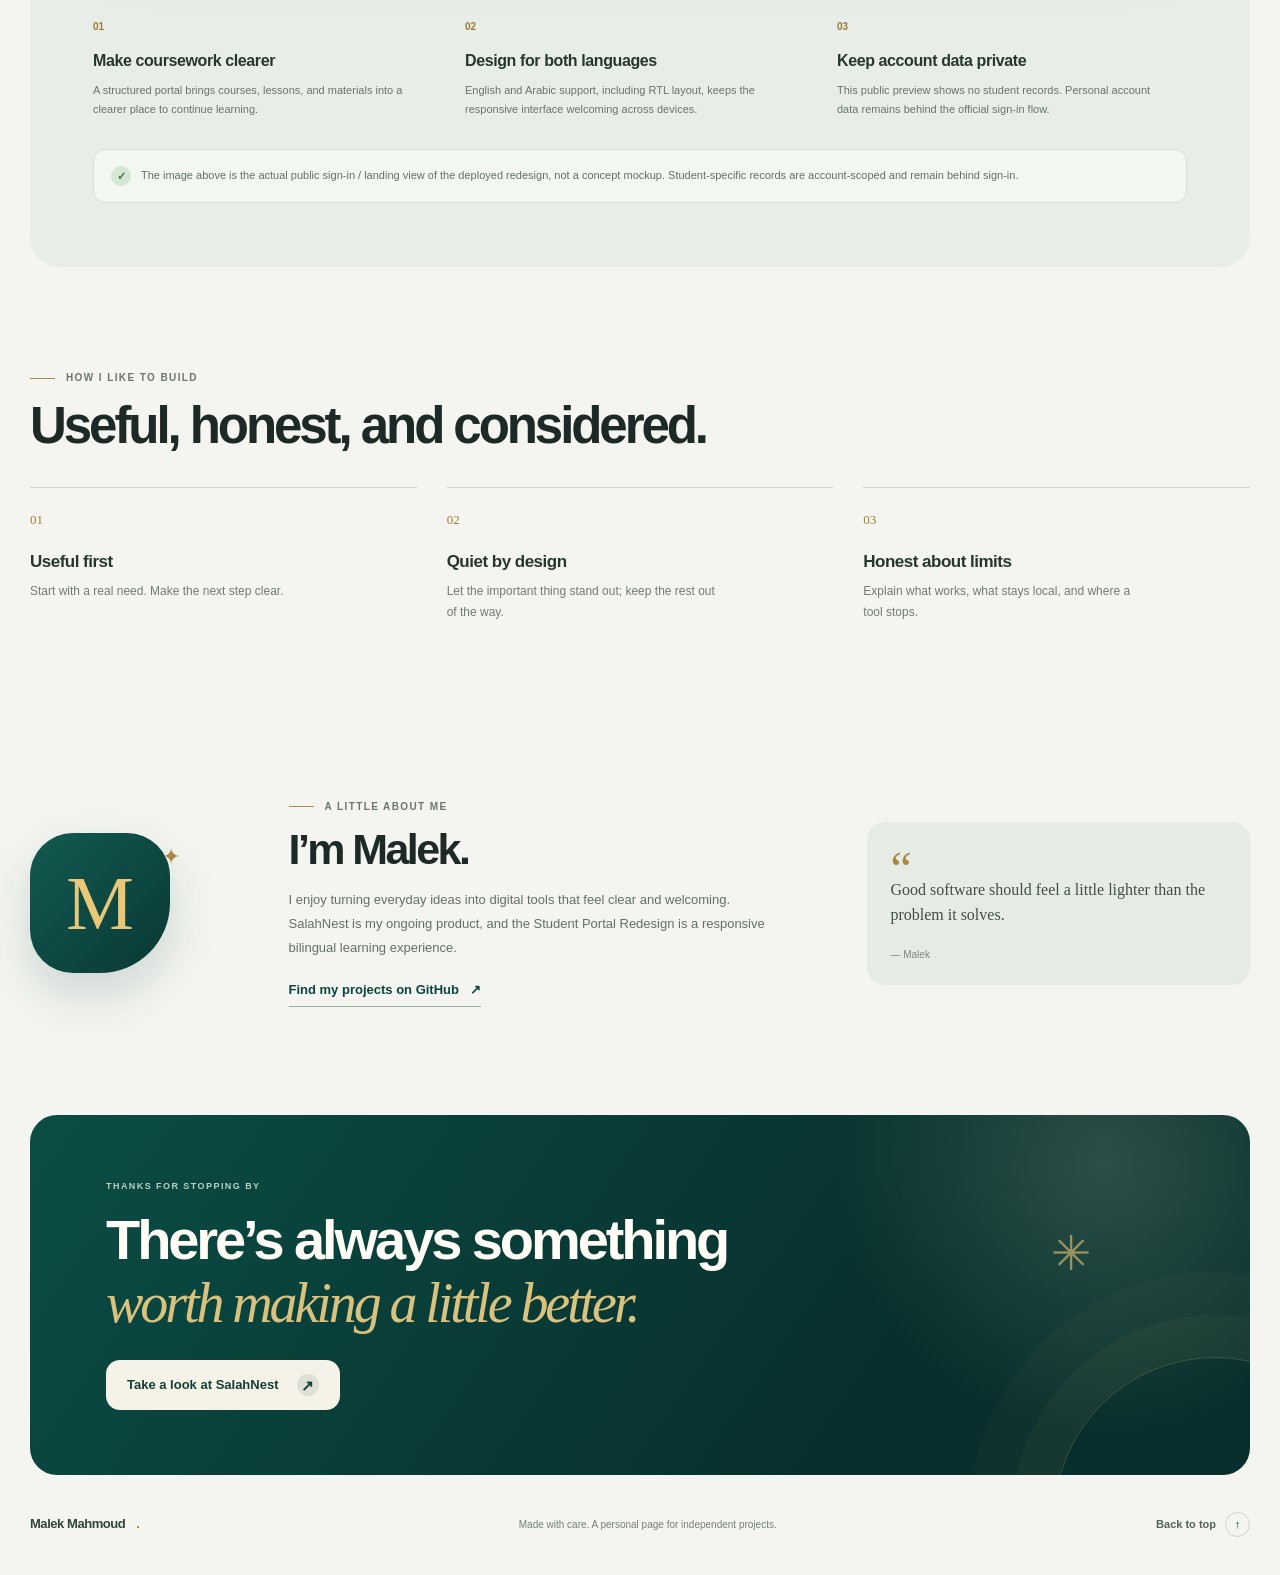
==== commit 2fb7b154: "Upgrade portfolio with 3D artwork, Arabic typography and scroll motion Publish the reviewed emerald " ====
--- a/index.html
+++ b/index.html
@@ -3,16 +3,226 @@
 <head>
   <meta charset="utf-8">
   <meta name="viewport" content="width=device-width, initial-scale=1">
-  <meta name="theme-color" content="#f4f5f0">
+  <meta name="theme-color" content="#071e1c">
   <meta name="description" content="Malek Mahmoud — thoughtful digital projects including SalahNest and the Eduverse Student Portal Redesign.">
   <title>Malek Mahmoud — Thoughtful digital projects</title>
   <link rel="icon" type="image/png" href="salahnest-mark.png">
   <link rel="preload" href="salahnest-mark.png" as="image" type="image/png">
   <link rel="stylesheet" href="styles.css">
-  <script src="vendor/gsap.min.js" defer></script>
-  <script src="vendor/ScrollTrigger.min.js" defer></script>
-  <script src="vendor/lenis.min.js" defer></script>
-  <script src="script.js" defer></script>
+  <style>
+/*
+Copyright © 2017 IBM Corp. with Reserved Font Name "Plex"
+
+This Font Software is licensed under the SIL Open Font License, Version 1.1.
+
+This license is copied below, and is also available with a FAQ at: http://scripts.sil.org/OFL
+
+
+-----------------------------------------------------------
+SIL OPEN FONT LICENSE Version 1.1 - 26 February 2007
+-----------------------------------------------------------
+
+PREAMBLE
+The goals of the Open Font License (OFL) are to stimulate worldwide
+development of collaborative font projects, to support the font creation
+efforts of academic and linguistic communities, and to provide a free and
+open framework in which fonts may be shared and improved in partnership
+with others.
+
+The OFL allows the licensed fonts to be used, studied, modified and
+redistributed freely as long as they are not sold by themselves. The
+fonts, including any derivative works, can be bundled, embedded,
+redistributed and/or sold with any software provided that any reserved
+names are not used by derivative works. The fonts and derivatives,
+however, cannot be released under any other type of license. The
+requirement for fonts to remain under this license does not apply
+to any document created using the fonts or their derivatives.
+
+DEFINITIONS
+"Font Software" refers to the set of files released by the Copyright
+Holder(s) under this license and clearly marked as such. This may
+include source files, build scripts and documentation.
+
+"Reserved Font Name" refers to any names specified as such after the
+copyright statement(s).
+
+"Original Version" refers to the collection of Font Software components as
+distributed by the Copyright Holder(s).
+
+"Modified Version" refers to any derivative made by adding to, deleting,
+or substituting -- in part or in whole -- any of the components of the
+Original Version, by changing formats or by porting the Font Software to a
+new environment.
+
+"Author" refers to any designer, engineer, programmer, technical
+writer or other person who contributed to the Font Software.
+
+PERMISSION & CONDITIONS
+Permission is hereby granted, free of charge, to any person obtaining
+a copy of the Font Software, to use, study, copy, merge, embed, modify,
+redistribute, and sell modified and unmodified copies of the Font
+Software, subject to the following conditions:
+
+1) Neither the Font Software nor any of its individual components,
+in Original or Modified Versions, may be sold by itself.
+
+2) Original or Modified Versions of the Font Software may be bundled,
+redistributed and/or sold with any software, provided that each copy
+contains the above copyright notice and this license. These can be
+included either as stand-alone text files, human-readable headers or
+in the appropriate machine-readable metadata fields within text or
+binary files as long as those fields can be easily viewed by the user.
+
+3) No Modified Version of the Font Software may use the Reserved Font
+Name(s) unless explicit written permission is granted by the corresponding
+Copyright Holder. This restriction only applies to the primary font name as
+presented to the users.
+
+4) The name(s) of the Copyright Holder(s) or the Author(s) of the Font
+Software shall not be used to promote, endorse or advertise any
+Modified Version, except to acknowledge the contribution(s) of the
+Copyright Holder(s) and the Author(s) or with their explicit written
+permission.
+
+5) The Font Software, modified or unmodified, in part or in whole,
+must be distributed entirely under this license, and must not be
+distributed under any other license. The requirement for fonts to
+remain under this license does not apply to any document created
+using the Font Software.
+
+TERMINATION
+This license becomes null and void if any of the above conditions are
+not met.
+
+DISCLAIMER
+THE FONT SOFTWARE IS PROVIDED "AS IS", WITHOUT WARRANTY OF ANY KIND,
+EXPRESS OR IMPLIED, INCLUDING BUT NOT LIMITED TO ANY WARRANTIES OF
+MERCHANTABILITY, FITNESS FOR A PARTICULAR PURPOSE AND NONINFRINGEMENT
+OF COPYRIGHT, PATENT, TRADEMARK, OR OTHER RIGHT. IN NO EVENT SHALL THE
+COPYRIGHT HOLDER BE LIABLE FOR ANY CLAIM, DAMAGES OR OTHER LIABILITY,
+INCLUDING ANY GENERAL, SPECIAL, INDIRECT, INCIDENTAL, OR CONSEQUENTIAL
+DAMAGES, WHETHER IN AN ACTION OF CONTRACT, TORT OR OTHERWISE, ARISING
+FROM, OUT OF THE USE OR INABILITY TO USE THE FONT SOFTWARE OR FROM
+OTHER DEALINGS IN THE FONT SOFTWARE.
+
+*/
+@font-face{font-family:"IBM Plex Arabic";font-style:normal;font-weight:400 500;font-display:swap;src:url([data-uri]) format("woff2");}
+@font-face{font-family:"IBM Plex Arabic";font-style:normal;font-weight:600 700;font-display:swap;src:url([data-uri]) format("woff2");}
+/* Spatial direction: emerald glass, warm paper, dimensional native artwork. */
+:root { --accent: #d5ed98; }
+body { overflow-x: clip; }
+.site-header { background: rgba(7,30,28,.95); border-color: #23413b; color: #eef5e9; }
+.wordmark-mark { color: #d5ed98; border: 1px solid #446256; background: #183e34; box-shadow: none; }
+.wordmark-dot { color: var(--accent); }
+.primary-nav a { color: #b7c9bd; }
+.primary-nav a:hover, .primary-nav a:focus-visible { color: var(--accent); }
+.language-toggle { border-color: #456253; color: #edf4e5; }
+.language-toggle:hover { background: #204537; }
+.motion-toggle { display: inline-flex; align-items: center; gap: 7px; border: 0; background: transparent; color: #b7c9bd; cursor: pointer; font-size: 11px; padding: 10px 0; }
+.motion-toggle > span:first-child { font-size: 16px; color: var(--accent); }
+.hero { position: relative; width: 100%; padding-inline: max(30px, calc((100% - 1220px) / 2)); padding-block: 62px 65px; min-height: 740px; grid-template-columns: minmax(0, 1fr) minmax(0,1fr); gap: 40px; background: radial-gradient(ellipse at 84% 35%, #164f3b60, transparent 50%), #071e1c; color: #eef5e9; overflow: hidden; }
+.hero::before { content: ''; position: absolute; inset: 0; pointer-events: none; opacity: .25; background-image: radial-gradient(#65846d 1px, transparent 1px); background-size: 25px 25px; mask-image: linear-gradient(90deg, transparent 30%, black); }
+.hero-copy { position: relative; z-index: 2; }
+.hero .eyebrow { color: #a6beaa; font-size: 9px; letter-spacing: .19em; }
+.hero .eyebrow-line { background: var(--accent); }
+.hero-profile { background: #15362e; border-color: #38574a; box-shadow: none; margin-bottom: 30px; }
+.hero-profile-copy strong { color: #e7eddf; }.hero-profile-copy small { color: #a6bbab; }.hero-avatar { background: #315544; color: #deedb5; box-shadow: none; }
+.hero h1 { color: #f0f3e7; font-size: clamp(48px,5.8vw,82px); line-height: 1.04; letter-spacing: -.065em; }
+.hero h1 em { display: inline-block; color: #d4ec9c; line-height: 1.07; }
+.hero-lede { color: #adc1b4; max-width: 435px; font-size: 15px; line-height: 1.9; }
+.hero .button-primary { background: var(--accent); color: #142b23; border-radius: 99px; box-shadow: 0 6px 28px #c9ed8a15; }
+.hero .button-primary:hover { background: #e2f6b6; box-shadow: 0 7px 35px #c9ed8a35; }
+.hero .button-arrow { background: #1d3c2920; }
+.hero .text-link { color: #d7e4d3; border-color: #526a51; }
+.hero-footnote { color: #91ab98; max-width: 400px; line-height: 1.8; }
+.status-dot { background: #d4ec9c; box-shadow: 0 0 0 4px #d4ec9c10; }
+.hero-art { --tilt-x: 0deg; --tilt-y: 0deg; height: 600px; min-height: 0; border: 1px solid #63875c32; border-radius: 220px 220px 28px 28px; background: radial-gradient(ellipse at 50% 40%, #456c492e, transparent 65%); padding: 24px 28px; isolation: isolate; overflow: hidden; box-shadow: inset 0 0 70px #cbeea007; transform: perspective(1200px) rotateX(var(--tilt-x)) rotateY(var(--tilt-y)); transition: transform .4s ease-out; }
+.hero-art:hover { translate: none; box-shadow: inset 0 0 70px #cbeea009; }
+.featured-topline { position: absolute; inset: 27px 32px auto; z-index: 3; font-size: 8px; color: #9eb49d; letter-spacing: .16em; }
+.featured-topline > span:first-child { padding: 7px 10px; border: 1px solid #69805e50; border-radius: 40px; background: #0f2c23; }
+.featured-index { color: #8ca488; }
+.spatial-scene { height: 390px; position: relative; direction: ltr; perspective: 900px; }
+.scene-halo { width: 300px; height: 300px; border-radius: 50%; position: absolute; left: 50%; top: 55%; transform: translate(-50%,-50%); background: radial-gradient(circle, #badc5c20, #80bb6f08 55%, transparent 70%); box-shadow: 0 0 85px #a6cc7510; }
+.scene-grid { position: absolute; left: -20%; width: 140%; height: 220px; bottom: -80px; transform: rotateX(65deg); background-image: linear-gradient(#7e9d5f20 1px, transparent 1px),linear-gradient(90deg,#7e9d5f20 1px,transparent 1px); background-size: 33px 33px; mask-image: radial-gradient(ellipse, black, transparent 70%); }
+.orbital-system { position: absolute; left: 50%; top: 53%; width: 330px; height: 330px; transform: translate(-50%,-50%); transform-style: preserve-3d; }
+.space-ring { position: absolute; inset: 0; border: 1px solid #d6ec9970; border-radius: 50%; transform: rotateX(65deg) rotateZ(-25deg); box-shadow: 0 0 14px #c2e79c08; }
+.ring-one::before { content: ''; position: absolute; width: 9px; height: 9px; top: 35px; left: 44px; border-radius: 50%; background: #daefa3; box-shadow: 0 0 16px #deefa5; }
+.ring-two { inset: 17px; border-color: #8db78265; transform: rotateY(64deg) rotateX(24deg) rotateZ(24deg); }
+.ring-three { inset: -14px; border-style: dashed; border-color: #96b67a25; transform: rotateX(8deg) rotateY(-18deg); animation: orbit-turn 55s linear infinite; }
+.core-float { position: absolute; inset: 69px; transform-style: preserve-3d; animation: core-bob 7s ease-in-out infinite; }
+.glass-core { width: 100%; height: 100%; position: relative; transform-style: preserve-3d; transform: rotateX(14deg) rotateY(-23deg) rotateZ(-9deg); }
+.core-face { position: absolute; inset: 0; display: grid; place-items: center; border: 1px solid #e1f3b587; border-radius: 40px; background: linear-gradient(135deg,#71986488,#234d3dd9 50%,#0c2d25); box-shadow: inset 2px 2px 10px #ecffd240, inset -2px -3px 16px #061b18, 14px 25px 45px #0006; transform: translateZ(24px); }
+.core-face img { width: 76%; height: 76%; border-radius: 31px; object-fit: contain; filter: drop-shadow(0 8px 8px #00150a80); }
+.core-side { position: absolute; inset: 8px -15px -8px 15px; border: 1px solid #aacb7190; background: linear-gradient(135deg, #456742, #102d24); border-radius: 40px; box-shadow: 0 28px 45px #0005; }
+.core-shine { position: absolute; inset: 0; border-radius: 40px; background: linear-gradient(135deg,#efffc820,transparent 55%); transform: translateZ(25px); }
+.satellite { position: absolute; z-index: 3; display: flex; align-items: center; gap: 10px; min-height: 54px; padding: 12px 17px; border: 1px solid #71986c70; border-radius: 15px; background: linear-gradient(130deg,#31593cf5,#17392fe8); color: #e6efd7; box-shadow: 0 12px 35px #0003, inset 0 1px #c7e8ab12; font-size: 12px; animation: satellite-bob 8s ease-in-out infinite; }
+.satellite-quran { top: 91px; left: -3px; transform: rotate(-8deg); }.satellite-qibla { right: -9px; top: 172px; transform: rotate(7deg); animation-delay: -3s; }.satellite-dhikr { left: 29px; bottom: 18px; transform: rotate(-5deg); animation-delay: -5s; }
+.satellite-icon { font-size: 25px; line-height: 1; color: #daedac; }.compass-icon { color: #d8e99d; font-size: 27px; }.dhikr-beads { font-size: 29px; line-height: 1; color: #d8e99d; }.satellite-dot { height: 5px; width: 5px; border-radius: 50%; background: #d4ec9c; margin-left: 12px; }.satellite-line { width: 20px; height: 1px; background: #a3bf77; }
+.mini-wave { display: flex; gap: 3px; align-items: center; margin-left: 8px; }.mini-wave b { width: 2px; height: 8px; background: #c4db91; border-radius: 2px; animation: wave 1.4s ease-in-out infinite alternate; }.mini-wave b:nth-child(2n) { height: 19px; animation-delay: -.5s; }.mini-wave b:nth-child(3) { height: 13px; animation-delay: -.8s; }
+.scene-star { position: absolute; color: #d0e7a0; }.star-one { top: 60px; right: 65px; font-size: 20px; }.star-two { bottom: 50px; right: 68px; font-size: 26px; font-weight: 200; }.star-three { left: 41%; top: 47px; font-size: 13px; }
+.featured-brand { margin: 4px 0 0; justify-content: space-between; align-items: end; gap: 10px; }.featured-name { font-size: 33px; letter-spacing: -.04em; }.featured-name > span { font-size: 20px; color: #c9df92; margin-inline-start: 10px; }.featured-tagline { font-size: 11px; color: #a7bea7; }.scene-caption { font-size: 8px; max-width: 90px; color: #8fa68e; text-align: end; line-height: 1.7; }
+.featured-bottom { inset-inline: 28px; bottom: 23px; border-color: #73936a40; padding-top: 15px; }.featured-bottom > p { font-family: inherit; font-size: 11px; color: #adc3a9; line-height: 1.7; max-width: 330px; margin-bottom: 13px; }.feature-chips span { padding: 4px 9px; font-size: 9px; border-color: #688b5c60; color: #c2d6b8; }
+.intro-strip { border-top: none; padding-block: 30px; }.intro-strip p { font-size: 18px; }
+.project-grid { align-items: start; gap: 25px; }.project-card { position: relative; border-radius: 27px; box-shadow: 0 12px 40px #17372a05; overflow: hidden; transform: perspective(1200px) rotateX(var(--tilt-x,0deg)) rotateY(var(--tilt-y,0deg)); transition: transform .4s ease-out, box-shadow .3s; }.project-card::before { content: ''; position: absolute; inset: 0; opacity: 0; pointer-events: none; background: radial-gradient(300px circle at var(--glow-x,50%) var(--glow-y,20%),#b3d3a435,transparent); transition: opacity .3s; }.project-card:hover::before { opacity: 1; }.project-card:hover { translate: none; box-shadow: 0 20px 50px #17372a12; }.project-eduverse { min-height: 510px; background: radial-gradient(ellipse at 100% 0%,#d0dfb8,transparent 65%),#edf3e6; }.project-card h3 { font-size: 27px; max-width: 340px; line-height: 1.2; }.project-logo-row { margin-top: 35px; }.project-eduverse .single-project-link { margin-top: auto; }.project-release { background: #fff9; }.project-downloads { gap: 10px; }.case-visual-wrap { box-shadow: 0 26px 55px #15392a14; }
+.reveal-item { transition: opacity .7s ease, translate .7s cubic-bezier(.2,.7,.2,1); }.reveal-item:not(.is-visible):not(:focus-within) { opacity: .18; translate: 0 25px; }
+.has-js .hero-copy > * { animation: enter .9s both; }.hero-copy > :nth-child(2) { animation-delay: .08s; }.hero-copy > :nth-child(3) { animation-delay: .16s; }.hero-copy > :nth-child(4) { animation-delay: .24s; }.hero-copy > :nth-child(5) { animation-delay: .32s; }.hero-copy > :nth-child(6) { animation-delay: .4s; }
+@keyframes enter { from { opacity: 0; transform: translateY(20px); } to { opacity: 1; transform: translateY(0); } }
+@keyframes core-bob { 0%,100% { translate: 0 -7px; rotate: -2deg; } 50% { translate: 0 10px; rotate: 2deg; } }
+@keyframes satellite-bob { 0%,100% { translate: 0 -5px; } 50% { translate: 0 8px; } }
+@keyframes orbit-turn { to { transform: rotateX(8deg) rotateY(-18deg) rotateZ(360deg); } }
+@keyframes wave { to { scale: 1 .4; } }
+.motion-paused *, .page-asleep *, .scene-asleep * { animation-play-state: paused !important; }
+.motion-paused .hero-copy > * { animation: none; }.motion-paused .reveal-item { opacity: 1 !important; translate: none !important; transition: none; }.motion-paused .hero-art,.motion-paused .project-card { transform: none; }
+html[dir=rtl] .hero h1 { font-size: clamp(44px,5.2vw,70px); line-height: 1.4; letter-spacing: -.03em; }html[dir=rtl] .hero h1 em { line-height: 1.4; }html[dir=rtl] .satellite { flex-direction: row-reverse; }html[dir=rtl] .featured-name { direction: ltr; text-align: right; }
+a:focus-visible, button:focus-visible { outline: 2px solid #8fae5e; outline-offset: 5px; }
+@media (max-width: 1000px) and (min-width: 681px) { .nav-shell { gap: 18px; }.hero { gap: 24px; padding-inline: 30px; }.hero-art { padding-inline: 18px; height: 570px; }.spatial-scene { scale: .85; margin-inline: -15px; height: 370px; }.featured-brand { margin-top: -10px; }.motion-toggle { font-size: 0; }.hero h1 { font-size: 56px; }.scene-caption { display: none; } }
+@media (max-width: 680px) { .nav-shell { flex-wrap: wrap; gap: 12px; min-height: 70px; }.menu-toggle { color: #b8cbb8; }.menu-icon i { background: #c5d7bb; }.primary-nav { background: #14362c; border-color: #395743; }.primary-nav a:hover { background: #274b36; }.motion-toggle { font-size: 0; padding: 8px 2px; margin-inline-start: 0; }.hero { grid-template-columns: 1fr; padding: 42px 20px 36px; gap: 30px; }.hero h1 { font-size: clamp(48px,11.8vw,72px); }.hero h1 em { font-size: .92em; }.hero-profile { margin-bottom: 23px; }.hero .eyebrow { font-size: 8px; margin-bottom: 22px; }.hero-lede { font-size: 14px; }.hero-footnote { font-size: 10px; }.hero-art { height: 550px; max-width: 450px; margin-inline: auto; border-radius: 180px 180px 24px 24px; padding: 25px; }.featured-topline { inset-inline: 24px; top: 22px; font-size: 7px; }.spatial-scene { height: 348px; }.orbital-system { width: 290px; height: 290px; }.core-float { inset: 60px; }.core-face,.core-side,.core-shine { border-radius: 34px; }.satellite { padding: 9px 12px; font-size: 11px; gap: 8px; min-height: 46px; }.satellite-quran { left: -8px; top: 78px; }.satellite-qibla { right: -11px; top: 160px; }.satellite-dhikr { left: 8px; bottom: 14px; }.featured-name { font-size: 29px; }.featured-brand { margin-top: 5px; }.featured-bottom { inset-inline: 25px; }.scene-caption { max-width: 80px; }.project-card h3 { font-size: 25px; }.intro-strip { padding-block: 24px; gap: 10px; }.intro-strip p { font-size: 17px; }html[dir=rtl] .hero h1 { font-size: clamp(43px,10vw,60px); }.project-eduverse { min-height: 420px; } }
+@media (max-width: 370px) { .nav-shell { gap: 8px; }.wordmark { font-size: 11px; }.hero { padding-inline: 16px; }.hero-art { padding-inline: 16px; height: 530px; }.spatial-scene { scale: .9; margin-inline: -10px; height: 330px; }.scene-caption { display: none; }.hero .text-link { font-size: 12px; }.hero-actions { gap: 14px; }.hero .button { padding-inline: 16px; font-size: 12px; } }
+@media (prefers-reduced-motion: reduce) { .hero-copy > * { animation: none; }.hero-art,.project-card { transform: none; }.reveal-item { opacity: 1 !important; translate: none !important; }.core-float,.satellite,.space-ring,.mini-wave b { animation: none; } }
+
+/* Keep the project label inside the arched silhouette at every width. */
+.featured-topline { inset: 27px 0 auto; justify-content: center; }
+.featured-topline > span:first-child { white-space: nowrap; }
+.featured-index { display: none; }
+.motion-toggle:disabled { cursor: default; opacity: .75; }
+@media (max-width: 680px) { .hero-art { height: 580px; } }
+@media (max-width: 370px) { .hero-art { height: 560px; } }
+
+/* A dedicated Arabic type system, with no synthetic italic or tight tracking. */
+html[lang=ar] { --font-sans: "IBM Plex Arabic", Tahoma, sans-serif; }
+html[lang=ar] body { font-family: var(--font-sans); }
+html[lang=ar] .hero h1 { font-family: var(--font-sans); font-size: clamp(48px,4.7vw,67px); line-height: 1.45; font-weight: 600; letter-spacing: 0; }
+html[lang=ar] .hero h1 em { font-family: var(--font-sans); font-style: normal; font-weight: 400; font-size: .84em; letter-spacing: 0; line-height: 1.6; }
+html[lang=ar] .intro-strip p, html[lang=ar] .closing h2 em, html[lang=ar] .about-note p { font-family: var(--font-sans); font-style: normal; letter-spacing: 0; }
+html[lang=ar] .hero-lede { font-size: 16px; line-height: 2; }
+html[lang=ar] .section-heading h2, html[lang=ar] .eduverse-intro h2, html[lang=ar] .about-copy h2, html[lang=ar] .closing h2 { font-family: var(--font-sans); font-weight: 600; letter-spacing: 0; line-height: 1.55; }
+html[lang=ar] .project-card h3, html[lang=ar] .detail-card h3 { letter-spacing: 0; line-height: 1.6; }
+html[lang=ar] .primary-nav a, html[lang=ar] .language-toggle { font-size: 13px; }
+html[lang=ar] .project-description, html[lang=ar] .case-lede, html[lang=ar] .about-lede { font-size: 14px; line-height: 2; }
+html[lang=ar] .hero-profile-copy strong { font-size: 12px; }
+html[lang=ar] .hero .eyebrow { letter-spacing: 0; font-size: 11px; }
+html[lang=ar] .featured-bottom > p { font-size: 12px; }
+.scroll-progress { position: fixed; inset: 0 0 auto; height: 3px; background: #d5ed98; transform: scaleX(0); transform-origin: left; z-index: 100; pointer-events: none; }
+html[dir=rtl] .scroll-progress { transform-origin: right; }
+.spatial-scene { transform: translateY(var(--scene-scroll,0px)) rotateX(var(--scene-turn,0deg)); transform-origin: center; }
+.case-visual-wrap { transform: perspective(1400px) rotateX(var(--case-angle,0deg)); transform-origin: center bottom; }
+.reveal-item { transition: opacity .85s ease, translate .85s cubic-bezier(.16,1,.3,1); transition-delay: var(--reveal-delay,0ms); }
+.reveal-item:not(.is-visible):not(:focus-within) { opacity: .08; translate: 0 44px; }
+.section-heading .eyebrow-line { transform-origin: left; transition: scale 1s cubic-bezier(.16,1,.3,1); }
+.section-heading.reveal-item:not(.is-visible) .eyebrow-line { scale: 0 1; }
+.motion-paused .spatial-scene,.motion-paused .case-visual-wrap { transform: none; }
+@media(max-width: 680px) {
+  html[lang=ar] .hero h1 { font-size: clamp(39px,10.2vw,54px); line-height: 1.55; }
+  html[lang=ar] .hero h1 em { font-size: .83em; }
+  html[lang=ar] .hero-lede { font-size: 15px; }
+  html[lang=ar] .hero-art { height: 580px; }
+  html[lang=ar] .section-heading h2, html[lang=ar] .eduverse-intro h2 { font-size: 32px; }
+  .reveal-item:not(.is-visible):not(:focus-within) { translate: 0 28px; }
+}
+@media(prefers-reduced-motion: reduce) { .spatial-scene,.case-visual-wrap { transform: none; } }
+
+</style>
+
 </head>
 <body>
   <a class="skip-link" href="#main" data-i18n="skip">Skip to content</a>
@@ -20,6 +230,7 @@
     <a class="wordmark" href="#home" aria-label="Malek Mahmoud — home"><span class="wordmark-mark">M</span><span>Malek Mahmoud<span class="wordmark-dot">.</span></span></a>
     <button class="menu-toggle" id="menuToggle" type="button" aria-expanded="false" aria-controls="primaryNav"><span class="menu-icon" aria-hidden="true"><i></i><i></i></span><span data-i18n="menu">Menu</span></button>
     <nav class="primary-nav" id="primaryNav" aria-label="Primary navigation"><a href="#home" data-i18n="nav-home">Home</a><a href="#work" data-i18n="nav-work">Selected work</a><a href="#about" data-i18n="nav-about">About</a></nav>
+    <button class="motion-toggle" id="motionToggle" type="button" aria-pressed="false"><span aria-hidden="true">Ⅱ</span><span data-i18n="motion-pause">Pause motion</span></button>
     <button class="language-toggle" id="languageToggle" type="button" aria-label="Switch language to Arabic" lang="ar"><span class="language-globe" aria-hidden="true">↔</span><span id="languageLabel">العربية</span></button>
   </div></header>
 
@@ -31,7 +242,21 @@
       <p class="hero-lede" data-i18n="hero-lede">I’m Malek Mahmoud. I build practical digital projects with a focus on clarity, calm, and the details that make everyday routines easier.</p>
       <div class="hero-actions"><a class="button button-primary" href="#work"><span data-i18n="hero-cta-work">Explore my work</span><span class="button-arrow" aria-hidden="true">↘</span></a><a class="text-link" href="https://malekmahmouda.github.io/salahnest/" target="_blank" rel="noopener noreferrer"><span data-i18n="hero-cta-app">Open SalahNest</span><span aria-hidden="true">↗</span></a></div>
       <div class="hero-footnote"><span class="status-dot" aria-hidden="true"></span><span data-i18n="hero-footnote">Independent projects, built one careful step at a time.</span></div>
-    </div><aside class="hero-art" aria-label="Featured project: SalahNest"><div class="art-orbit orbit-one"></div><div class="art-orbit orbit-two"></div><div class="art-grid" aria-hidden="true"></div><div class="featured-topline"><span data-i18n="featured-label">FEATURED PROJECT</span><span class="featured-index">01 / 02</span></div><div class="featured-brand"><img src="salahnest-mark.png" alt="" width="76" height="76"><div><p class="featured-name">SalahNest</p><p class="featured-tagline" data-i18n="featured-tagline">Your day, in prayer.</p></div></div><div class="featured-bottom"><p data-i18n="featured-summary">A personal companion for prayer, Quran, Qibla, and remembrance.</p><div class="feature-chips"><span data-i18n="chip-prayers">Prayer times</span><span data-i18n="chip-quran">Quran</span><span data-i18n="chip-dhikr">Dhikr</span></div></div><span class="art-spark spark-a" aria-hidden="true">✳</span><span class="art-spark spark-b" aria-hidden="true">✦</span></aside></section>
+    </div><aside class="hero-art" aria-label="Featured project: SalahNest">
+      <div class="featured-topline"><span data-i18n="featured-label">FEATURED PROJECT</span><span class="featured-index">01 / 02</span></div>
+      <div class="spatial-scene" aria-hidden="true">
+        <div class="scene-grid"></div><div class="scene-halo"></div>
+        <div class="orbital-system"><i class="space-ring ring-one"></i><i class="space-ring ring-two"></i><i class="space-ring ring-three"></i>
+          <div class="core-float"><div class="glass-core"><span class="core-side"></span><div class="core-face"><img src="salahnest-mark.png" alt="" width="150" height="150"></div><span class="core-shine"></span></div></div>
+        </div>
+        <div class="satellite satellite-quran"><span class="satellite-icon">☷</span><span data-i18n="chip-quran">Quran</span><i class="mini-wave"><b></b><b></b><b></b><b></b><b></b></i></div>
+        <div class="satellite satellite-qibla"><span class="compass-icon">✦</span><span data-i18n="scene-qibla">Qibla</span><span class="satellite-line"></span></div>
+        <div class="satellite satellite-dhikr"><span class="dhikr-beads">◌</span><span data-i18n="chip-dhikr">Dhikr</span><span class="satellite-dot"></span></div>
+        <span class="scene-star star-one">✦</span><span class="scene-star star-two">+</span><span class="scene-star star-three">✧</span>
+      </div>
+      <div class="featured-brand"><div><p class="featured-name">SalahNest<span>↗</span></p><p class="featured-tagline" data-i18n="featured-tagline">Your day, in prayer.</p></div><span class="scene-caption" data-i18n="scene-caption">A little more dimension.</span></div>
+      <div class="featured-bottom"><p data-i18n="featured-summary">A personal companion for prayer, Quran, Qibla, and remembrance.</p><div class="feature-chips"><span data-i18n="chip-prayers">Prayer times</span><span data-i18n="chip-quran">Quran</span><span data-i18n="chip-dhikr">Dhikr</span></div></div>
+    </aside></section>
 
     <section class="intro-strip section-shell" aria-label="Introduction"><p data-i18n="intro-strip">A few useful things, made with intention — and a little curiosity.</p><a href="#work" class="scroll-cue"><span data-i18n="scroll-cue">Scroll to explore</span><span aria-hidden="true">↓</span></a></section>
 
@@ -51,5 +276,166 @@
     <section class="closing section-shell" aria-label="Closing note"><p class="closing-kicker" data-i18n="closing-kicker">THANKS FOR STOPPING BY</p><h2><span data-i18n="closing-title-one">There’s always something</span><br><em data-i18n="closing-title-two">worth making a little better.</em></h2><a class="button button-light" href="https://malekmahmouda.github.io/salahnest/" target="_blank" rel="noopener noreferrer"><span data-i18n="closing-cta">Take a look at SalahNest</span><span class="button-arrow" aria-hidden="true">↗</span></a><span class="closing-star" aria-hidden="true">✳</span></section>
   </main>
   <footer class="site-footer section-shell"><a class="footer-wordmark" href="#home">Malek Mahmoud<span>.</span></a><p data-i18n="footer-line">Made with care. A personal page for independent projects.</p><a class="back-top" href="#home"><span data-i18n="back-top">Back to top</span><span aria-hidden="true">↑</span></a></footer>
+<script>
+const copy = {
+  en: {
+    skip: "Skip to content", menu: "Menu", "nav-home": "Home", "nav-work": "Selected work", "nav-about": "About",
+    "hero-eyebrow": "A SMALL HOME FOR MY WORK", "hero-title-one": "Thoughtful tools", "hero-title-two": "for everyday life.", "hero-lede": "I’m Malek Mahmoud. I build practical digital projects with a focus on clarity, calm, and the details that make everyday routines easier.", "hero-cta-work": "Explore my work", "hero-cta-app": "Open SalahNest", "hero-footnote": "Independent projects, built one careful step at a time.",
+    "featured-label": "FEATURED PROJECT", "featured-tagline": "Your day, in prayer.", "featured-summary": "A personal companion for prayer, Quran, Qibla, and remembrance.", "chip-prayers": "Prayer times", "chip-quran": "Quran", "chip-dhikr": "Dhikr", "intro-strip": "A few useful things, made with intention — and a little curiosity.", "scroll-cue": "Scroll to explore",
+    "work-eyebrow": "THINGS I’M BUILDING", "work-title": "Selected work", "work-note": "Two projects, each solving a different everyday problem.", "salahnest-kind": "PRODUCT · MULTI-PLATFORM", "salahnest-title": "A calmer home for daily worship.", "salahnest-description": "An Islamic companion with locally calculated prayer times, Quran reading and audio, Qibla direction, dhikr, a Hijri calendar, and personal prayer records.", "salahnest-tag-one": "Offline-first core", "salahnest-tag-two": "English + Arabic", "salahnest-tag-three": "Web · Android · Windows", "open-project": "Open project", "view-source": "Source code", "setup-hub-title": "SalahNest + Dhikr Capsule Setup Hub 1.2.3", "setup-hub-note": "Windows pre-release · unsigned.", "release-details": "Release details", "setup-hub-download": "Download Windows installer", "capsule-title": "Dhikr Capsule — standalone review app", "capsule-note": "A separate review build, independent from the Setup Hub.", "capsule-release": "Open review release",
+    "eduverse-kind": "PORTAL REDESIGN · RESPONSIVE", "eduverse-title": "A clearer path through student life.", "eduverse-description": "A responsive redesigned student portal organizing coursework, schedules, and live-class links with a bilingual interface.", "eduverse-tag-one": "Coursework organization", "eduverse-tag-two": "English + Arabic", "eduverse-tag-three": "Responsive interface", "explore-case-study": "Explore the redesign",
+    "case-eyebrow": "FEATURED CASE STUDY · EDUVERSE", "case-title": "A student portal made easier to navigate.", "case-lede": "The Student Portal Redesign brings coursework, schedules, lessons, materials, and live-class links into a responsive experience with English and Arabic language support.", "visit-eduverse": "Visit the Student Portal Redesign", "visual-label": "PUBLIC PREVIEW · SIGN-IN / LANDING VIEW", "visual-caption": "Actual public sign-in / landing view from the Student Portal Redesign — no student data is shown; account records remain behind sign-in.", "detail-one-title": "Make coursework clearer", "detail-one-copy": "A structured portal brings courses, lessons, and materials into a clearer place to continue learning.", "detail-two-title": "Design for both languages", "detail-two-copy": "English and Arabic support, including RTL layout, keeps the responsive interface welcoming across devices.", "detail-three-title": "Keep account data private", "detail-three-copy": "This public preview shows no student records. Personal account data remains behind the official sign-in flow.", "case-proof": "The image above is the actual public sign-in / landing view of the deployed redesign, not a concept mockup. Student-specific records are account-scoped and remain behind sign-in.",
+    "principles-eyebrow": "HOW I LIKE TO BUILD", "principles-title": "Useful, honest, and considered.", "principle-one-title": "Useful first", "principle-one-copy": "Start with a real need. Make the next step clear.", "principle-two-title": "Quiet by design", "principle-two-copy": "Let the important thing stand out; keep the rest out of the way.", "principle-three-title": "Honest about limits", "principle-three-copy": "Explain what works, what stays local, and where a tool stops.", "about-eyebrow": "A LITTLE ABOUT ME", "about-title": "I’m Malek.", "about-lede": "I enjoy turning everyday ideas into digital tools that feel clear and welcoming. SalahNest is my ongoing product, and the Student Portal Redesign is a responsive bilingual learning experience.", "github-profile": "Find my projects on GitHub", "about-quote": "Good software should feel a little lighter than the problem it solves.", "closing-kicker": "THANKS FOR STOPPING BY", "closing-title-one": "There’s always something", "closing-title-two": "worth making a little better.", "closing-cta": "Take a look at SalahNest", "footer-line": "Made with care. A personal page for independent projects.", "back-top": "Back to top"
+  },
+  ar: {
+    skip: "انتقل إلى المحتوى", menu: "القائمة", "nav-home": "الرئيسية", "nav-work": "أعمال مختارة", "nav-about": "نبذة عني", "hero-eyebrow": "مساحة صغيرة لأعمالي", "hero-title-one": "أدوات رقمية", "hero-title-two": "تصنع فرقًا يوميًا.", "hero-lede": "أنا مالك محمود. أعمل على مشاريع رقمية عملية، وأهتم بالوضوح والهدوء والتفاصيل التي تجعل الروتين اليومي أسهل.", "hero-cta-work": "استكشف أعمالي", "hero-cta-app": "افتح صلاح نست", "hero-footnote": "مشاريع مستقلة، أبنيها خطوة بخطوة بعناية.", "featured-label": "المشروع الأبرز", "featured-tagline": "يومك في صلاتك.", "featured-summary": "رفيق شخصي للصلاة والقرآن والقبلة والذِّكر.", "chip-prayers": "مواقيت الصلاة", "chip-quran": "القرآن", "chip-dhikr": "الأذكار", "intro-strip": "أشياء مفيدة صُنعت بقصد وفضول بسيط.", "scroll-cue": "تابع للاستكشاف", "work-eyebrow": "مشاريع أعمل عليها", "work-title": "أعمال مختارة", "work-note": "مشروعان، لكل منهما حاجة يومية مختلفة.", "salahnest-kind": "منتج · منصات متعددة", "salahnest-title": "مساحة أهدأ للعبادة اليومية.", "salahnest-description": "رفيق إسلامي يحسب مواقيت الصلاة محليًا، ويضم قراءة القرآن وصوته، واتجاه القبلة، والأذكار، وتقويمًا هجريًا، وسجلًا شخصيًا للصلوات.", "salahnest-tag-one": "يعمل دون اتصال أساسًا", "salahnest-tag-two": "العربية والإنجليزية", "salahnest-tag-three": "الويب · أندرويد · ويندوز", "open-project": "افتح المشروع", "view-source": "الكود المصدري", "setup-hub-title": "مركز إعداد صلاح نست وذِكر كابسول 1.2.3", "setup-hub-note": "إصدار تجريبي مسبق لويندوز · غير موقّع.", "release-details": "تفاصيل الإصدار", "setup-hub-download": "تنزيل مثبّت ويندوز", "capsule-title": "ذِكر كابسول — تطبيق مراجعة مستقل", "capsule-note": "نسخة مراجعة منفصلة، مستقلة عن مركز الإعداد.", "capsule-release": "فتح إصدار المراجعة", "eduverse-kind": "إعادة تصميم بوابة · متجاوبة", "eduverse-title": "طريق أوضح في حياة الطالب.", "eduverse-description": "إعادة تصميم متجاوبة لبوابة طلابية تنظم المقررات والجداول وروابط الحصص المباشرة بواجهة ثنائية اللغة.", "eduverse-tag-one": "تنظيم المقررات", "eduverse-tag-two": "العربية والإنجليزية", "eduverse-tag-three": "واجهة متجاوبة", "explore-case-study": "استكشف إعادة التصميم", "case-eyebrow": "دراسة حالة · EDUVERSE", "case-title": "بوابة طلابية أسهل في التنقل.", "case-lede": "تجمع إعادة تصميم بوابة الطالب المقررات والجداول والدروس والمواد وروابط الحصص المباشرة في تجربة متجاوبة تدعم العربية والإنجليزية.", "visit-eduverse": "زيارة إعادة تصميم بوابة الطالب", "visual-label": "معاينة عامة · شاشة الدخول والواجهة الأولية", "visual-caption": "شاشة الدخول والواجهة الأولية العامة الفعلية من إعادة تصميم بوابة الطالب — لا تظهر بيانات طلاب؛ تبقى سجلات الحساب خلف تسجيل الدخول.", "detail-one-title": "تنظيم أوضح للمقررات", "detail-one-copy": "تجمع البوابة الدورات والدروس والمواد في مكان أوضح لمتابعة التعلّم.", "detail-two-title": "تصميم للغتين", "detail-two-copy": "دعم العربية والإنجليزية، مع تخطيط RTL، يجعل الواجهة المتجاوبة ملائمة لمختلف الأجهزة.", "detail-three-title": "حماية بيانات الحساب", "detail-three-copy": "لا تعرض المعاينة العامة أي سجلات طلابية. تبقى بيانات الحساب الشخصية خلف تدفق تسجيل الدخول الرسمي.", "case-proof": "الصورة أعلاه هي شاشة الدخول والواجهة الأولية العامة الفعلية لإعادة التصميم المنشورة، وليست نموذجًا تصوريًا. تبقى سجلات الطالب الخاصة مرتبطة بالحساب وخلف تسجيل الدخول.", "principles-eyebrow": "كيف أحب أن أبني", "principles-title": "مفيد، صادق، ومدروس.", "principle-one-title": "الفائدة أولًا", "principle-one-copy": "ابدأ بحاجة حقيقية، واجعل الخطوة التالية واضحة.", "principle-two-title": "هدوء في التصميم", "principle-two-copy": "أبرز المهم، واترك بقية العناصر بعيدًا عن الطريق.", "principle-three-title": "وضوح الحدود", "principle-three-copy": "اشرح ما يعمل، وما يبقى محليًا، وأين تتوقف الأداة.", "about-eyebrow": "نبذة بسيطة عني", "about-title": "أنا مالك.", "about-lede": "أحب تحويل الأفكار اليومية إلى أدوات رقمية واضحة ومريحة. صلاح نست هو مشروعي المستمر، وإعادة تصميم بوابة الطالب تجربة تعليمية متجاوبة وثنائية اللغة.", "github-profile": "اكتشف مشاريعي على GitHub", "about-quote": "ينبغي أن يجعل البرنامج الجيد المشكلة التي يحلها أخف قليلًا.", "closing-kicker": "شكرًا لزيارتك", "closing-title-one": "هناك دائمًا شيء", "closing-title-two": "يمكننا تحسينه قليلًا.", "closing-cta": "اكتشف صلاح نست", "footer-line": "صُنع بعناية. صفحة شخصية لمشاريع مستقلة.", "back-top": "إلى الأعلى"
+  }
+};
+copy.en["profile-name"] = "Malek Mahmoud";
+copy.en["profile-age"] = "13 years old";
+copy.ar["profile-name"] = "مالك محمود";
+copy.ar["profile-age"] = "١٣ سنة";
+copy.en["capsule-stable-title"] = "Dhikr Capsule 1.0.0 — stable Windows release";
+copy.en["capsule-stable-note"] = "Standalone Windows installer · stable release.";
+copy.en["capsule-stable-details"] = "Stable release details";
+copy.en["capsule-stable-download"] = "Download Windows installer";
+copy.ar["capsule-stable-title"] = "ذِكر كابسول 1.0.0 — إصدار ويندوز المستقر";
+copy.ar["capsule-stable-note"] = "مثبّت مستقل لويندوز · إصدار مستقر.";
+copy.ar["capsule-stable-details"] = "تفاصيل الإصدار المستقر";
+copy.ar["capsule-stable-download"] = "تنزيل مثبّت ويندوز";
+
+const languageToggle = document.getElementById("languageToggle");
+const languageLabel = document.getElementById("languageLabel");
+const menuToggle = document.getElementById("menuToggle");
+const primaryNav = document.getElementById("primaryNav");
+function applyLanguage(language) {
+  const lang = language === "ar" ? "ar" : "en";
+  document.documentElement.lang = lang;
+  document.documentElement.dir = lang === "ar" ? "rtl" : "ltr";
+  document.querySelectorAll("[data-i18n]").forEach((element) => { const value = copy[lang][element.dataset.i18n]; if (value !== undefined) element.textContent = value; });
+  document.title = lang === "ar" ? "مالك محمود — مشاريع رقمية مدروسة" : "Malek Mahmoud — Thoughtful digital projects";
+  document.querySelector('meta[name="description"]').content = lang === "ar" ? "مالك محمود — مشاريع رقمية تشمل صلاح نست وإعادة تصميم بوابة الطالب Eduverse." : "Malek Mahmoud — thoughtful digital projects including SalahNest and the Eduverse Student Portal Redesign.";
+  languageLabel.textContent = lang === "ar" ? "English" : "العربية"; languageLabel.lang = lang === "ar" ? "en" : "ar";
+  languageToggle.setAttribute("aria-label", lang === "ar" ? "Switch language to English" : "حوّل اللغة إلى العربية");
+  primaryNav.setAttribute("aria-label", lang === "ar" ? "التنقل الرئيسي" : "Primary navigation");
+  document.querySelector(".hero-art").setAttribute("aria-label", lang === "ar" ? "المشروع الأبرز: صلاح نست" : "Featured project: SalahNest");
+  document.querySelectorAll(".tag-list").forEach((list, index) => list.setAttribute("aria-label", lang === "ar" ? (index === 0 ? "مزايا صلاح نست" : "نطاق إعادة تصميم بوابة الطالب") : (index === 0 ? "SalahNest features" : "Student Portal Redesign scope")));
+  document.querySelector(".case-visual img").alt = lang === "ar" ? "شاشة الدخول والواجهة الأولية العامة لبوابة الطالب Eduverse، من دون بيانات طلاب" : "Eduverse Student Portal public sign-in and landing view, shown without student data";
+  document.querySelectorAll(".project-logo-row img").forEach((image) => image.alt = lang === "ar" ? "شعار صلاح نست" : "SalahNest logo");
+  try { localStorage.setItem("malek-home-language", lang); } catch { /* Storage is optional. */ }
+}
+let startingLanguage = "en";
+try { const stored = localStorage.getItem("malek-home-language"); if (stored === "ar" || stored === "en") startingLanguage = stored; } catch { /* Default to English. */ }
+applyLanguage(startingLanguage);
+languageToggle.addEventListener("click", () => applyLanguage(document.documentElement.lang === "en" ? "ar" : "en"));
+function closeMenu() { primaryNav.classList.remove("is-open"); menuToggle.setAttribute("aria-expanded", "false"); }
+menuToggle.addEventListener("click", () => { const open = menuToggle.getAttribute("aria-expanded") !== "true"; menuToggle.setAttribute("aria-expanded", String(open)); primaryNav.classList.toggle("is-open", open); });
+primaryNav.querySelectorAll("a").forEach((link) => link.addEventListener("click", closeMenu));
+document.addEventListener("keydown", (event) => { if (event.key === "Escape") closeMenu(); });
+document.addEventListener("click", (event) => { if (!primaryNav.contains(event.target) && !menuToggle.contains(event.target)) closeMenu(); });
+
+
+// Native, progressively enhanced motion. Content is readable without JavaScript.
+document.documentElement.classList.add("has-js");
+const motionQuery = window.matchMedia("(prefers-reduced-motion: reduce)");
+const finePointer = window.matchMedia("(hover: hover) and (pointer: fine)");
+const motionButton = document.getElementById("motionToggle");
+let pausedByUser = false;
+try { pausedByUser = localStorage.getItem("malek-motion-paused") === "true"; } catch {}
+const extraCopy = {
+  en: {"motion-pause": "Pause motion", "motion-play": "Enable motion", "motion-reduced": "Reduced motion", "scene-qibla": "Qibla", "scene-caption": "A little more dimension."},
+  ar: {"motion-pause": "إيقاف الحركة", "motion-play": "تشغيل الحركة", "motion-reduced": "حركة مخففة", "scene-qibla": "القبلة", "scene-caption": "أفكار بأبعاد جديدة."}
+};
+function updateMotion() {
+  const paused = pausedByUser || motionQuery.matches;
+  document.documentElement.classList.toggle("motion-paused", paused);
+  motionButton.setAttribute("aria-pressed", String(paused));
+  const label = motionButton.querySelector("[data-i18n]");
+  label.dataset.i18n = motionQuery.matches ? "motion-reduced" : paused ? "motion-play" : "motion-pause";
+  motionButton.disabled = motionQuery.matches;
+  motionButton.title = motionQuery.matches ? (document.documentElement.lang === "ar" ? "حسب إعدادات الحركة في جهازك" : "Following your device motion preference") : "";
+  label.textContent = extraCopy[document.documentElement.lang][label.dataset.i18n];
+  motionButton.firstElementChild.textContent = paused ? "▷" : "Ⅱ";
+}
+Object.keys(extraCopy).forEach(lang => Object.assign(copy[lang], extraCopy[lang]));
+applyLanguage(startingLanguage);
+updateMotion();
+languageToggle.addEventListener("click", updateMotion);
+motionButton.addEventListener("click", () => {
+  pausedByUser = !(pausedByUser || motionQuery.matches);
+  // A system reduced-motion preference always takes priority.
+  try { localStorage.setItem("malek-motion-paused", String(pausedByUser)); } catch {}
+  updateMotion();
+});
+motionQuery.addEventListener("change", updateMotion);
+const scene = document.querySelector(".hero-art");
+if ("IntersectionObserver" in window) {
+  const sceneObserver = new IntersectionObserver(entries => {
+    scene.classList.toggle("scene-asleep", !entries[0].isIntersecting);
+  });
+  sceneObserver.observe(scene);
+  const revealObserver = new IntersectionObserver(entries => entries.forEach(entry => {
+    if (entry.isIntersecting) {entry.target.classList.add("is-visible"); revealObserver.unobserve(entry.target);}
+  }), {threshold: 0.08});
+  document.querySelectorAll(".project-card, .section-heading, .case-visual-wrap, .detail-card, .principle-grid article, .project-release, .about-section, .closing").forEach(el => {
+    if (el.matches(".detail-card, .principle-grid article, .project-release")) { el.style.setProperty("--reveal-delay", `${[...el.parentElement.children].indexOf(el) * 90}ms`); }
+    el.classList.add("reveal-item"); revealObserver.observe(el);
+  });
+}
+document.addEventListener("visibilitychange", () => document.documentElement.classList.toggle("page-asleep", document.hidden));
+document.querySelectorAll(".hero-art, .project-card").forEach(card => {
+  let frame = 0;
+  card.addEventListener("pointermove", event => {
+    if (!finePointer.matches || motionQuery.matches || pausedByUser) return;
+    cancelAnimationFrame(frame);
+    frame = requestAnimationFrame(() => {
+      const rect = card.getBoundingClientRect();
+      const x = (event.clientX - rect.left) / rect.width - .5;
+      const y = (event.clientY - rect.top) / rect.height - .5;
+      card.style.setProperty("--tilt-x", `${-y * 8}deg`);
+      card.style.setProperty("--tilt-y", `${x * 10}deg`);
+      card.style.setProperty("--glow-x", `${(x + .5) * 100}%`);
+      card.style.setProperty("--glow-y", `${(y + .5) * 100}%`);
+    });
+  });
+  card.addEventListener("pointerleave", () => {
+    cancelAnimationFrame(frame);
+    card.style.setProperty("--tilt-x", "0deg"); card.style.setProperty("--tilt-y", "0deg");
+  });
+});
+
+// Scroll-linked depth without scroll hijacking or continuous animation loops.
+const scrollProgress = document.createElement("div");
+scrollProgress.className = "scroll-progress";
+scrollProgress.setAttribute("aria-hidden", "true");
+document.body.appendChild(scrollProgress);
+const caseVisual = document.querySelector(".case-visual-wrap");
+let scrollFrame = 0;
+function paintScroll() {
+  scrollFrame = 0;
+  const maxScroll = document.documentElement.scrollHeight - window.innerHeight;
+  scrollProgress.style.transform = `scaleX(${maxScroll > 0 ? window.scrollY / maxScroll : 0})`;
+  const disabled = motionQuery.matches || pausedByUser;
+  const heroRect = scene.getBoundingClientRect();
+  if (heroRect.bottom > 0 && heroRect.top < window.innerHeight) {
+    const amount = disabled ? 0 : Math.max(0, Math.min(window.scrollY * .09, 44));
+    scene.style.setProperty("--scene-scroll", `${amount}px`);
+    scene.style.setProperty("--scene-turn", `${amount * -.11}deg`);
+  }
+  const rect = caseVisual.getBoundingClientRect();
+  if (rect.bottom > 0 && rect.top < window.innerHeight) {
+    const progress = Math.max(0, Math.min(1, (window.innerHeight - rect.top) / (window.innerHeight * .8)));
+    caseVisual.style.setProperty("--case-angle", `${disabled ? 0 : (1 - progress) * 9}deg`);
+  }
+}
+function queueScrollPaint() { if (!scrollFrame) scrollFrame = requestAnimationFrame(paintScroll); }
+window.addEventListener("scroll", queueScrollPaint, {passive:true});
+window.addEventListener("resize", queueScrollPaint, {passive:true});
+languageToggle.addEventListener("click", queueScrollPaint);
+motionButton.addEventListener("click", queueScrollPaint);
+if (document.fonts) document.fonts.ready.then(queueScrollPaint);
+queueScrollPaint();
+
+</script>
 </body>
 </html>
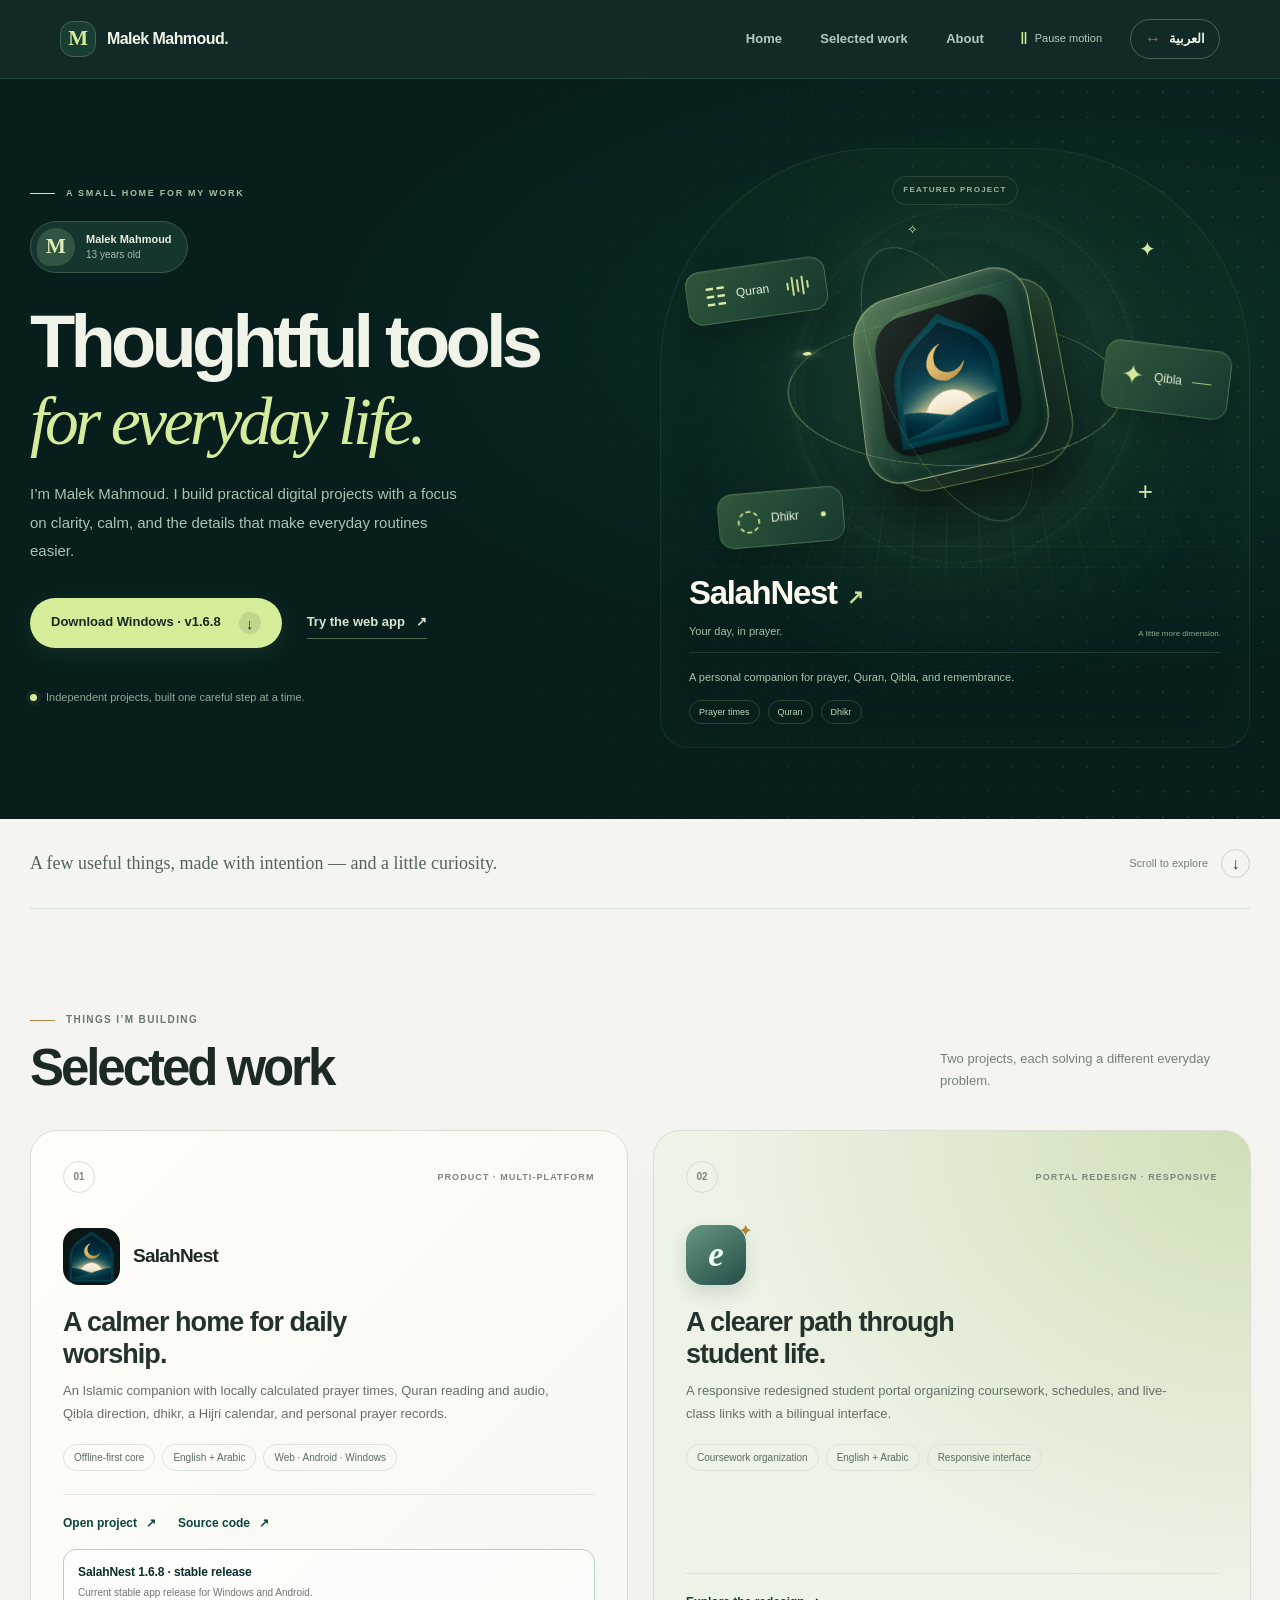
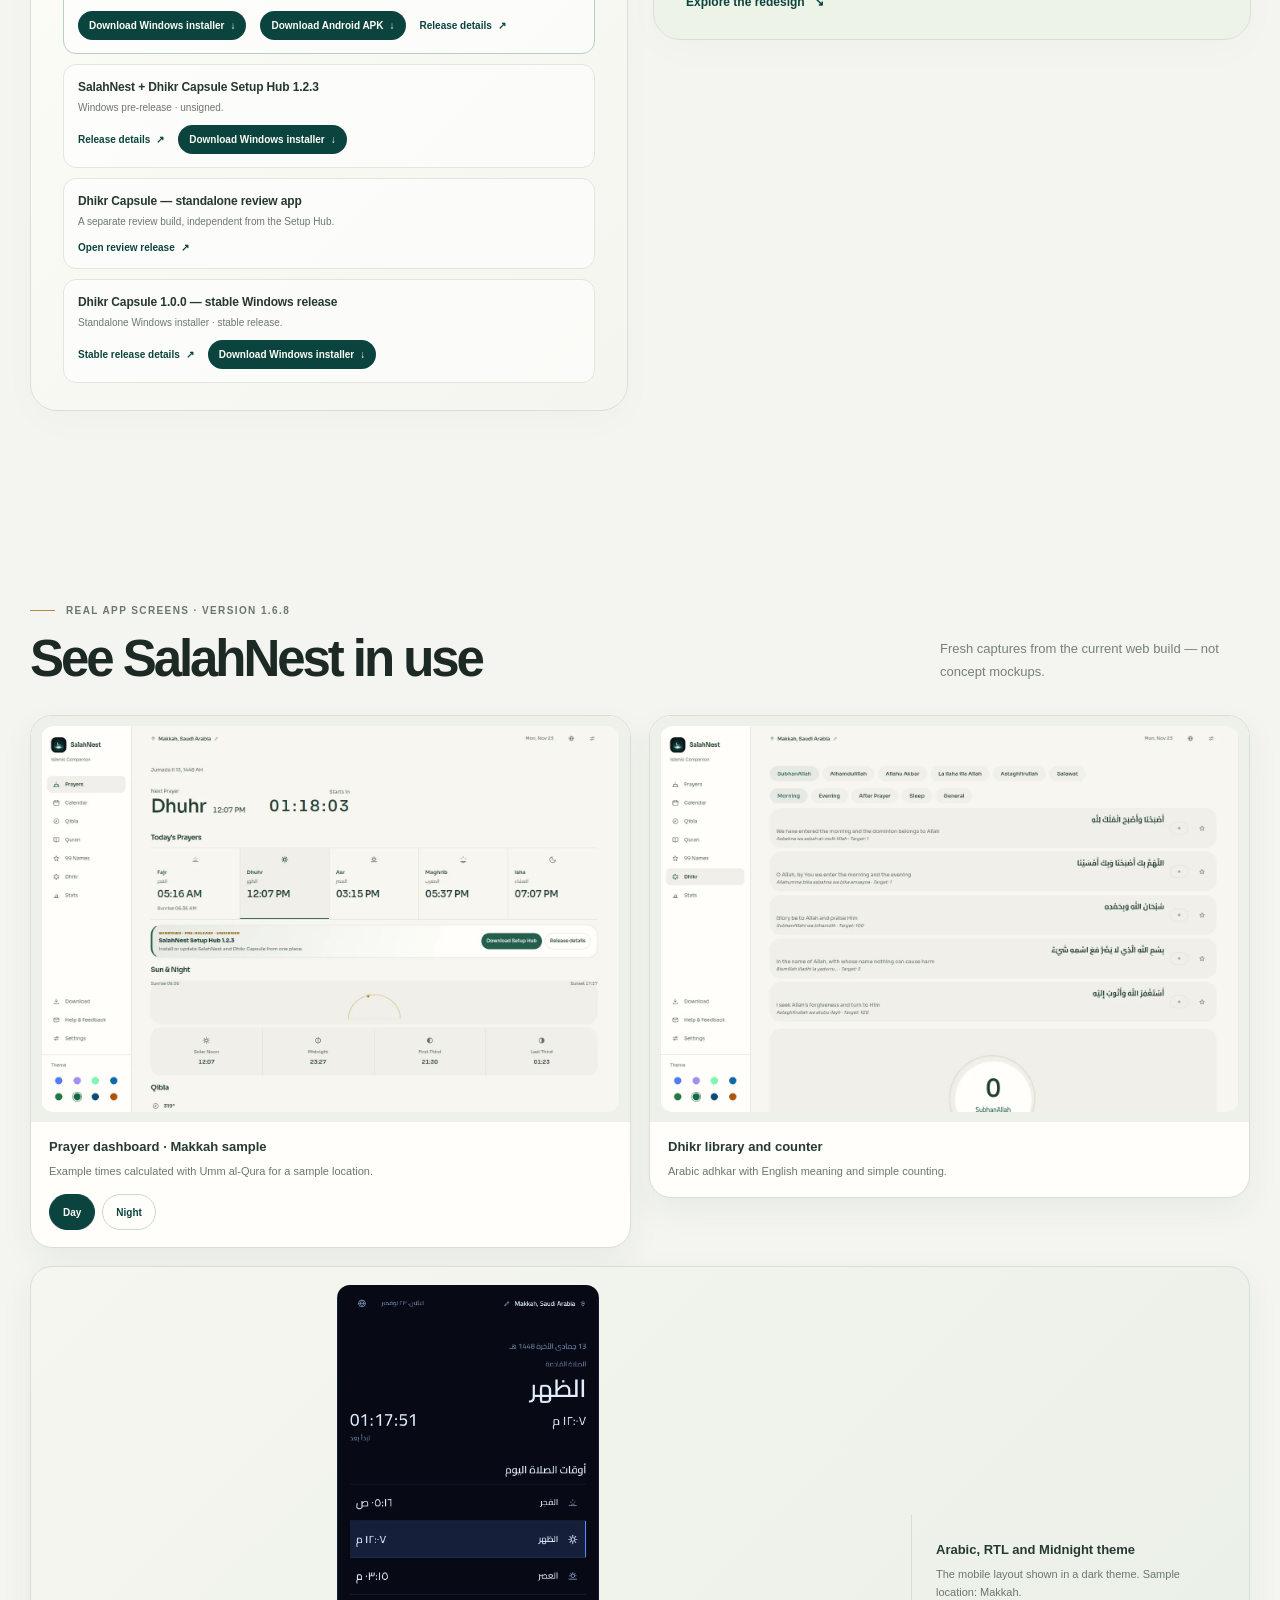
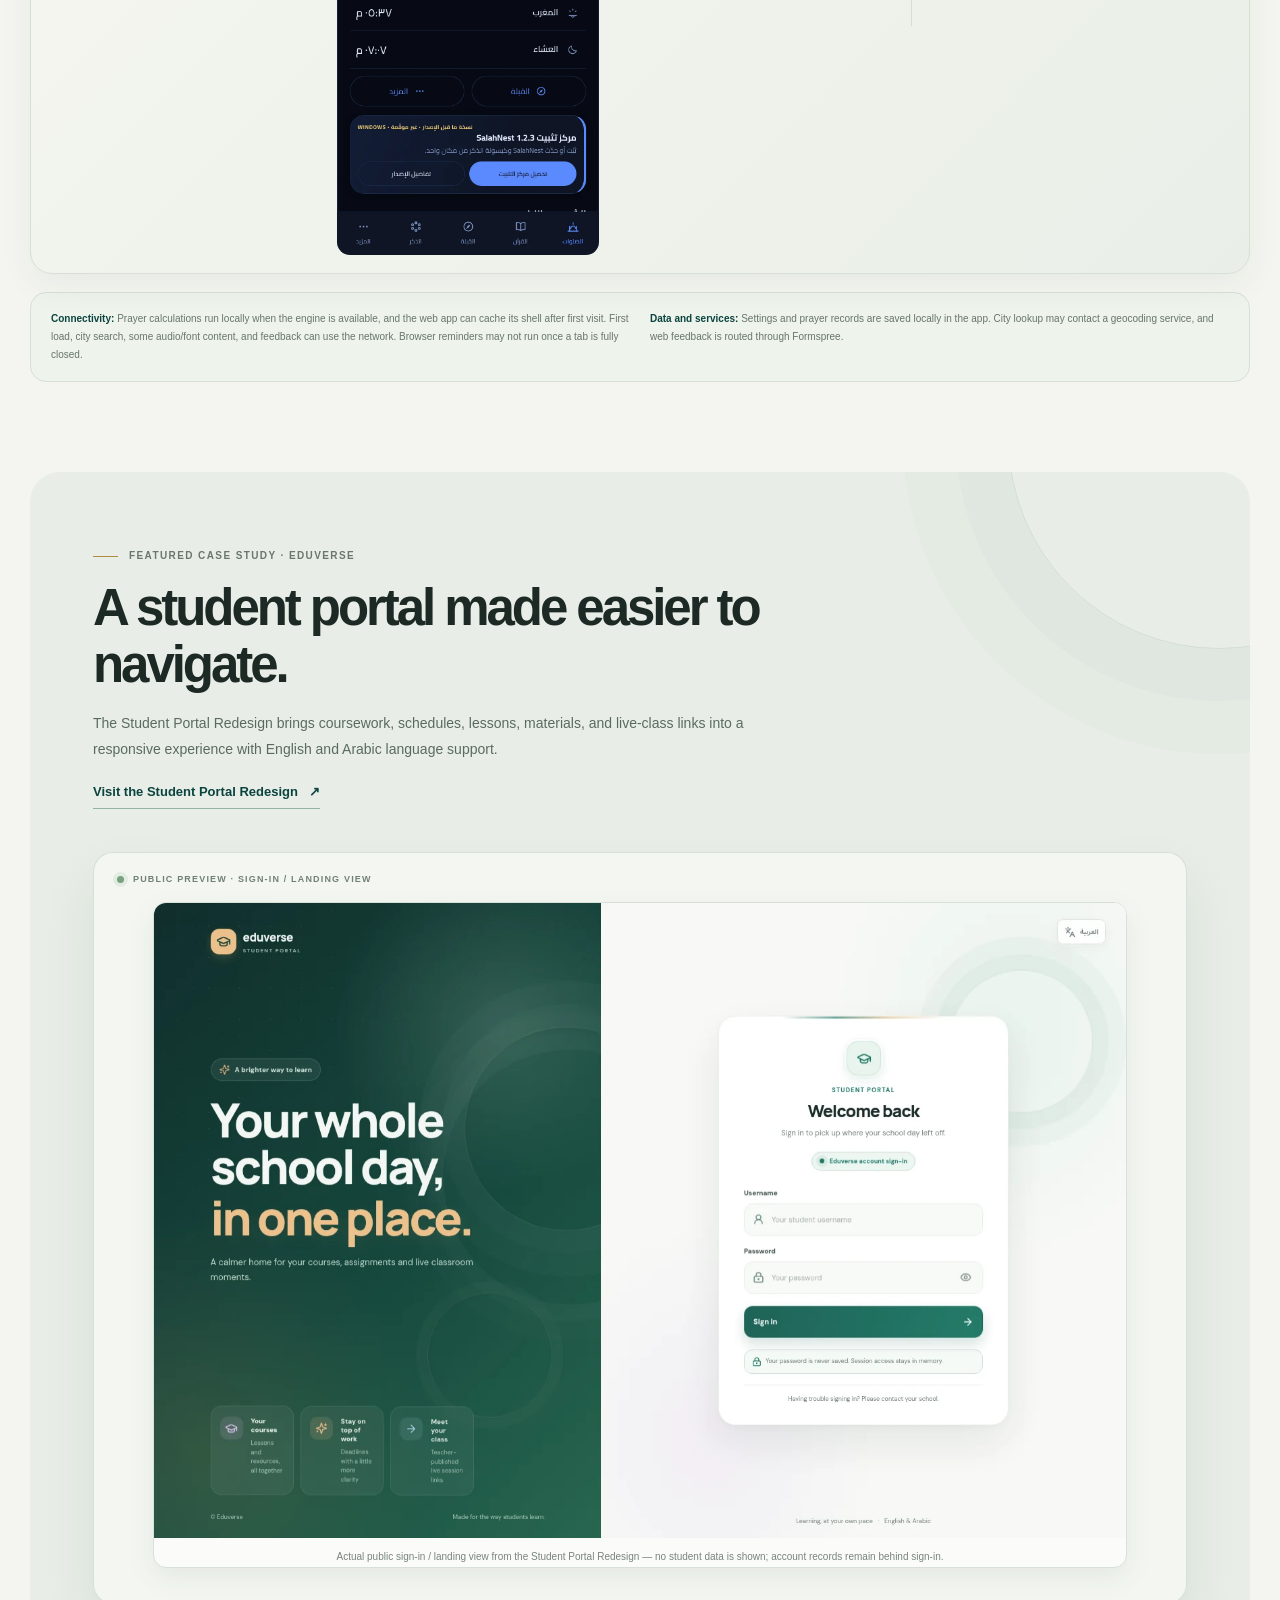
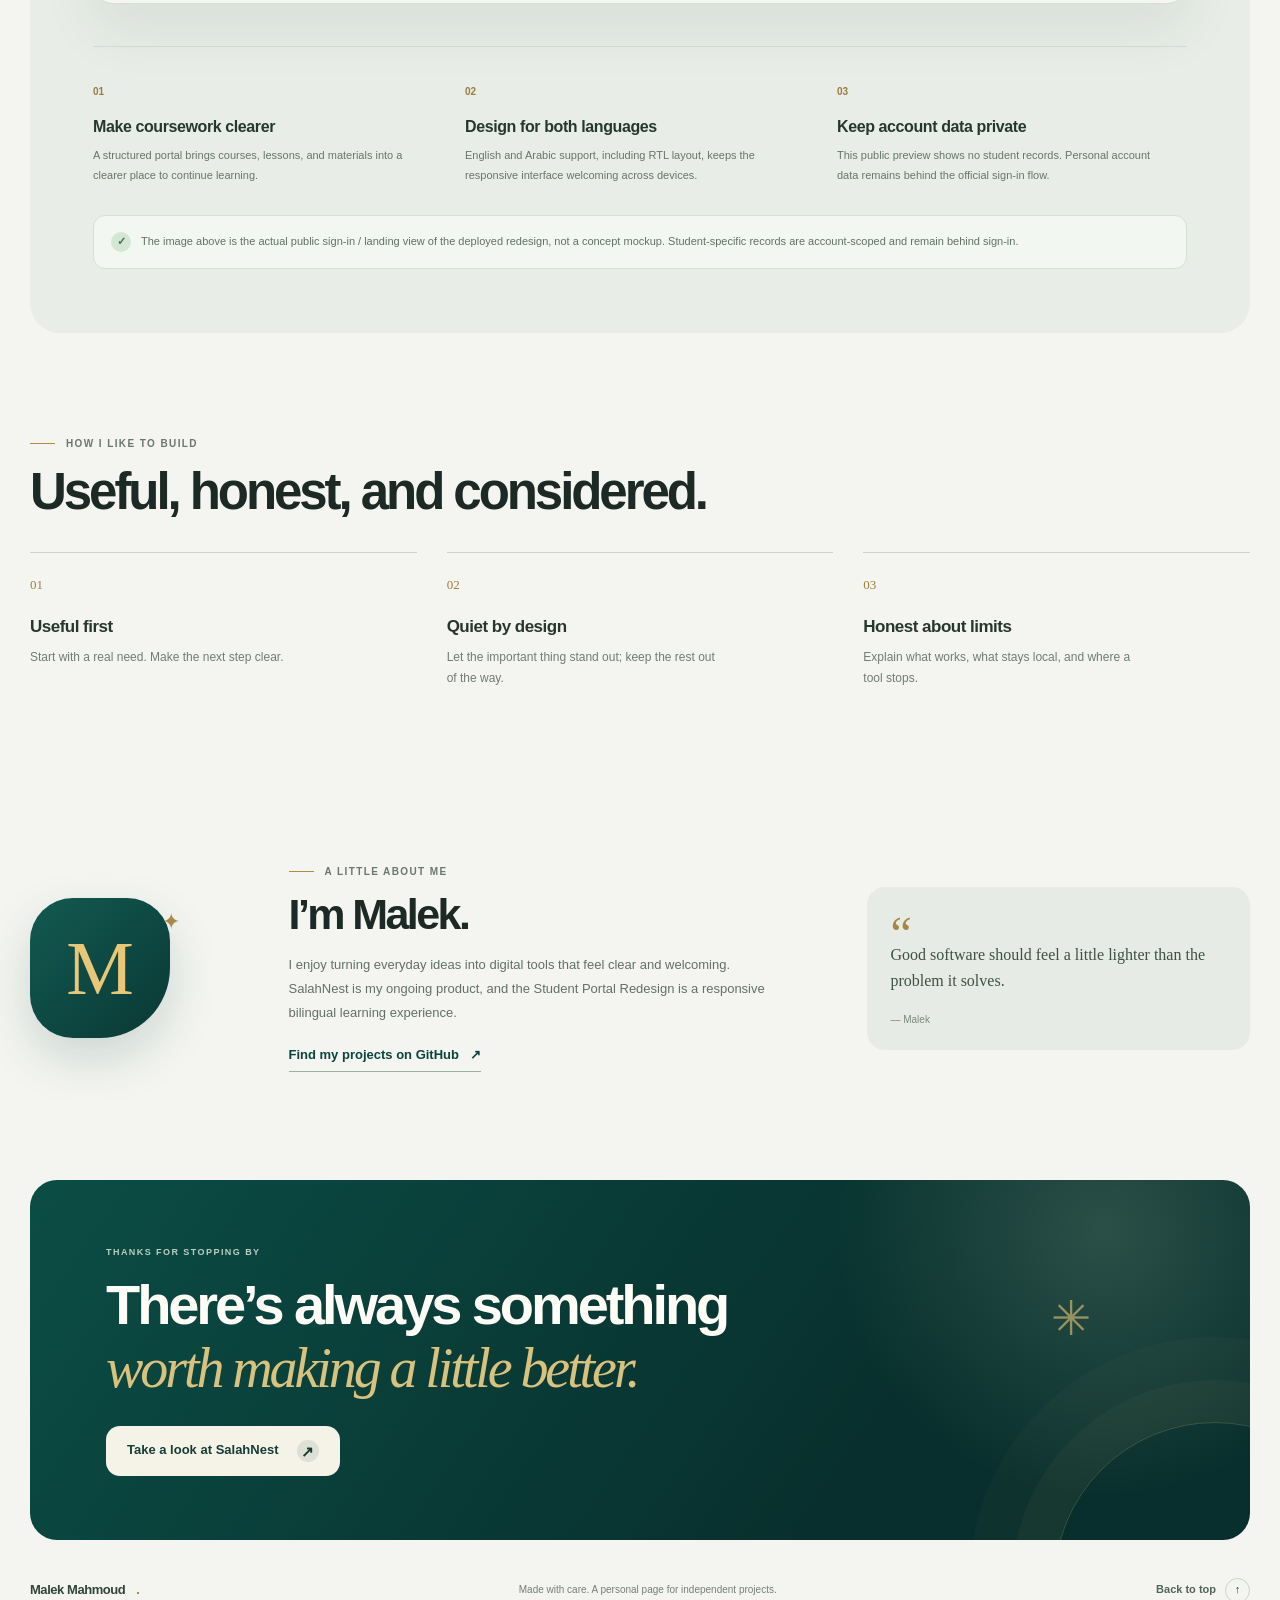
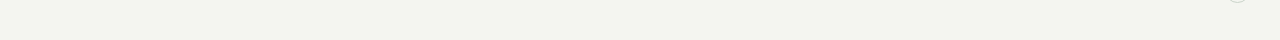
==== commit 8e6a1c41: "Refresh portfolio with SalahNest releases and screenshots" ====
--- a/index.html
+++ b/index.html
@@ -240,7 +240,7 @@
       <div class="hero-profile"><span class="hero-avatar" aria-hidden="true">M</span><span class="hero-profile-copy"><strong data-i18n="profile-name">Malek Mahmoud</strong><small data-i18n="profile-age">13 years old</small></span></div>
       <h1 id="hero-title"><span data-i18n="hero-title-one">Thoughtful tools</span><br><em data-i18n="hero-title-two">for everyday life.</em></h1>
       <p class="hero-lede" data-i18n="hero-lede">I’m Malek Mahmoud. I build practical digital projects with a focus on clarity, calm, and the details that make everyday routines easier.</p>
-      <div class="hero-actions"><a class="button button-primary" href="#work"><span data-i18n="hero-cta-work">Explore my work</span><span class="button-arrow" aria-hidden="true">↘</span></a><a class="text-link" href="https://malekmahmouda.github.io/salahnest/" target="_blank" rel="noopener noreferrer"><span data-i18n="hero-cta-app">Open SalahNest</span><span aria-hidden="true">↗</span></a></div>
+      <div class="hero-actions"><a class="button button-primary" href="https://github.com/MalekMahmouda/salahnest/releases/download/v1.6.8/SalahNest-Setup-1.6.8.exe" target="_blank" rel="noopener noreferrer"><span data-i18n="hero-cta-download">Download Windows · v1.6.8</span><span class="button-arrow" aria-hidden="true">↓</span></a><a class="text-link" href="https://malekmahmouda.github.io/salahnest/" target="_blank" rel="noopener noreferrer"><span data-i18n="hero-cta-app">Try the web app</span><span aria-hidden="true">↗</span></a></div>
       <div class="hero-footnote"><span class="status-dot" aria-hidden="true"></span><span data-i18n="hero-footnote">Independent projects, built one careful step at a time.</span></div>
     </div><aside class="hero-art" aria-label="Featured project: SalahNest">
       <div class="featured-topline"><span data-i18n="featured-label">FEATURED PROJECT</span><span class="featured-index">01 / 02</span></div>
@@ -261,10 +261,20 @@
     <section class="intro-strip section-shell" aria-label="Introduction"><p data-i18n="intro-strip">A few useful things, made with intention — and a little curiosity.</p><a href="#work" class="scroll-cue"><span data-i18n="scroll-cue">Scroll to explore</span><span aria-hidden="true">↓</span></a></section>
 
     <section class="work-section section-shell section-space" id="work" aria-labelledby="work-title"><div class="section-heading"><div><p class="eyebrow"><span class="eyebrow-line"></span><span data-i18n="work-eyebrow">THINGS I’M BUILDING</span></p><h2 id="work-title" data-i18n="work-title">Selected work</h2></div><p class="section-note" data-i18n="work-note">Two projects, each solving a different everyday problem.</p></div>
-      <div class="project-grid"><article class="project-card project-salahnest"><div class="project-card-top"><span class="project-number">01</span><span class="project-kind" data-i18n="salahnest-kind">PRODUCT · MULTI-PLATFORM</span></div><div class="project-logo-row"><img src="salahnest-mark.png" alt="SalahNest logo" width="62" height="62"><span class="project-wordmark">SalahNest</span></div><h3 data-i18n="salahnest-title">A calmer home for daily worship.</h3><p class="project-description" data-i18n="salahnest-description">An Islamic companion with locally calculated prayer times, Quran reading and audio, Qibla direction, dhikr, a Hijri calendar, and personal prayer records.</p><ul class="tag-list"><li data-i18n="salahnest-tag-one">Offline-first core</li><li data-i18n="salahnest-tag-two">English + Arabic</li><li data-i18n="salahnest-tag-three">Web · Android · Windows</li></ul><div class="project-links"><a href="https://malekmahmouda.github.io/salahnest/" target="_blank" rel="noopener noreferrer"><span data-i18n="open-project">Open project</span><span aria-hidden="true">↗</span></a><a href="https://github.com/MalekMahmouda/salahnest" target="_blank" rel="noopener noreferrer"><span data-i18n="view-source">Source code</span><span aria-hidden="true">↗</span></a></div><div class="project-downloads"><section class="project-release"><h4 data-i18n="setup-hub-title">SalahNest + Dhikr Capsule Setup Hub 1.2.3</h4><p class="project-release-note" data-i18n="setup-hub-note">Windows pre-release · unsigned.</p><div class="project-release-actions"><a href="https://github.com/MalekMahmouda/salahnest/releases/tag/setup-hub-v1.2.3" target="_blank" rel="noopener noreferrer"><span data-i18n="release-details">Release details</span><span aria-hidden="true">↗</span></a><a class="project-release-download" href="https://github.com/MalekMahmouda/salahnest/releases/download/setup-hub-v1.2.3/SalahNest-Dhikr-Capsule-Setup-Hub-Native-Candidate-1.2.3.exe" target="_blank" rel="noopener noreferrer"><span data-i18n="setup-hub-download">Download Windows installer</span><span aria-hidden="true">↓</span></a></div></section><section class="project-release"><h4 data-i18n="capsule-title">Dhikr Capsule — standalone review app</h4><p class="project-release-note" data-i18n="capsule-note">A separate review build, independent from the Setup Hub.</p><div class="project-release-actions"><a href="https://github.com/MalekMahmouda/dhikr-capsule/releases/tag/v2026.11.18-review" target="_blank" rel="noopener noreferrer"><span data-i18n="capsule-release">Open review release</span><span aria-hidden="true">↗</span></a></div></section><section class="project-release"><h4 data-i18n="capsule-stable-title">Dhikr Capsule 1.0.0 — stable Windows release</h4><p class="project-release-note" data-i18n="capsule-stable-note">Standalone Windows installer · stable release.</p><div class="project-release-actions"><a href="https://github.com/MalekMahmouda/dhikr-capsule/releases/tag/v1.0.0" target="_blank" rel="noopener noreferrer"><span data-i18n="capsule-stable-details">Stable release details</span><span aria-hidden="true">↗</span></a><a class="project-release-download" href="https://github.com/MalekMahmouda/dhikr-capsule/releases/download/v1.0.0/Dhikr-Capsule-WPF-Setup-1.0.0.exe" target="_blank" rel="noopener noreferrer"><span data-i18n="capsule-stable-download">Download Windows installer</span><span aria-hidden="true">↓</span></a></div></section></div></article>
+      <div class="project-grid"><article class="project-card project-salahnest"><div class="project-card-top"><span class="project-number">01</span><span class="project-kind" data-i18n="salahnest-kind">PRODUCT · MULTI-PLATFORM</span></div><div class="project-logo-row"><img src="salahnest-mark.png" alt="SalahNest logo" width="62" height="62"><span class="project-wordmark">SalahNest</span></div><h3 data-i18n="salahnest-title">A calmer home for daily worship.</h3><p class="project-description" data-i18n="salahnest-description">An Islamic companion with locally calculated prayer times, Quran reading and audio, Qibla direction, dhikr, a Hijri calendar, and personal prayer records.</p><ul class="tag-list"><li data-i18n="salahnest-tag-one">Offline-first core</li><li data-i18n="salahnest-tag-two">English + Arabic</li><li data-i18n="salahnest-tag-three">Web · Android · Windows</li></ul><div class="project-links"><a href="https://malekmahmouda.github.io/salahnest/" target="_blank" rel="noopener noreferrer"><span data-i18n="open-project">Open project</span><span aria-hidden="true">↗</span></a><a href="https://github.com/MalekMahmouda/salahnest" target="_blank" rel="noopener noreferrer"><span data-i18n="view-source">Source code</span><span aria-hidden="true">↗</span></a></div><div class="project-downloads"><section class="project-release project-release-primary"><h4 data-i18n="salahnest-release-title">SalahNest 1.6.8 · stable release</h4><p class="project-release-note" data-i18n="salahnest-release-note">Current stable app release for Windows and Android.</p><div class="project-release-actions"><a class="project-release-download" href="https://github.com/MalekMahmouda/salahnest/releases/download/v1.6.8/SalahNest-Setup-1.6.8.exe" target="_blank" rel="noopener noreferrer"><span data-i18n="salahnest-download-windows">Download Windows installer</span><span aria-hidden="true">↓</span></a><a class="project-release-download" href="https://github.com/MalekMahmouda/salahnest/releases/download/v1.6.8/SalahNest-Android-1.6.8-production-signed.apk" target="_blank" rel="noopener noreferrer"><span data-i18n="salahnest-download-android">Download Android APK</span><span aria-hidden="true">↓</span></a><a href="https://github.com/MalekMahmouda/salahnest/releases/tag/v1.6.8" target="_blank" rel="noopener noreferrer"><span data-i18n="salahnest-release-details">Release details</span><span aria-hidden="true">↗</span></a></div></section><section class="project-release"><h4 data-i18n="setup-hub-title">SalahNest + Dhikr Capsule Setup Hub 1.2.3</h4><p class="project-release-note" data-i18n="setup-hub-note">Windows pre-release · unsigned.</p><div class="project-release-actions"><a href="https://github.com/MalekMahmouda/salahnest/releases/tag/setup-hub-v1.2.3" target="_blank" rel="noopener noreferrer"><span data-i18n="release-details">Release details</span><span aria-hidden="true">↗</span></a><a class="project-release-download" href="https://github.com/MalekMahmouda/salahnest/releases/download/setup-hub-v1.2.3/SalahNest-Dhikr-Capsule-Setup-Hub-Native-Candidate-1.2.3.exe" target="_blank" rel="noopener noreferrer"><span data-i18n="setup-hub-download">Download Windows installer</span><span aria-hidden="true">↓</span></a></div></section><section class="project-release"><h4 data-i18n="capsule-title">Dhikr Capsule — standalone review app</h4><p class="project-release-note" data-i18n="capsule-note">A separate review build, independent from the Setup Hub.</p><div class="project-release-actions"><a href="https://github.com/MalekMahmouda/dhikr-capsule/releases/tag/v2026.11.18-review" target="_blank" rel="noopener noreferrer"><span data-i18n="capsule-release">Open review release</span><span aria-hidden="true">↗</span></a></div></section><section class="project-release"><h4 data-i18n="capsule-stable-title">Dhikr Capsule 1.0.0 — stable Windows release</h4><p class="project-release-note" data-i18n="capsule-stable-note">Standalone Windows installer · stable release.</p><div class="project-release-actions"><a href="https://github.com/MalekMahmouda/dhikr-capsule/releases/tag/v1.0.0" target="_blank" rel="noopener noreferrer"><span data-i18n="capsule-stable-details">Stable release details</span><span aria-hidden="true">↗</span></a><a class="project-release-download" href="https://github.com/MalekMahmouda/dhikr-capsule/releases/download/v1.0.0/Dhikr-Capsule-WPF-Setup-1.0.0.exe" target="_blank" rel="noopener noreferrer"><span data-i18n="capsule-stable-download">Download Windows installer</span><span aria-hidden="true">↓</span></a></div></section></div></article>
         <article class="project-card project-eduverse"><div class="project-card-top"><span class="project-number">02</span><span class="project-kind" data-i18n="eduverse-kind">PORTAL REDESIGN · RESPONSIVE</span></div><div class="eduverse-mark" aria-hidden="true"><span>e</span><span class="eduverse-mark-spark">✦</span></div><h3 data-i18n="eduverse-title">A clearer path through student life.</h3><p class="project-description" data-i18n="eduverse-description">A responsive redesigned student portal organizing coursework, schedules, and live-class links with a bilingual interface.</p><ul class="tag-list"><li data-i18n="eduverse-tag-one">Coursework organization</li><li data-i18n="eduverse-tag-two">English + Arabic</li><li data-i18n="eduverse-tag-three">Responsive interface</li></ul><a class="single-project-link" href="#eduverse"><span data-i18n="explore-case-study">Explore the redesign</span><span aria-hidden="true">↘</span></a></article></div>
     </section>
 
+
+    <section class="salahnest-showcase section-shell" id="salahnest-preview" aria-labelledby="salahnest-preview-title">
+      <div class="section-heading"><div><p class="eyebrow"><span class="eyebrow-line"></span><span data-i18n="salahnest-preview-eyebrow">REAL APP SCREENS · VERSION 1.6.8</span></p><h2 id="salahnest-preview-title" data-i18n="salahnest-preview-title-text">See SalahNest in use</h2></div><p class="section-note" data-i18n="salahnest-preview-note">Fresh captures from the current web build — not concept mockups.</p></div>
+      <div class="salahnest-preview-grid">
+        <figure class="salahnest-preview-card preview-prayer"><a class="salahnest-preview-image" href="assets/salahnest/prayer-times.webp" target="_blank" rel="noopener noreferrer"><img src="assets/salahnest/prayer-times.webp" data-light-src="assets/salahnest/prayer-times.webp" data-dark-src="assets/salahnest/prayer-times-dark.webp" data-selected-theme="light" width="1440" height="960" loading="lazy" decoding="async" alt="SalahNest prayer dashboard with Makkah sample location" data-alt-en="SalahNest prayer dashboard with Makkah sample location" data-alt-ar="لوحة مواقيت الصلاة في صلاح نست مع مكة كموقع تجريبي"></a><figcaption><strong data-i18n="salahnest-prayer-caption">Prayer dashboard · Makkah sample</strong><span data-i18n="salahnest-prayer-note">Example times calculated with Umm al-Qura for a sample location.</span><div class="salahnest-theme-toggle" role="group" data-aria-i18n="salahnest-theme-group" aria-label="Prayer preview theme"><button type="button" data-preview-theme="light" aria-pressed="true" data-i18n="salahnest-theme-day">Day</button><button type="button" data-preview-theme="dark" aria-pressed="false" data-i18n="salahnest-theme-night">Night</button></div></figcaption></figure>
+        <figure class="salahnest-preview-card preview-dhikr"><a class="salahnest-preview-image" href="assets/salahnest/dhikr.webp" target="_blank" rel="noopener noreferrer"><img src="assets/salahnest/dhikr.webp" width="1440" height="960" loading="lazy" decoding="async" alt="SalahNest dhikr library with Arabic text and English meanings" data-alt-en="SalahNest dhikr library with Arabic text and English meanings" data-alt-ar="مكتبة الأذكار في صلاح نست مع النص العربي والمعاني الإنجليزية"></a><figcaption><strong data-i18n="salahnest-dhikr-caption">Dhikr library and counter</strong><span data-i18n="salahnest-dhikr-note">Arabic adhkar with English meaning and simple counting.</span></figcaption></figure>
+        <figure class="salahnest-preview-card preview-night"><a class="salahnest-preview-image" href="assets/salahnest/arabic-night.webp" target="_blank" rel="noopener noreferrer"><img src="assets/salahnest/arabic-night.webp" width="860" height="1864" loading="lazy" decoding="async" alt="SalahNest mobile layout in Arabic and Midnight theme" data-alt-en="SalahNest mobile layout in Arabic and Midnight theme" data-alt-ar="واجهة صلاح نست للهاتف بالعربية والمظهر الليلي"></a><figcaption><strong data-i18n="salahnest-night-caption">Arabic, RTL and Midnight theme</strong><span data-i18n="salahnest-night-note">The mobile layout shown in a dark theme. Sample location: Makkah.</span></figcaption></figure>
+      </div>
+      <aside class="salahnest-usage-note" aria-label="Connectivity and privacy notes"><p><strong data-i18n="salahnest-network-label">Connectivity:</strong> <span data-i18n="salahnest-network-note">Prayer calculations run locally when the engine is available, and the web app can cache its shell after first visit. First load, city search, some audio/font content, and feedback can use the network. Browser reminders may not run once a tab is fully closed.</span></p><p><strong data-i18n="salahnest-privacy-label">Data and services:</strong> <span data-i18n="salahnest-privacy-note">Settings and prayer records are saved locally in the app. City lookup may contact a geocoding service, and web feedback is routed through Formspree.</span></p></aside>
+    </section>
     <section class="eduverse-section section-shell" id="eduverse" aria-labelledby="eduverse-heading"><div class="eduverse-intro"><p class="eyebrow"><span class="eyebrow-line"></span><span data-i18n="case-eyebrow">FEATURED CASE STUDY · EDUVERSE</span></p><h2 id="eduverse-heading" data-i18n="case-title">A student portal made easier to navigate.</h2><p class="case-lede" data-i18n="case-lede">The Student Portal Redesign brings coursework, schedules, lessons, materials, and live-class links into a responsive experience with English and Arabic language support.</p><a class="text-link case-link" href="https://eduverse-redesign.vercel.app" target="_blank" rel="noopener noreferrer"><span data-i18n="visit-eduverse">Visit the Student Portal Redesign</span><span aria-hidden="true">↗</span></a></div>
       <div class="case-visual-wrap"><div class="case-visual-label"><span class="visual-pulse"></span><span data-i18n="visual-label">PUBLIC PREVIEW · SIGN-IN / LANDING VIEW</span></div><figure class="case-visual"><img class="eduverse-screenshot" src="eduverse-redesign.webp" width="1440" height="940" alt="Eduverse Student Portal public sign-in and landing view, shown without student data"><figcaption class="visual-caption" data-i18n="visual-caption">Actual public sign-in / landing view from the Student Portal Redesign — no student data is shown; account records remain behind sign-in.</figcaption></figure></div>
       <div class="case-details"><div class="detail-card"><span class="detail-index">01</span><h3 data-i18n="detail-one-title">Make coursework clearer</h3><p data-i18n="detail-one-copy">A structured portal brings courses, lessons, and materials into a clearer place to continue learning.</p></div><div class="detail-card"><span class="detail-index">02</span><h3 data-i18n="detail-two-title">Design for both languages</h3><p data-i18n="detail-two-copy">English and Arabic support, including RTL layout, keeps the responsive interface welcoming across devices.</p></div><div class="detail-card"><span class="detail-index">03</span><h3 data-i18n="detail-three-title">Keep account data private</h3><p data-i18n="detail-three-copy">This public preview shows no student records. Personal account data remains behind the official sign-in flow.</p></div></div>
@@ -304,6 +314,49 @@
 copy.ar["capsule-stable-details"] = "تفاصيل الإصدار المستقر";
 copy.ar["capsule-stable-download"] = "تنزيل مثبّت ويندوز";
 
+Object.assign(copy.en, {
+  "hero-cta-download": "Download Windows · v1.6.8", "hero-cta-app": "Try the web app",
+  "salahnest-release-title": "SalahNest 1.6.8 · stable release", "salahnest-release-note": "Current stable app release for Windows and Android.",
+  "salahnest-download-windows": "Download Windows installer", "salahnest-download-android": "Download Android APK", "salahnest-release-details": "Release details",
+  "salahnest-preview-eyebrow": "REAL APP SCREENS · VERSION 1.6.8", "salahnest-preview-title-text": "See SalahNest in use", "salahnest-preview-note": "Fresh captures from the current web build — not concept mockups.",
+  "salahnest-theme-group": "Prayer screen theme", "salahnest-theme-day": "Day", "salahnest-theme-night": "Night",
+  "salahnest-prayer-caption": "Prayer dashboard · Makkah sample", "salahnest-prayer-note": "Example times calculated with Umm al-Qura for a sample location.",
+  "salahnest-dhikr-caption": "Dhikr library and counter", "salahnest-dhikr-note": "Arabic adhkar with English meaning and simple counting.",
+  "salahnest-night-caption": "Arabic, RTL and Midnight theme", "salahnest-night-note": "The mobile layout shown in a dark theme. Sample location: Makkah.",
+  "salahnest-network-label": "Connectivity:", "salahnest-network-note": "Prayer calculations run locally when the engine is available, and the web app can cache its shell after first visit. First load, city search, some audio/font content, and feedback can use the network. Browser reminders may not run once a tab is fully closed.",
+  "salahnest-privacy-label": "Data and services:", "salahnest-privacy-note": "Settings and prayer records are saved locally in the app. City lookup may contact a geocoding service, and web feedback is routed through Formspree."
+});
+Object.assign(copy.ar, {
+  "hero-cta-download": "تنزيل ويندوز · 1.6.8", "hero-cta-app": "جرّب نسخة الويب",
+  "salahnest-release-title": "صلاح نست 1.6.8 · الإصدار المستقر", "salahnest-release-note": "الإصدار المستقر الحالي لويندوز وأندرويد.",
+  "salahnest-download-windows": "تنزيل مثبّت ويندوز", "salahnest-download-android": "تنزيل ملف أندرويد APK", "salahnest-release-details": "تفاصيل الإصدار",
+  "salahnest-preview-eyebrow": "لقطات حقيقية · الإصدار 1.6.8", "salahnest-preview-title-text": "شاهد صلاح نست أثناء الاستخدام", "salahnest-preview-note": "لقطات جديدة من نسخة الويب الحالية، وليست نماذج تصورية.",
+  "salahnest-theme-group": "مظهر لوحة الصلاة", "salahnest-theme-day": "نهاري", "salahnest-theme-night": "ليلي",
+  "salahnest-prayer-caption": "لوحة الصلاة · مكة كموقع تجريبي", "salahnest-prayer-note": "مواقيت تجريبية حُسبت بأم القرى لموقع تجريبي.",
+  "salahnest-dhikr-caption": "مكتبة الأذكار والعدّاد", "salahnest-dhikr-note": "أذكار عربية مع معانيها بالإنجليزية وإمكانية العدّ.",
+  "salahnest-night-caption": "العربية واتجاه RTL والمظهر الليلي", "salahnest-night-note": "عرض الهاتف بالمظهر الداكن. الموقع التجريبي: مكة.",
+  "salahnest-network-label": "الاتصال:", "salahnest-network-note": "تُحسب المواقيت محليًا عند توفر محرك الحساب، ويمكن لتطبيق الويب حفظ واجهته بعد أول زيارة. قد يتطلب أول تحميل والبحث عن مدينة وبعض الصوتيات والخطوط وإرسال الملاحظات اتصالًا بالإنترنت. وقد لا تعمل تذكيرات المتصفح بعد إغلاق علامة التبويب تمامًا.",
+  "salahnest-privacy-label": "البيانات والخدمات:", "salahnest-privacy-note": "يحفظ التطبيق الإعدادات وسجل الصلاة محليًا. وقد يتصل البحث عن المدن بخدمة تحديد مواقع، وتُرسل ملاحظات نسخة الويب عبر Formspree."
+});
+
+document.querySelectorAll("[data-preview-theme]").forEach((button) => {
+  button.addEventListener("click", () => {
+    const card = button.closest(".preview-prayer");
+    const image = card && card.querySelector("img[data-dark-src]");
+    if (!image) return;
+    const theme = button.dataset.previewTheme === "dark" ? "dark" : "light";
+    const src = theme === "dark" ? image.dataset.darkSrc : image.dataset.lightSrc;
+    image.dataset.selectedTheme = theme;
+    image.src = src;
+    const link = image.closest("a"); if (link) link.href = src;
+    card.querySelectorAll("[data-preview-theme]").forEach((choice) => {
+      const active = choice.dataset.previewTheme === theme;
+      choice.classList.toggle("active", active);
+      choice.setAttribute("aria-pressed", String(active));
+    });
+  });
+});
+
 const languageToggle = document.getElementById("languageToggle");
 const languageLabel = document.getElementById("languageLabel");
 const menuToggle = document.getElementById("menuToggle");
@@ -313,6 +366,7 @@
   document.documentElement.lang = lang;
   document.documentElement.dir = lang === "ar" ? "rtl" : "ltr";
   document.querySelectorAll("[data-i18n]").forEach((element) => { const value = copy[lang][element.dataset.i18n]; if (value !== undefined) element.textContent = value; });
+  document.querySelectorAll("[data-aria-i18n]").forEach((element) => { const value = copy[lang][element.dataset.ariaI18n]; if (value !== undefined) element.setAttribute("aria-label", value); });
   document.title = lang === "ar" ? "مالك محمود — مشاريع رقمية مدروسة" : "Malek Mahmoud — Thoughtful digital projects";
   document.querySelector('meta[name="description"]').content = lang === "ar" ? "مالك محمود — مشاريع رقمية تشمل صلاح نست وإعادة تصميم بوابة الطالب Eduverse." : "Malek Mahmoud — thoughtful digital projects including SalahNest and the Eduverse Student Portal Redesign.";
   languageLabel.textContent = lang === "ar" ? "English" : "العربية"; languageLabel.lang = lang === "ar" ? "en" : "ar";
@@ -321,6 +375,7 @@
   document.querySelector(".hero-art").setAttribute("aria-label", lang === "ar" ? "المشروع الأبرز: صلاح نست" : "Featured project: SalahNest");
   document.querySelectorAll(".tag-list").forEach((list, index) => list.setAttribute("aria-label", lang === "ar" ? (index === 0 ? "مزايا صلاح نست" : "نطاق إعادة تصميم بوابة الطالب") : (index === 0 ? "SalahNest features" : "Student Portal Redesign scope")));
   document.querySelector(".case-visual img").alt = lang === "ar" ? "شاشة الدخول والواجهة الأولية العامة لبوابة الطالب Eduverse، من دون بيانات طلاب" : "Eduverse Student Portal public sign-in and landing view, shown without student data";
+  document.querySelectorAll(".salahnest-preview-image img[data-alt-en]").forEach((image) => { image.alt = lang === "ar" ? image.dataset.altAr : image.dataset.altEn; });
   document.querySelectorAll(".project-logo-row img").forEach((image) => image.alt = lang === "ar" ? "شعار صلاح نست" : "SalahNest logo");
   try { localStorage.setItem("malek-home-language", lang); } catch { /* Storage is optional. */ }
 }
--- a/styles.css
+++ b/styles.css
@@ -351,3 +351,49 @@
 .project-release-actions .project-release-download:hover { background: #173a31; }
 .project-release-actions a:focus-visible { outline: 2px solid #a4772e; outline-offset: 3px; }
 @media (max-width: 390px) { .project-release { padding: 12px; } .project-release-actions { gap: 8px 11px; } }
+
+
+/* SalahNest: verified app preview and direct stable downloads. */
+.project-release-primary { border-color: #b8d0c1; background: linear-gradient(135deg, #f2f7ef, #fffefa); }
+.project-release-primary h4 { color: var(--forest-deep); }
+.project-release-primary .project-release-download { white-space: normal; }
+.salahnest-showcase { padding-block: 82px 90px; }
+.salahnest-showcase .section-heading { margin-bottom: 28px; }
+.salahnest-preview-grid { display: grid; grid-template-columns: repeat(2, minmax(0, 1fr)); align-items: start; gap: 18px; }
+.salahnest-preview-card { min-width: 0; margin: 0; overflow: hidden; border: 1px solid var(--line); border-radius: 22px; background: var(--white); box-shadow: 0 12px 34px rgba(27,54,44,.055); }
+.salahnest-preview-image { display: block; padding: 10px; background: #edf1e9; }
+.salahnest-preview-image:focus-visible { outline-offset: -3px; }
+.salahnest-preview-image img { display: block; width: 100%; height: auto; border-radius: 13px; }
+.salahnest-preview-card figcaption { display: flex; flex-direction: column; gap: 4px; padding: 14px 18px 17px; color: #6b786e; font-size: 11px; line-height: 1.7; }
+.salahnest-preview-card figcaption strong { color: #263a31; font-size: 13px; font-weight: 720; }
+.preview-night { grid-column: 1 / -1; display: grid; grid-template-columns: minmax(0, 1fr) minmax(230px, 320px); align-items: center; gap: 24px; padding: 18px; background: linear-gradient(135deg, #f5f6ef, #e9efe8); }
+.preview-night .salahnest-preview-image { grid-column: 1; justify-self: center; width: min(100%, 290px); padding: 0; background: transparent; }
+.preview-night .salahnest-preview-image img { max-height: 570px; width: auto; max-width: 100%; margin-inline: auto; object-fit: contain; }
+.preview-night figcaption { grid-column: 2; padding: 24px; border-inline-start: 1px solid #d3ddd4; }
+.salahnest-usage-note { display: grid; grid-template-columns: repeat(2, minmax(0, 1fr)); gap: 20px; margin-top: 18px; padding: 17px 20px; border: 1px solid #d7e0d6; border-radius: 16px; background: #eef3ec; color: #68756c; }
+.salahnest-usage-note p { margin: 0; font-size: 10px; line-height: 1.8; }
+.salahnest-usage-note strong { color: var(--forest); font-size: 10px; font-weight: 750; }
+@media (max-width: 900px) {
+  .salahnest-preview-grid { grid-template-columns: 1fr; }
+  .preview-night { grid-column: auto; }
+}
+@media (max-width: 680px) {
+  .salahnest-showcase { padding-block: 66px 70px; }
+  .salahnest-preview-grid { gap: 14px; }
+  .salahnest-preview-card { border-radius: 18px; }
+  .salahnest-preview-image { padding: 7px; }
+  .salahnest-preview-card figcaption { padding: 12px 14px 14px; font-size: 10px; }
+  .salahnest-preview-card figcaption strong { font-size: 12px; }
+  .preview-night { grid-template-columns: 1fr; justify-items: center; gap: 8px; padding: 12px; }
+  .preview-night .salahnest-preview-image { grid-column: auto; width: min(100%, 280px); }
+  .preview-night figcaption { grid-column: auto; width: 100%; padding: 14px 8px 5px; border-inline-start: 0; border-top: 1px solid #d3ddd4; text-align: center; }
+  .salahnest-usage-note { grid-template-columns: 1fr; gap: 12px; padding: 15px 16px; }
+  .salahnest-usage-note p { font-size: 10px; }
+}
+
+.salahnest-theme-toggle { display: flex; align-items: center; gap: 7px; margin-top: 10px; }
+.salahnest-theme-toggle button { min-height: 36px; padding: 0 13px; border: 1px solid #cbd7ce; border-radius: 999px; background: #fffefa; color: var(--forest); font-size: 10px; font-weight: 700; cursor: pointer; transition: background .18s, color .18s, border-color .18s; }
+.salahnest-theme-toggle button[aria-pressed="true"] { border-color: var(--forest); background: var(--forest); color: #fffefa; }
+.salahnest-theme-toggle button:hover { border-color: #8eaa95; }
+.salahnest-theme-toggle button:focus-visible { outline: 2px solid #a4772e; outline-offset: 3px; }
+@media (max-width: 680px) { .salahnest-theme-toggle { justify-content: center; } .salahnest-theme-toggle button { min-height: 40px; padding-inline: 16px; } }
